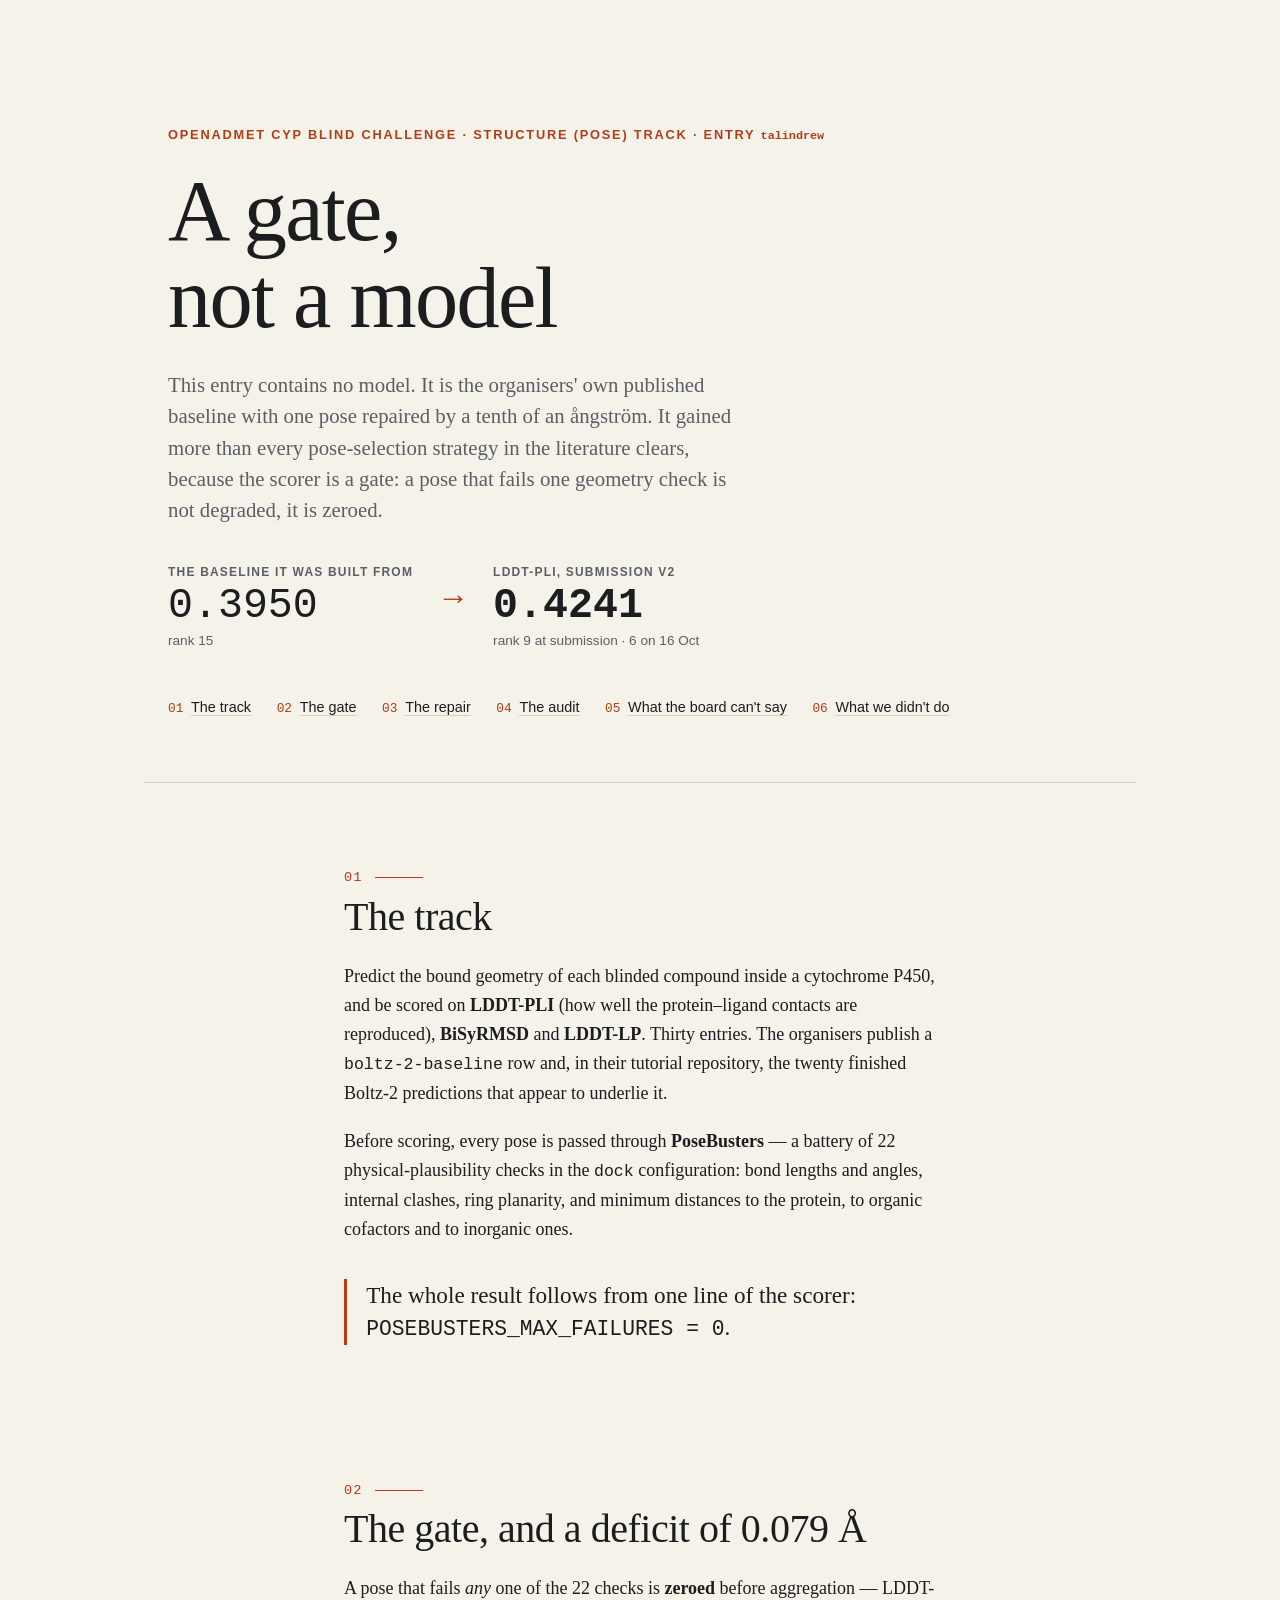
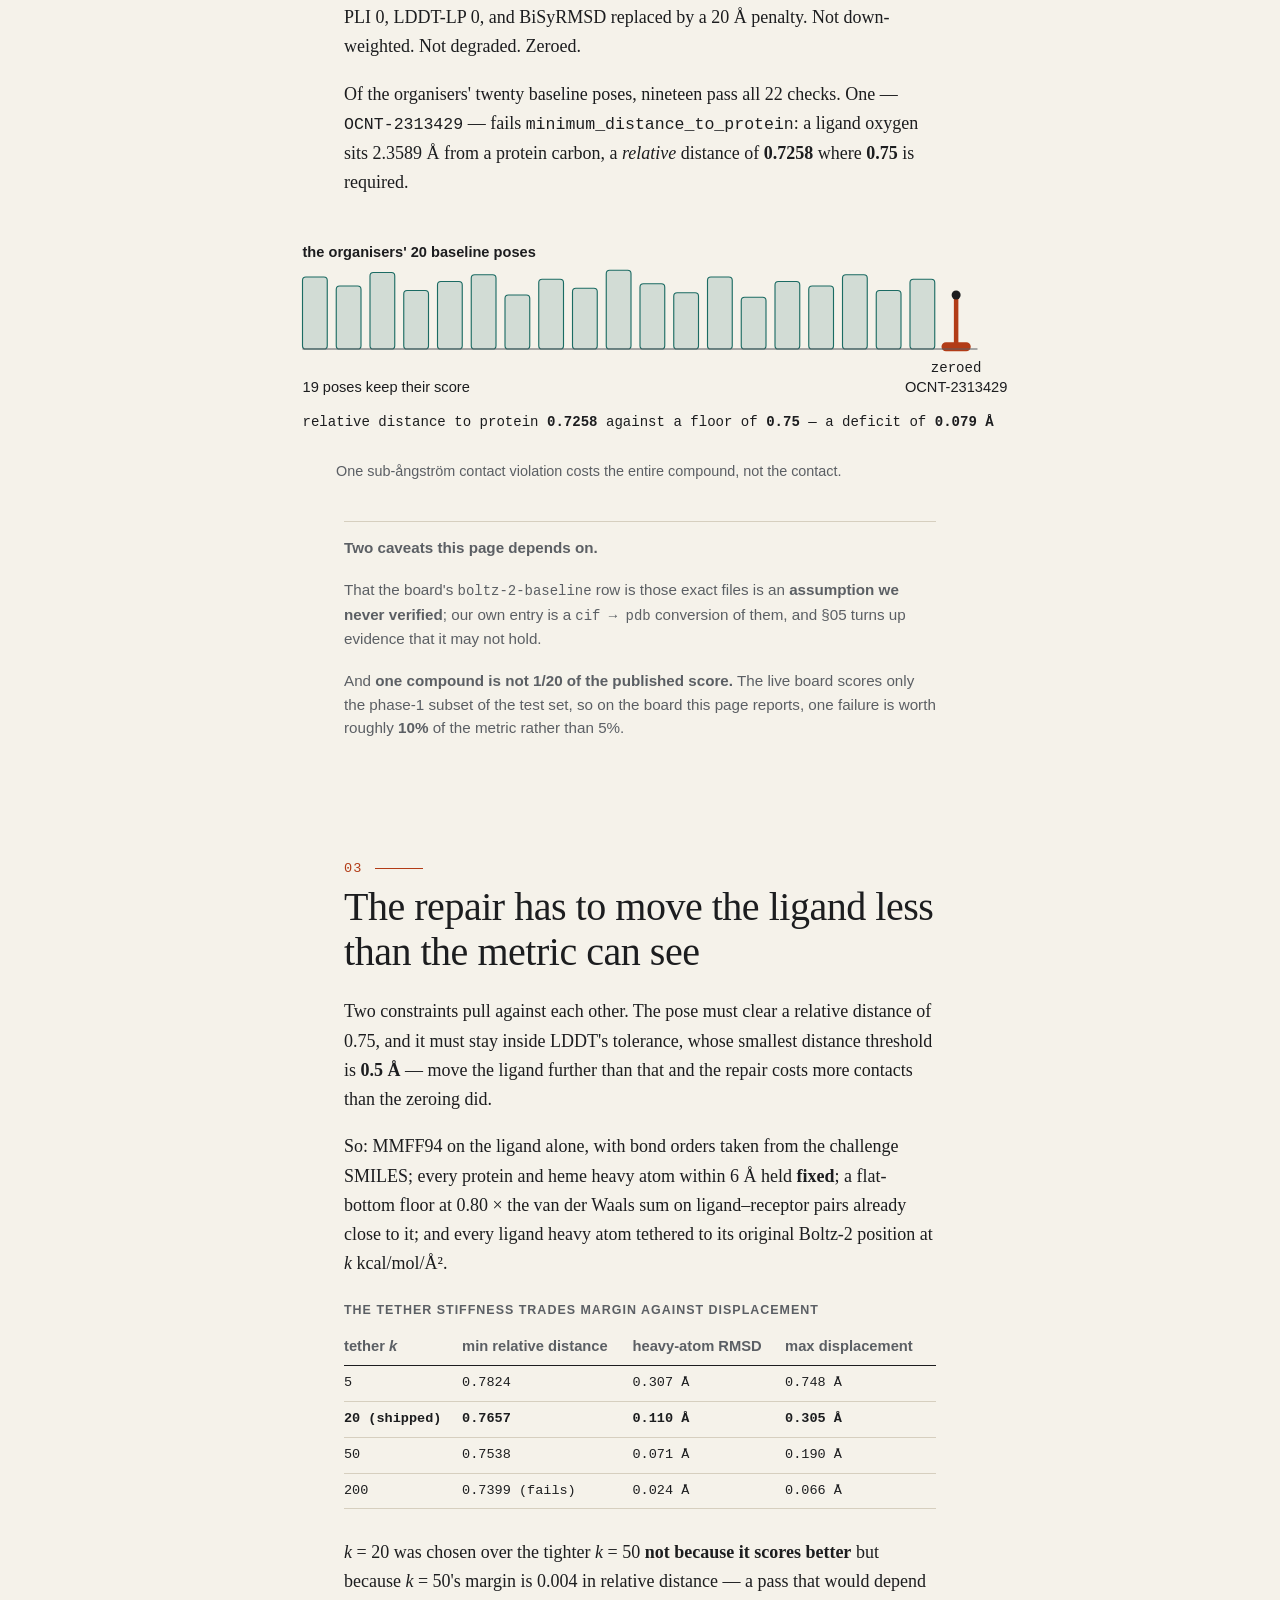
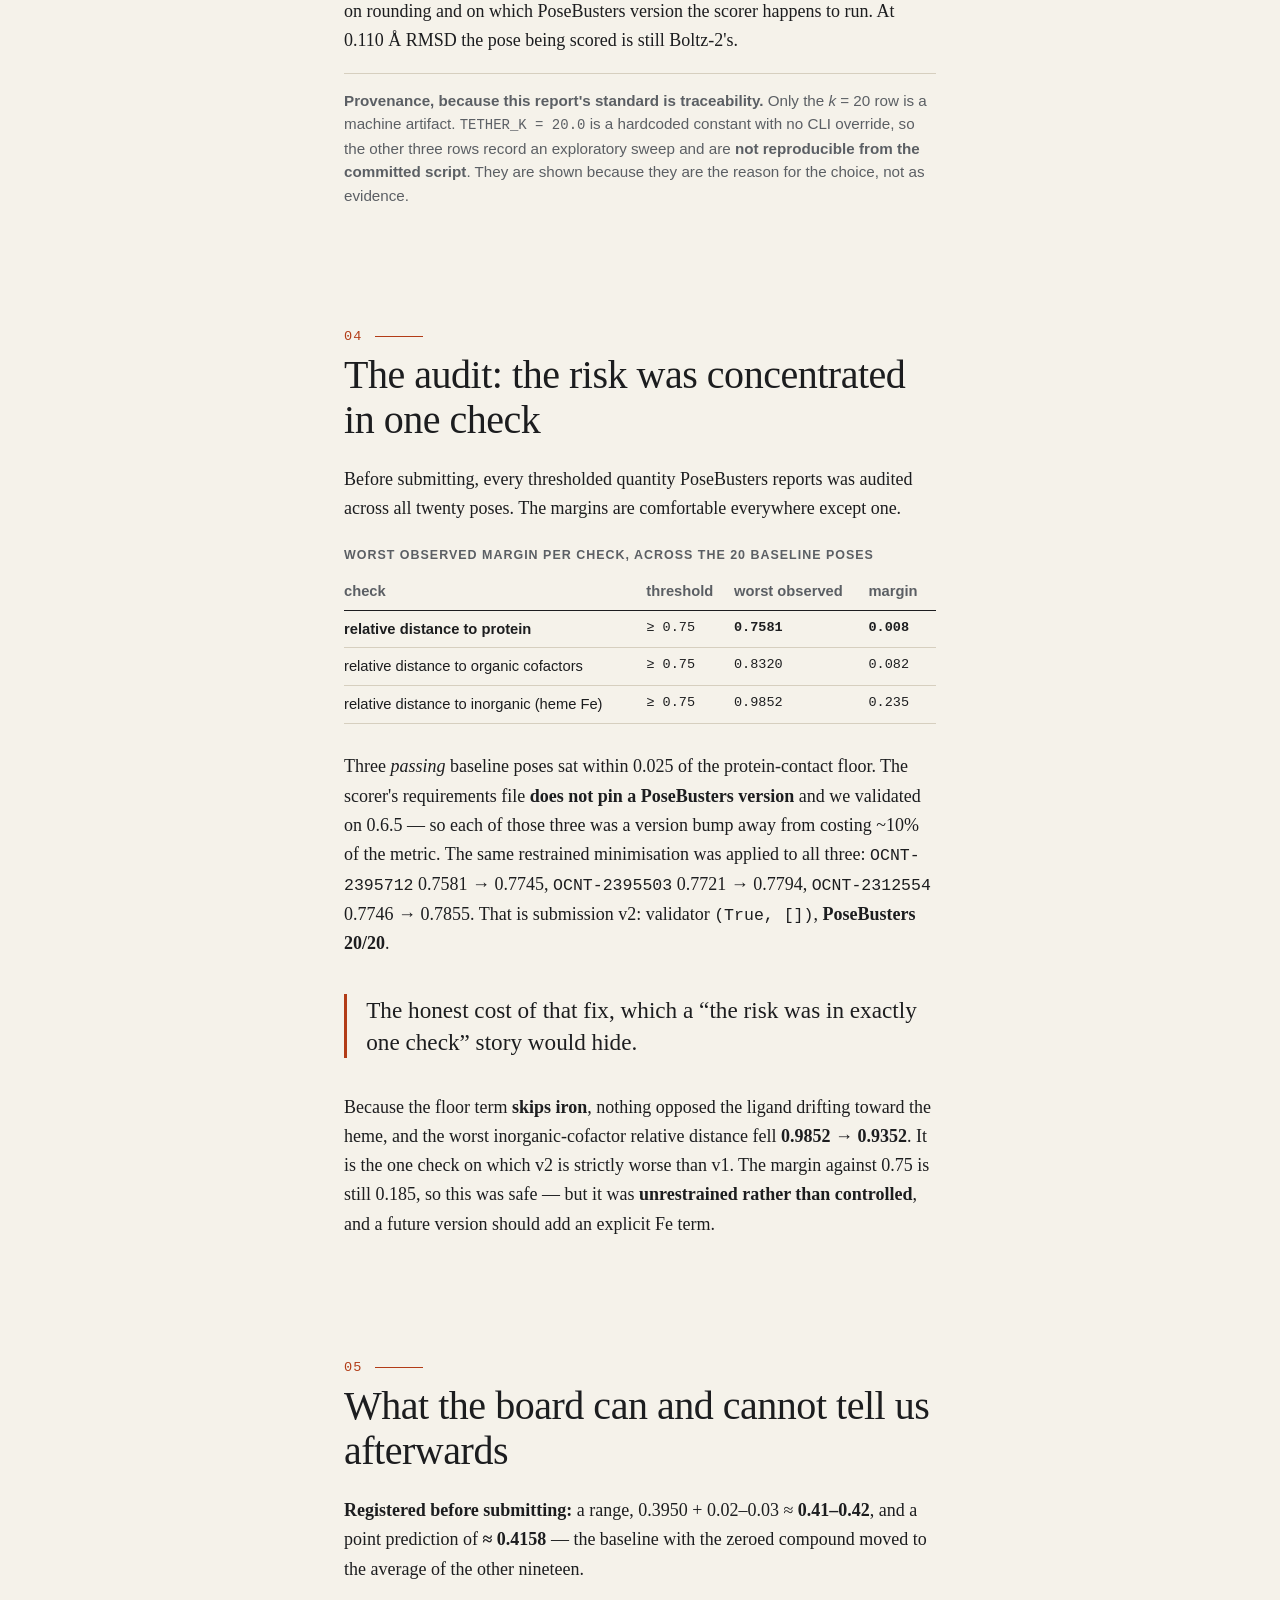
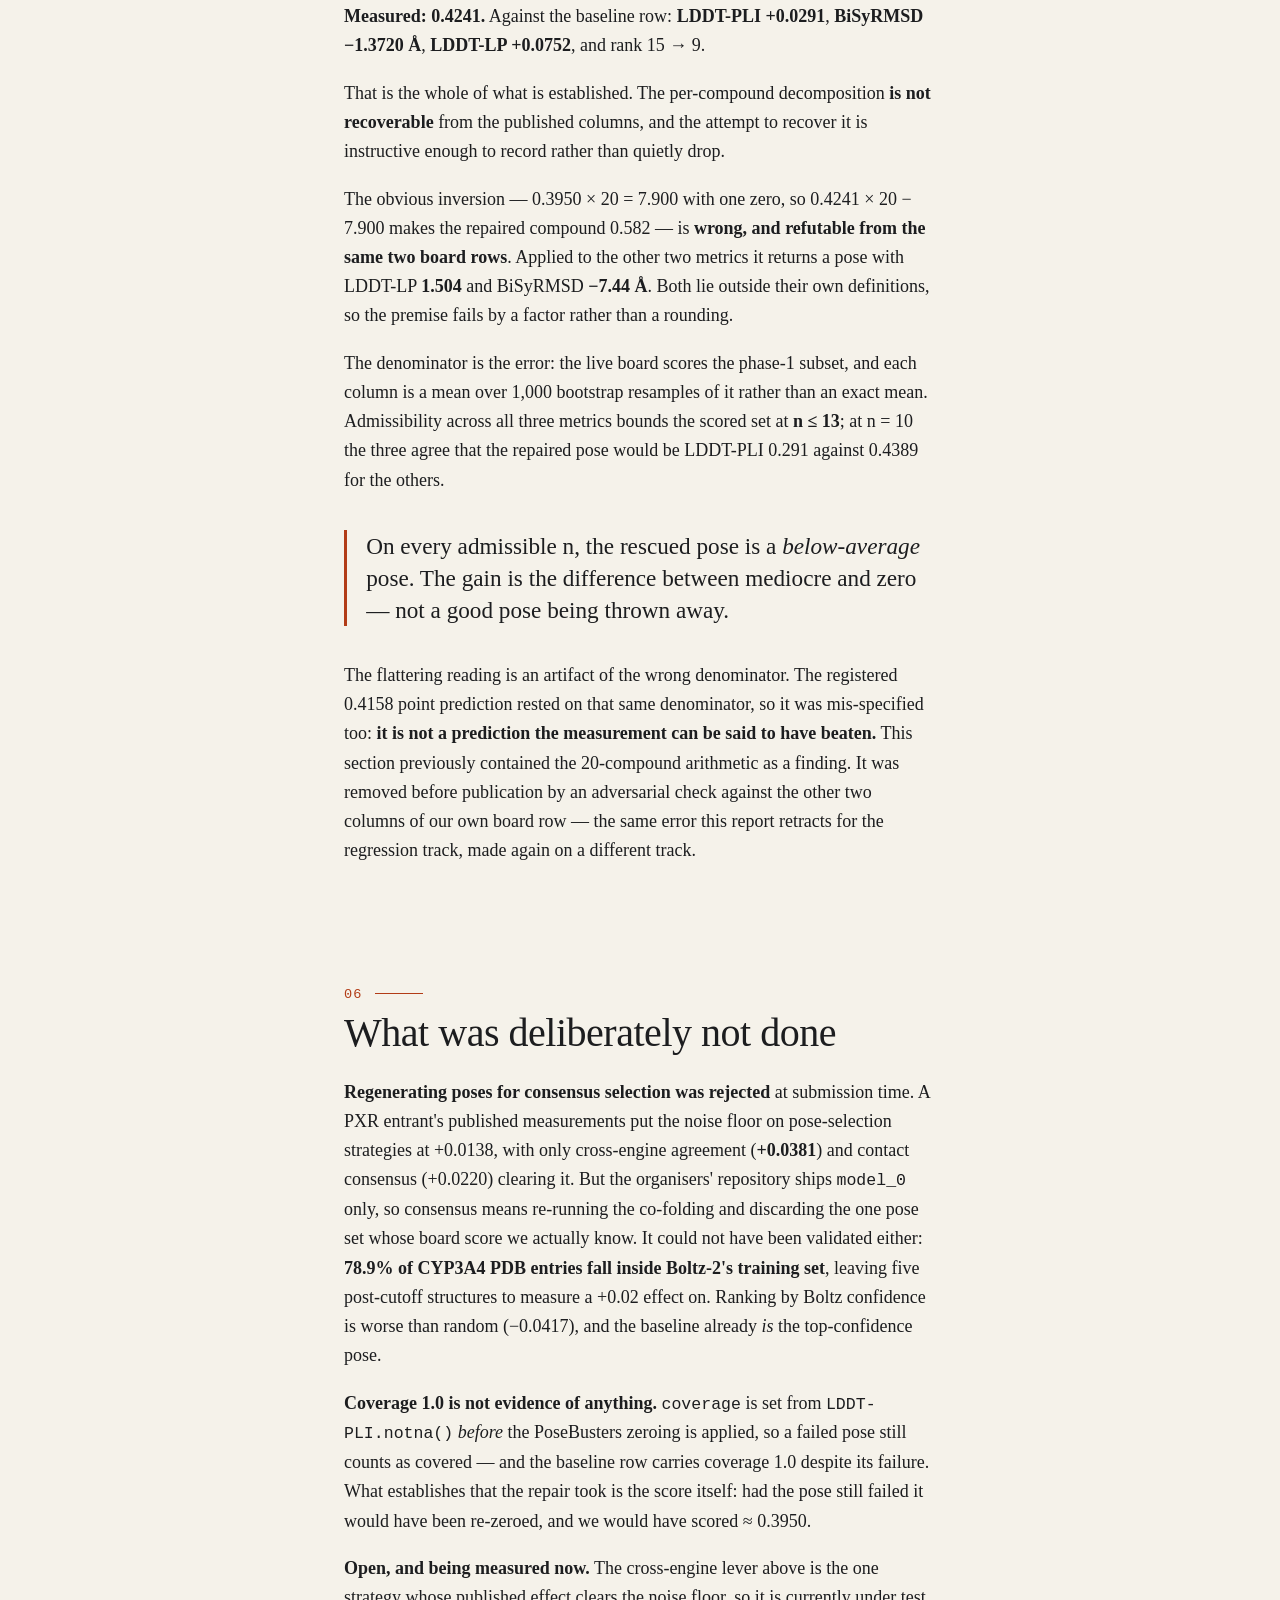
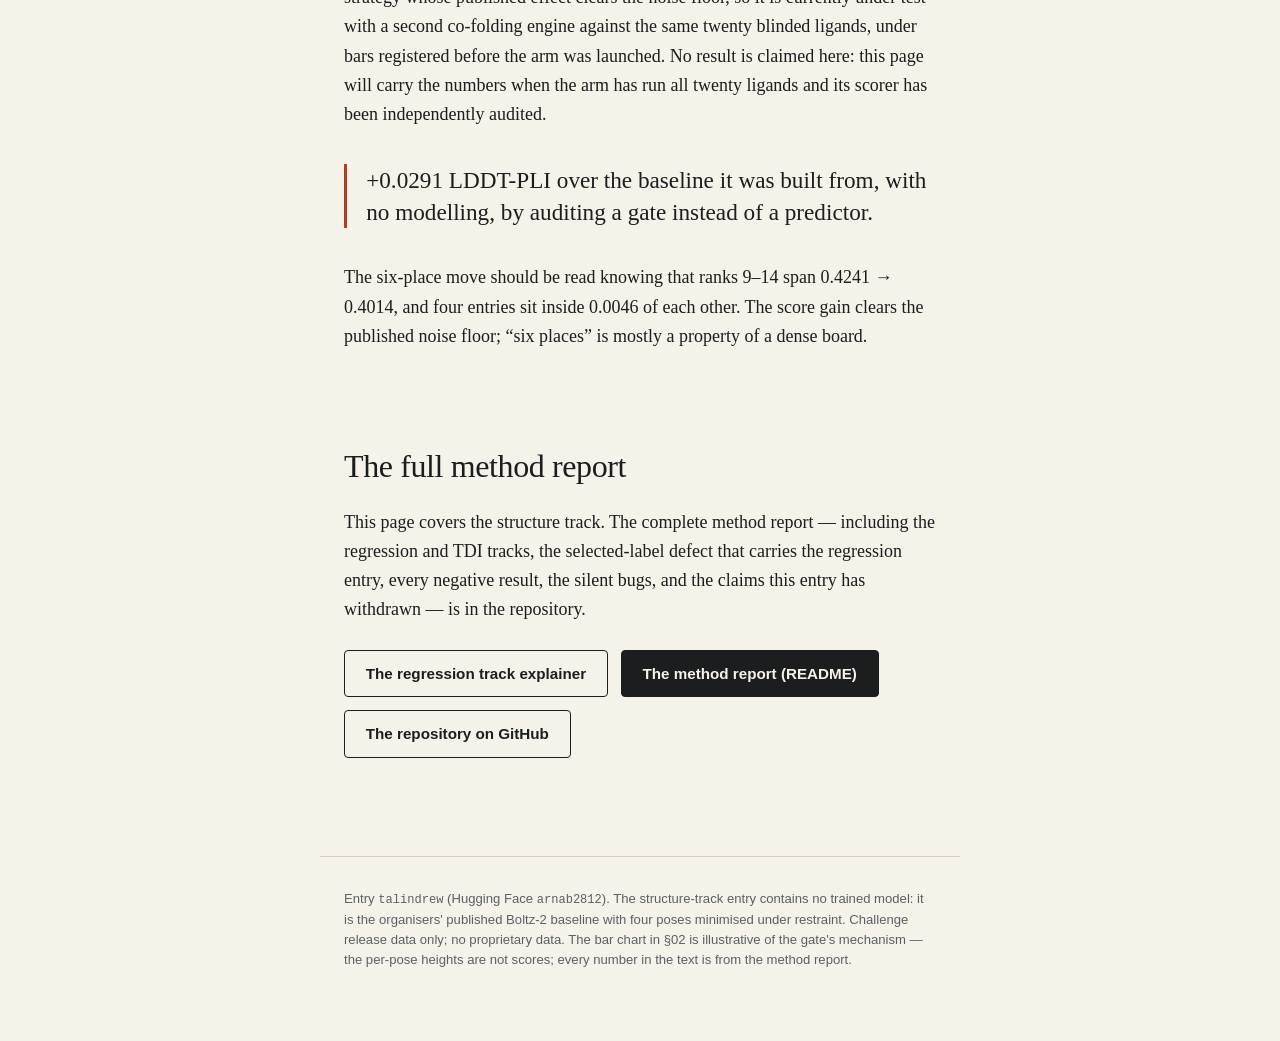
==== site/pose.html @ 6b150249 "Add the structure-track explainer to the site The Pages site covered the regression track only, whil" ====
<!doctype html>
<html lang="en" class="no-js">
<head>
<meta charset="utf-8">
<meta name="viewport" content="width=device-width, initial-scale=1">
<title>A gate, not a model — the structure track of the OpenADMET CYP challenge</title>
<meta name="description" content="The talindrew entry to the OpenADMET CYP structure track is the organisers' own Boltz-2 baseline with one pose repaired. It scored +0.0291 LDDT-PLI with no modelling, because PoseBusters is a gate and a sub-angstrom contact violation was zeroing a whole compound.">
<meta name="color-scheme" content="light dark">
<link rel="icon" href="favicon.svg" type="image/svg+xml">
<link rel="stylesheet" href="style.css">
<script>document.documentElement.classList.replace('no-js','js')</script>
</head>
<body>
<div class="progress" aria-hidden="true"><span></span></div>
<a class="skip" href="#track">Skip to the explainer</a>

<header class="hero">
  <p class="kicker">OpenADMET CYP blind challenge · structure (pose) track · entry <span class="mono">talindrew</span></p>
  <h1>A gate,<br>not a model</h1>
  <p class="dek">This entry contains no model. It is the organisers' own published baseline with one pose repaired by a tenth of an ångström. It gained more than every pose-selection strategy in the literature clears, because the scorer is a gate: a pose that fails one geometry check is not degraded, it is zeroed.</p>
  <dl class="hero-stats">
    <div><dt>the baseline it was built from</dt><dd class="mono">0.3950</dd><dd class="sub">rank 15</dd></div>
    <div class="arrow" aria-hidden="true">→</div>
    <div><dt>LDDT-PLI, submission v2</dt><dd class="mono strong">0.4241</dd><dd class="sub">rank 9 at submission · 6 on 16 Oct</dd></div>
  </dl>
  <nav class="toc" aria-label="Chapters">
    <ol>
      <li><a href="#track">The track</a></li>
      <li><a href="#gate">The gate</a></li>
      <li><a href="#repair">The repair</a></li>
      <li><a href="#audit">The audit</a></li>
      <li><a href="#afterwards">What the board can't say</a></li>
      <li><a href="#open">What we didn't do</a></li>
    </ol>
  </nav>
</header>

<main>

<section id="track" class="chapter">
  <p class="chap-no">01</p>
  <h2>The track</h2>
  <p>Predict the bound geometry of each blinded compound inside a cytochrome P450, and be scored on <b>LDDT-PLI</b> (how well the protein–ligand contacts are reproduced), <b>BiSyRMSD</b> and <b>LDDT-LP</b>. Thirty entries. The organisers publish a <span class="mono">boltz-2-baseline</span> row and, in their tutorial repository, the twenty finished Boltz-2 predictions that appear to underlie it.</p>
  <p>Before scoring, every pose is passed through <b>PoseBusters</b> — a battery of 22 physical-plausibility checks in the <span class="mono">dock</span> configuration: bond lengths and angles, internal clashes, ring planarity, and minimum distances to the protein, to organic cofactors and to inorganic ones.</p>
  <p class="pull">The whole result follows from one line of the scorer: <span class="mono">POSEBUSTERS_MAX_FAILURES = 0</span>.</p>
</section>

<section id="gate" class="chapter">
  <p class="chap-no">02</p>
  <h2>The gate, and a deficit of 0.079 Å</h2>
  <p>A pose that fails <em>any</em> one of the 22 checks is <b>zeroed</b> before aggregation — LDDT-PLI 0, LDDT-LP 0, and BiSyRMSD replaced by a 20 Å penalty. Not down-weighted. Not degraded. Zeroed.</p>
  <p>Of the organisers' twenty baseline poses, nineteen pass all 22 checks. One — <span class="mono">OCNT-2313429</span> — fails <span class="mono">minimum_distance_to_protein</span>: a ligand oxygen sits 2.3589 Å from a protein carbon, a <i>relative</i> distance of <b>0.7258</b> where <b>0.75</b> is required.</p>

  <figure class="fig">
    <svg class="reveal" viewBox="0 0 640 190" role="img" aria-labelledby="fig-gate-t fig-gate-d">
      <title id="fig-gate-t">One failing check zeroes a whole compound</title>
      <desc id="fig-gate-d">Twenty poses shown as bars. Nineteen pass all 22 PoseBusters checks and keep their score. One fails the minimum-distance-to-protein check by 0.079 angstroms and is zeroed entirely, contributing nothing to the aggregate.</desc>
      <text class="lab strong" x="20" y="22">the organisers' 20 baseline poses</text>
      <g>
        <rect class="ci" x="20"  y="40" width="22" height="64" rx="3"/><rect class="ci" x="50"  y="48" width="22" height="56" rx="3"/>
        <rect class="ci" x="80"  y="36" width="22" height="68" rx="3"/><rect class="ci" x="110" y="52" width="22" height="52" rx="3"/>
        <rect class="ci" x="140" y="44" width="22" height="60" rx="3"/><rect class="ci" x="170" y="38" width="22" height="66" rx="3"/>
        <rect class="ci" x="200" y="56" width="22" height="48" rx="3"/><rect class="ci" x="230" y="42" width="22" height="62" rx="3"/>
        <rect class="ci" x="260" y="50" width="22" height="54" rx="3"/><rect class="ci" x="290" y="34" width="22" height="70" rx="3"/>
        <rect class="ci" x="320" y="46" width="22" height="58" rx="3"/><rect class="ci" x="350" y="54" width="22" height="50" rx="3"/>
        <rect class="ci" x="380" y="40" width="22" height="64" rx="3"/><rect class="ci" x="410" y="58" width="22" height="46" rx="3"/>
        <rect class="ci" x="440" y="44" width="22" height="60" rx="3"/><rect class="ci" x="470" y="48" width="22" height="56" rx="3"/>
        <rect class="ci" x="500" y="38" width="22" height="66" rx="3"/><rect class="ci" x="530" y="52" width="22" height="52" rx="3"/>
        <rect class="ci" x="560" y="42" width="22" height="62" rx="3"/>
      </g>
      <g>
        <rect class="m-err" x="590" y="100" width="22" height="4" rx="2"/>
        <line class="m-err" x1="601" x2="601" y1="60" y2="98"/>
        <circle class="m-pred" cx="601" cy="56" r="4"/>
      </g>
      <line class="axis" x1="20" x2="620" y1="104" y2="104"/>
      <text class="lab num" x="601" y="124" text-anchor="middle">zeroed</text>
      <text class="lab" x="601" y="142" text-anchor="middle">OCNT-2313429</text>
      <text class="lab" x="20" y="142">19 poses keep their score</text>
      <text class="lab num readout" x="20" y="172">relative distance to protein <tspan class="strong">0.7258</tspan> against a floor of <tspan class="strong">0.75</tspan> — a deficit of <tspan class="strong">0.079 Å</tspan></text>
    </svg>
    <figcaption>One sub-ångström contact violation costs the entire compound, not the contact.</figcaption>
  </figure>

  <div class="aside">
    <p><b>Two caveats this page depends on.</b></p>
    <p>That the board's <span class="mono">boltz-2-baseline</span> row is those exact files is an <b>assumption we never verified</b>; our own entry is a <span class="mono">cif → pdb</span> conversion of them, and §05 turns up evidence that it may not hold.</p>
    <p>And <b>one compound is not 1/20 of the published score.</b> The live board scores only the phase-1 subset of the test set, so on the board this page reports, one failure is worth roughly <b>10%</b> of the metric rather than 5%.</p>
  </div>
</section>

<section id="repair" class="chapter">
  <p class="chap-no">03</p>
  <h2>The repair has to move the ligand less than the metric can see</h2>
  <p>Two constraints pull against each other. The pose must clear a relative distance of 0.75, and it must stay inside LDDT's tolerance, whose smallest distance threshold is <b>0.5 Å</b> — move the ligand further than that and the repair costs more contacts than the zeroing did.</p>
  <p>So: MMFF94 on the ligand alone, with bond orders taken from the challenge SMILES; every protein and heme heavy atom within 6 Å held <b>fixed</b>; a flat-bottom floor at 0.80 × the van der Waals sum on ligand–receptor pairs already close to it; and every ligand heavy atom tethered to its original Boltz-2 position at <i>k</i> kcal/mol/Å².</p>

  <div class="table-wrap">
  <table>
    <caption>The tether stiffness trades margin against displacement</caption>
    <thead><tr><th>tether <i>k</i></th><th>min relative distance</th><th>heavy-atom RMSD</th><th>max displacement</th></tr></thead>
    <tbody>
      <tr><td class="mono">5</td><td class="mono">0.7824</td><td class="mono">0.307 Å</td><td class="mono">0.748 Å</td></tr>
      <tr><td class="mono strong">20 (shipped)</td><td class="mono strong">0.7657</td><td class="mono strong">0.110 Å</td><td class="mono strong">0.305 Å</td></tr>
      <tr><td class="mono">50</td><td class="mono">0.7538</td><td class="mono">0.071 Å</td><td class="mono">0.190 Å</td></tr>
      <tr><td class="mono">200</td><td class="mono">0.7399 (fails)</td><td class="mono">0.024 Å</td><td class="mono">0.066 Å</td></tr>
    </tbody>
  </table>
  </div>

  <p><i>k</i> = 20 was chosen over the tighter <i>k</i> = 50 <b>not because it scores better</b> but because <i>k</i> = 50's margin is 0.004 in relative distance — a pass that would depend on rounding and on which PoseBusters version the scorer happens to run. At 0.110 Å RMSD the pose being scored is still Boltz-2's.</p>

  <div class="aside">
    <p><b>Provenance, because this report's standard is traceability.</b> Only the <i>k</i> = 20 row is a machine artifact. <span class="mono">TETHER_K = 20.0</span> is a hardcoded constant with no CLI override, so the other three rows record an exploratory sweep and are <b>not reproducible from the committed script</b>. They are shown because they are the reason for the choice, not as evidence.</p>
  </div>
</section>

<section id="audit" class="chapter">
  <p class="chap-no">04</p>
  <h2>The audit: the risk was concentrated in one check</h2>
  <p>Before submitting, every thresholded quantity PoseBusters reports was audited across all twenty poses. The margins are comfortable everywhere except one.</p>

  <div class="table-wrap">
  <table>
    <caption>Worst observed margin per check, across the 20 baseline poses</caption>
    <thead><tr><th>check</th><th>threshold</th><th>worst observed</th><th>margin</th></tr></thead>
    <tbody>
      <tr><td><b>relative distance to protein</b></td><td class="mono">≥ 0.75</td><td class="mono strong">0.7581</td><td class="mono strong">0.008</td></tr>
      <tr><td>relative distance to organic cofactors</td><td class="mono">≥ 0.75</td><td class="mono">0.8320</td><td class="mono">0.082</td></tr>
      <tr><td>relative distance to inorganic (heme Fe)</td><td class="mono">≥ 0.75</td><td class="mono">0.9852</td><td class="mono">0.235</td></tr>
    </tbody>
  </table>
  </div>

  <p>Three <em>passing</em> baseline poses sat within 0.025 of the protein-contact floor. The scorer's requirements file <b>does not pin a PoseBusters version</b> and we validated on 0.6.5 — so each of those three was a version bump away from costing ~10% of the metric. The same restrained minimisation was applied to all three: <span class="mono">OCNT-2395712</span> 0.7581 → 0.7745, <span class="mono">OCNT-2395503</span> 0.7721 → 0.7794, <span class="mono">OCNT-2312554</span> 0.7746 → 0.7855. That is submission v2: validator <span class="mono">(True, [])</span>, <b>PoseBusters 20/20</b>.</p>

  <p class="pull">The honest cost of that fix, which a “the risk was in exactly one check” story would hide.</p>
  <p>Because the floor term <b>skips iron</b>, nothing opposed the ligand drifting toward the heme, and the worst inorganic-cofactor relative distance fell <b>0.9852 → 0.9352</b>. It is the one check on which v2 is strictly worse than v1. The margin against 0.75 is still 0.185, so this was safe — but it was <b>unrestrained rather than controlled</b>, and a future version should add an explicit Fe term.</p>
</section>

<section id="afterwards" class="chapter">
  <p class="chap-no">05</p>
  <h2>What the board can and cannot tell us afterwards</h2>
  <p><b>Registered before submitting:</b> a range, 0.3950 + 0.02–0.03 ≈ <b>0.41–0.42</b>, and a point prediction of <b>≈ 0.4158</b> — the baseline with the zeroed compound moved to the average of the other nineteen.</p>
  <p><b>Measured: 0.4241.</b> Against the baseline row: <b>LDDT-PLI +0.0291</b>, <b>BiSyRMSD −1.3720 Å</b>, <b>LDDT-LP +0.0752</b>, and rank 15 → 9.</p>
  <p>That is the whole of what is established. The per-compound decomposition <b>is not recoverable</b> from the published columns, and the attempt to recover it is instructive enough to record rather than quietly drop.</p>
  <p>The obvious inversion — 0.3950 × 20 = 7.900 with one zero, so 0.4241 × 20 − 7.900 makes the repaired compound 0.582 — is <b>wrong, and refutable from the same two board rows</b>. Applied to the other two metrics it returns a pose with LDDT-LP <b>1.504</b> and BiSyRMSD <b>−7.44 Å</b>. Both lie outside their own definitions, so the premise fails by a factor rather than a rounding.</p>
  <p>The denominator is the error: the live board scores the phase-1 subset, and each column is a mean over 1,000 bootstrap resamples of it rather than an exact mean. Admissibility across all three metrics bounds the scored set at <b>n ≤ 13</b>; at n = 10 the three agree that the repaired pose would be LDDT-PLI 0.291 against 0.4389 for the others.</p>
  <p class="pull">On every admissible n, the rescued pose is a <em>below-average</em> pose. The gain is the difference between mediocre and zero — not a good pose being thrown away.</p>
  <p>The flattering reading is an artifact of the wrong denominator. The registered 0.4158 point prediction rested on that same denominator, so it was mis-specified too: <b>it is not a prediction the measurement can be said to have beaten.</b> This section previously contained the 20-compound arithmetic as a finding. It was removed before publication by an adversarial check against the other two columns of our own board row — the same error this report retracts for the regression track, made again on a different track.</p>
</section>

<section id="open" class="chapter">
  <p class="chap-no">06</p>
  <h2>What was deliberately not done</h2>
  <p><b>Regenerating poses for consensus selection was rejected</b> at submission time. A PXR entrant's published measurements put the noise floor on pose-selection strategies at +0.0138, with only cross-engine agreement (<b>+0.0381</b>) and contact consensus (+0.0220) clearing it. But the organisers' repository ships <span class="mono">model_0</span> only, so consensus means re-running the co-folding and discarding the one pose set whose board score we actually know. It could not have been validated either: <b>78.9% of CYP3A4 PDB entries fall inside Boltz-2's training set</b>, leaving five post-cutoff structures to measure a +0.02 effect on. Ranking by Boltz confidence is worse than random (−0.0417), and the baseline already <em>is</em> the top-confidence pose.</p>
  <p><b>Coverage 1.0 is not evidence of anything.</b> <span class="mono">coverage</span> is set from <span class="mono">LDDT-PLI.notna()</span> <em>before</em> the PoseBusters zeroing is applied, so a failed pose still counts as covered — and the baseline row carries coverage 1.0 despite its failure. What establishes that the repair took is the score itself: had the pose still failed it would have been re-zeroed, and we would have scored ≈ 0.3950.</p>
  <p><b>Open, and being measured now.</b> The cross-engine lever above is the one strategy whose published effect clears the noise floor, so it is currently under test with a second co-folding engine against the same twenty blinded ligands, under bars registered before the arm was launched. No result is claimed here: this page will carry the numbers when the arm has run all twenty ligands and its scorer has been independently audited.</p>
  <p class="pull">+0.0291 LDDT-PLI over the baseline it was built from, with no modelling, by auditing a gate instead of a predictor.</p>
  <p>The six-place move should be read knowing that ranks 9–14 span 0.4241 → 0.4014, and four entries sit inside 0.0046 of each other. The score gain clears the published noise floor; “six places” is mostly a property of a dense board.</p>
</section>

<section id="read" class="chapter coda">
  <h2>The full method report</h2>
  <p>This page covers the structure track. The complete method report — including the regression and TDI tracks, the selected-label defect that carries the regression entry, every negative result, the silent bugs, and the claims this entry has withdrawn — is in the repository.</p>
  <p class="links">
    <a class="btn ghost" href="index.html">The regression track explainer</a>
    <a class="btn" href="https://github.com/Arnab28122000/openadmet-cyp-challenge#readme">The method report (README)</a>
    <a class="btn ghost" href="https://github.com/Arnab28122000/openadmet-cyp-challenge">The repository on GitHub</a>
  </p>
</section>

</main>
<footer>
  <p>Entry <span class="mono">talindrew</span> (Hugging Face <span class="mono">arnab2812</span>). The structure-track entry contains no trained model: it is the organisers' published Boltz-2 baseline with four poses minimised under restraint. Challenge release data only; no proprietary data. The bar chart in §02 is illustrative of the gate's mechanism — the per-pose heights are not scores; every number in the text is from the method report.</p>
</footer>
<script src="main.js" defer></script>
</body>
</html>
---- site/style.css ----
/* Selected labels, placed predictions -- editorial explainer. No build step. */
:root {
  --paper: #f5f2ea;
  --paper-2: #ece7db;
  --ink: #1c1d1f;
  --muted: #5b5f64;
  --rule: #d6cfbf;
  --faint: #e3ddcf;
  --accent: #b23c17;   /* selection, the defect */
  --fix: #1b6b63;      /* the fix, intervals */
  --test: #34558f;     /* the blinded population */
  --band: rgba(27, 107, 99, .16);
  --void: rgba(178, 60, 23, .09);
  --serif: "Iowan Old Style", "Charter", "Source Serif Pro", "Sitka Text", Cambria, Georgia, serif;
  --sans: ui-sans-serif, -apple-system, BlinkMacSystemFont, "Segoe UI", Roboto, "Helvetica Neue", Arial, sans-serif;
  --mono: ui-monospace, "SF Mono", SFMono-Regular, Menlo, Consolas, monospace;
  --measure: 40rem;
  --wide: 62rem;
  color-scheme: light dark;
}
@media (prefers-color-scheme: dark) {
  :root {
    --paper: #131518;
    --paper-2: #1b1e22;
    --ink: #e8e4da;
    --muted: #9fa4aa;
    --rule: #33373d;
    --faint: #262a2f;
    --accent: #f0805c;
    --fix: #5cc2b5;
    --test: #8fabea;
    --band: rgba(92, 194, 181, .2);
    --void: rgba(240, 128, 92, .12);
  }
}

* { box-sizing: border-box; }
html { -webkit-text-size-adjust: 100%; scroll-behavior: smooth; }
body {
  margin: 0; background: var(--paper); color: var(--ink);
  font: 400 1.125rem/1.62 var(--serif);
  font-kerning: normal; text-rendering: optimizeLegibility;
}
a { color: var(--fix); text-underline-offset: .18em; }
a:focus-visible, .btn:focus-visible { outline: 2px solid var(--accent); outline-offset: 3px; }
b, strong, .strong { font-weight: 650; }
.mono, .num-table td { font-family: var(--mono); font-variant-numeric: tabular-nums; font-size: .92em; }
sup { line-height: 0; }

.skip { position: absolute; left: -999px; top: 0; background: var(--ink); color: var(--paper); padding: .5rem 1rem; z-index: 10; }
.skip:focus { left: 1rem; top: 1rem; }

.progress { position: fixed; inset: 0 0 auto 0; height: 3px; z-index: 5; background: transparent; }
.progress span { display: block; height: 100%; width: 100%; background: var(--accent); transform-origin: 0 50%; transform: scaleX(var(--p, 0)); }
.no-js .progress { display: none; }

/* ---------- hero */
.hero {
  max-width: var(--wide); margin: 0 auto; padding: 14vh 1.5rem 4rem;
  border-bottom: 1px solid var(--rule);
}
.kicker { font: 600 .8rem/1.4 var(--sans); letter-spacing: .14em; text-transform: uppercase; color: var(--accent); margin: 0 0 1.5rem; }
.kicker .mono { text-transform: none; letter-spacing: 0; }
h1 {
  font: 500 clamp(2.6rem, 7.5vw, 5.4rem)/1.0 var(--serif); letter-spacing: -.02em; margin: 0 0 1.75rem;
}
.dek { max-width: 36rem; font-size: 1.3rem; line-height: 1.5; color: var(--muted); margin: 0 0 2.5rem; }
.hero-stats { display: flex; align-items: flex-end; gap: 1.5rem; margin: 0 0 3rem; flex-wrap: wrap; }
.hero-stats div { margin: 0; }
.hero-stats dt { font: 600 .75rem/1.2 var(--sans); letter-spacing: .1em; text-transform: uppercase; color: var(--muted); }
.hero-stats dd { margin: .2rem 0 0; font-size: 2.6rem; line-height: 1.1; }
.hero-stats dd.sub { font: .85rem/1.3 var(--sans); color: var(--muted); }
.hero-stats .arrow { font-size: 2rem; color: var(--accent); padding-bottom: 1.6rem; }
.toc ol { list-style: none; padding: 0; margin: 0; display: flex; flex-wrap: wrap; gap: .4rem 1.6rem; counter-reset: c; font: 500 .9rem/1.4 var(--sans); }
.toc li { counter-increment: c; }
.toc li::before { content: "0" counter(c) " "; font-family: var(--mono); color: var(--accent); font-size: .8rem; }
.toc a { color: var(--ink); text-decoration: none; border-bottom: 1px solid var(--rule); }
.toc a:hover { border-color: var(--accent); }

/* ---------- chapters */
main { padding-bottom: 4rem; }
.chapter { max-width: var(--measure); margin: 0 auto; padding: 5.5rem 1.5rem 1rem; position: relative; }
.chap-no { font: 500 .85rem/1 var(--mono); color: var(--accent); margin: 0 0 .6rem; letter-spacing: .08em; }
.chap-no::after { content: ""; display: inline-block; width: 3rem; height: 1px; background: var(--accent); vertical-align: middle; margin-left: .75rem; }
h2 { font: 500 clamp(1.8rem, 4vw, 2.5rem)/1.12 var(--serif); letter-spacing: -.012em; margin: 0 0 1.4rem; }
h3 { font: 600 1.25rem/1.3 var(--serif); margin: 2.6rem 0 .6rem; }
p { margin: 0 0 1.15rem; }
.pull {
  font-size: 1.45rem; line-height: 1.38; margin: 2.2rem 0; padding-left: 1.2rem;
  border-left: 3px solid var(--accent);
}
.aside { font: .95rem/1.55 var(--sans); color: var(--muted); border-top: 1px solid var(--rule); padding-top: .9rem; }

/* ---------- figures */
.fig { margin: 2.2rem -1rem 2.4rem; }
@media (min-width: 64rem) {
  .fig { margin-left: -4rem; margin-right: -4rem; }
  .fig-wide { margin-left: -8rem; margin-right: -8rem; }
}
.fig svg { display: block; width: 100%; height: auto; overflow: visible; }
.scroll-x { overflow-x: auto; -webkit-overflow-scrolling: touch; }
.scroll-x svg { min-width: 560px; }
figcaption { font: .9rem/1.5 var(--sans); color: var(--muted); max-width: var(--measure); margin: .9rem auto 0; padding: 0 1rem; }
figcaption b { color: var(--ink); }

svg .lab { font: 13px/1 var(--sans); fill: var(--ink); }
svg .lab.small { font-size: 11.5px; }
svg .num { font-family: var(--mono); font-variant-numeric: tabular-nums; font-size: 12.5px; }
svg .muted { fill: var(--muted); }
svg .strong { font-weight: 650; }
svg .accent-t { fill: var(--accent); }
svg .fix-t { fill: var(--fix); font-weight: 600; }
svg .test-t { fill: var(--test); }
svg .axis { stroke: var(--muted); stroke-width: 1; }
svg .axis-faint { stroke: var(--faint); stroke-width: 1; }
svg .tick { stroke: var(--muted); }
svg .grid { stroke: var(--faint); stroke-width: 1; }
svg .sep { stroke: var(--rule); stroke-dasharray: 2 4; }
svg .mean-line { stroke: var(--muted); stroke-dasharray: 4 4; }
svg .zero { stroke: var(--muted); }
svg .barline { stroke: var(--accent); stroke-dasharray: 5 3; stroke-width: 1.5; }

/* metric */
svg .ci { fill: var(--band); stroke: var(--fix); stroke-width: 1; }
svg .m-pred { fill: var(--ink); }
svg .m-err { stroke: var(--accent); stroke-width: 4; stroke-linecap: round; }

/* bars */
svg .bar { fill: var(--muted); opacity: .55; }
svg .bar-ink { fill: var(--ink); opacity: .9; }
svg .bar-test { fill: var(--test); opacity: .9; }
svg .bar-val { fill: var(--accent); opacity: .85; }

/* screen */
svg .lane { stroke: var(--faint); }
svg .thresh { stroke: var(--accent); stroke-width: 1.5; stroke-dasharray: 3 3; }
svg .void { fill: var(--void); }
svg .dot { stroke-width: 1.3; }
svg .dot.pro { fill: var(--accent); stroke: var(--accent); }
svg .dot.scr { fill: var(--paper); stroke: var(--muted); }
svg .dot.tst { fill: var(--test); stroke: var(--test); opacity: .85; }

/* hinge */
svg .window { fill: var(--band); }
svg .hinge { fill: none; stroke: var(--fix); stroke-width: 3; stroke-linejoin: round; }
svg .vghost { fill: none; stroke: var(--muted); stroke-width: 1.5; stroke-dasharray: 5 4; }
svg .medline { stroke: var(--muted); stroke-dasharray: 2 3; }
svg .h-pred { fill: var(--ink); }
svg .h-loss { stroke: var(--accent); stroke-width: 4; stroke-linecap: round; }

/* validation */
svg .pt-board { fill: var(--muted); }
svg .pt-v2 { fill: var(--fix); }
svg .link { stroke: var(--muted); stroke-width: 2; }

/* affine */
svg .dens-target { fill: none; stroke: var(--test); stroke-width: 2; stroke-dasharray: 6 4; }
svg .dens-ghost { fill: none; stroke: var(--muted); stroke-width: 1.2; stroke-dasharray: 2 3; }
svg .dens-pred { fill: var(--void); stroke: var(--accent); stroke-width: 2.5; }

/* bracket */
svg .hidden-curve { fill: none; stroke: var(--muted); stroke-width: 1.5; stroke-dasharray: 2 4; opacity: .8; }
svg .secant { stroke-width: 2; }
svg .secant.neg { stroke: var(--accent); }
svg .secant.pos { stroke: var(--fix); }
svg .bracket { fill: var(--band); }
svg .parab { fill: none; stroke: var(--test); stroke-width: 2; }
svg .chord { stroke: var(--ink); stroke-width: 1.5; stroke-dasharray: 6 3; }
svg .vtx { stroke: var(--test); stroke-dasharray: 2 3; }
svg .pt-meas { fill: var(--ink); }
svg .pt-over { fill: var(--accent); }
svg .pt-hit { fill: var(--fix); stroke: var(--paper); stroke-width: 1.5; }
svg .band { fill: var(--band); stroke: var(--fix); stroke-width: 1; }
svg .fc { fill: none; stroke: var(--test); stroke-width: 1.6; }
svg .ub { stroke: var(--ink); stroke-width: 2; }
svg .span-band { fill: var(--paper-2); }
svg .hist-line { fill: none; stroke: var(--ink); stroke-width: 2; }

/* ---------- scrollytelling */
.scrolly { position: relative; margin: 1.5rem -1rem 0; }
.scrolly-fig { margin: 0; position: sticky; top: 0; padding: .75rem 0 .5rem; background: var(--paper); z-index: 1; }
.scrolly-fig svg { max-height: 58vh; }
.steps { list-style: none; padding: 0 1rem; margin: 0; }
.step {
  font: 1rem/1.55 var(--sans); padding: 1.1rem 1.2rem; margin: 0 0 1rem; border-left: 3px solid var(--rule);
  background: var(--paper-2); border-radius: 0 6px 6px 0;
}
.step-no { font: 600 .8rem/1 var(--mono); color: var(--accent); margin-right: .4rem; }
.js .step { margin-bottom: 45vh; opacity: .45; transition: opacity .3s, border-color .3s; }
.js .step:last-child { margin-bottom: 20vh; }
.js .step.active { opacity: 1; border-color: var(--accent); }
@media (min-width: 64rem) {
  .scrolly { display: grid; grid-template-columns: 1fr 18rem; gap: 2rem; margin-left: -8rem; margin-right: -8rem; }
  .scrolly-fig { top: 12vh; align-self: start; background: transparent; }
  .scrolly-fig svg { max-height: 70vh; }
  .js .step { margin-bottom: 55vh; }
  .js .steps { padding-top: 22vh; }
}


/* ---------- tables */
.table-wrap { overflow-x: auto; margin: 1.5rem 0 1.8rem; }
table { border-collapse: collapse; width: 100%; font: .92rem/1.4 var(--sans); }
caption { text-align: left; font: 600 .78rem/1.3 var(--sans); letter-spacing: .08em; text-transform: uppercase; color: var(--muted); padding-bottom: .6rem; }
th, td { text-align: left; padding: .5rem .7rem .5rem 0; border-bottom: 1px solid var(--rule); vertical-align: top; }
thead th { font-weight: 600; color: var(--muted); border-bottom: 1.5px solid var(--ink); }
tbody th { font-weight: 650; white-space: nowrap; }
td.mono, .num-table td { white-space: nowrap; }
td.neg { color: var(--accent); }
td.pos { color: var(--fix); }

/* ---------- coda */
.coda { padding-top: 4rem; }
.coda h2 { font-size: 2rem; }
.links { display: flex; flex-wrap: wrap; gap: .8rem; margin-top: 1.6rem; }
.btn {
  font: 600 .95rem/1 var(--sans); padding: .95rem 1.3rem; border-radius: 4px; text-decoration: none;
  background: var(--ink); color: var(--paper); border: 1.5px solid var(--ink);
}
.btn.ghost { background: transparent; color: var(--ink); }
.btn:hover { background: var(--accent); border-color: var(--accent); color: var(--paper); }
footer { max-width: var(--measure); margin: 0 auto; padding: 2rem 1.5rem 4rem; border-top: 1px solid var(--rule); font: .82rem/1.55 var(--sans); color: var(--muted); }

/* ================================================================
   Motion. Pre-states apply only with JS on and before a figure has
   entered view, so the no-JS page shows every figure in its final state.
   ================================================================ */
.js .reveal .grow { transform-box: fill-box; transform-origin: 0 50%; transition: transform .9s cubic-bezier(.2,.7,.2,1) var(--d, 0ms); }
.js .reveal:not(.is-in) .grow { transform: scaleX(0); }
.js .reveal .pop { transition: opacity .5s ease var(--d, 0ms); }
.js .reveal:not(.is-in) .pop { opacity: 0; }
.js .reveal .drop { transition: opacity .4s ease var(--d, 0ms), transform .6s cubic-bezier(.3,1.4,.5,1) var(--d, 0ms); }
.js .reveal:not(.is-in) .drop { opacity: 0; transform: translateY(-18px); }
.js .reveal .draw { stroke-dasharray: 1; transition: stroke-dashoffset 1.6s ease; }
.js .reveal:not(.is-in) .draw { stroke-dashoffset: 1; }
.js .reveal.is-in .draw { stroke-dashoffset: 0; }

/* screen: every dot starts on the middle line, then the filter sorts it */
.js #fig-screen .dot { transition: transform .9s cubic-bezier(.5,0,.2,1) calc(var(--d, 0ms) + 250ms), fill .5s ease calc(var(--d, 0ms) + 250ms), stroke .5s ease calc(var(--d, 0ms) + 250ms), opacity .5s ease var(--d, 0ms); }
.js #fig-screen:not(.is-in) .dot.pro:not(.key),
.js #fig-screen:not(.is-in) .dot.scr:not(.key) { transform: translateY(var(--dy)); fill: var(--muted); stroke: var(--muted); }
.js #fig-screen:not(.is-in) .dot.tst { opacity: 0; }
.js #fig-screen .void, .js #fig-screen .accent-t { transition: opacity .6s ease 1.9s; }
.js #fig-screen:not(.is-in) .void, .js #fig-screen:not(.is-in) .accent-t { opacity: 0; }

/* bracket layers */
.js #fig-bracket .layer { transition: opacity .45s ease; }
.js #fig-bracket .layer:not(.on) { opacity: 0; }

@media (prefers-reduced-motion: reduce) {
  html { scroll-behavior: auto; }
  *, *::before, *::after { transition: none !important; animation: none !important; }
}

@media (max-width: 40rem) {
  body { font-size: 1.06rem; }
  .hero { padding-top: 9vh; }
  .dek { font-size: 1.12rem; }
  .hero-stats dd { font-size: 2rem; }
  .chapter { padding-top: 4rem; }
  .pull { font-size: 1.22rem; }
  .fig:not(.scrolly-fig) { overflow-x: auto; -webkit-overflow-scrolling: touch; }
  .fig:not(.scrolly-fig) > svg, .scroll-x svg { min-width: 480px; }
  .fig:not(.scrolly-fig) figcaption::before { content: "Swipe the figure sideways to see all of it. "; font-style: italic; }
  svg .lab { font-size: 14px; }
  svg .num { font-size: 13.5px; }
}

@media print {
  .progress, .skip { display: none; }
  .js .step { margin-bottom: 1rem; opacity: 1; }
}
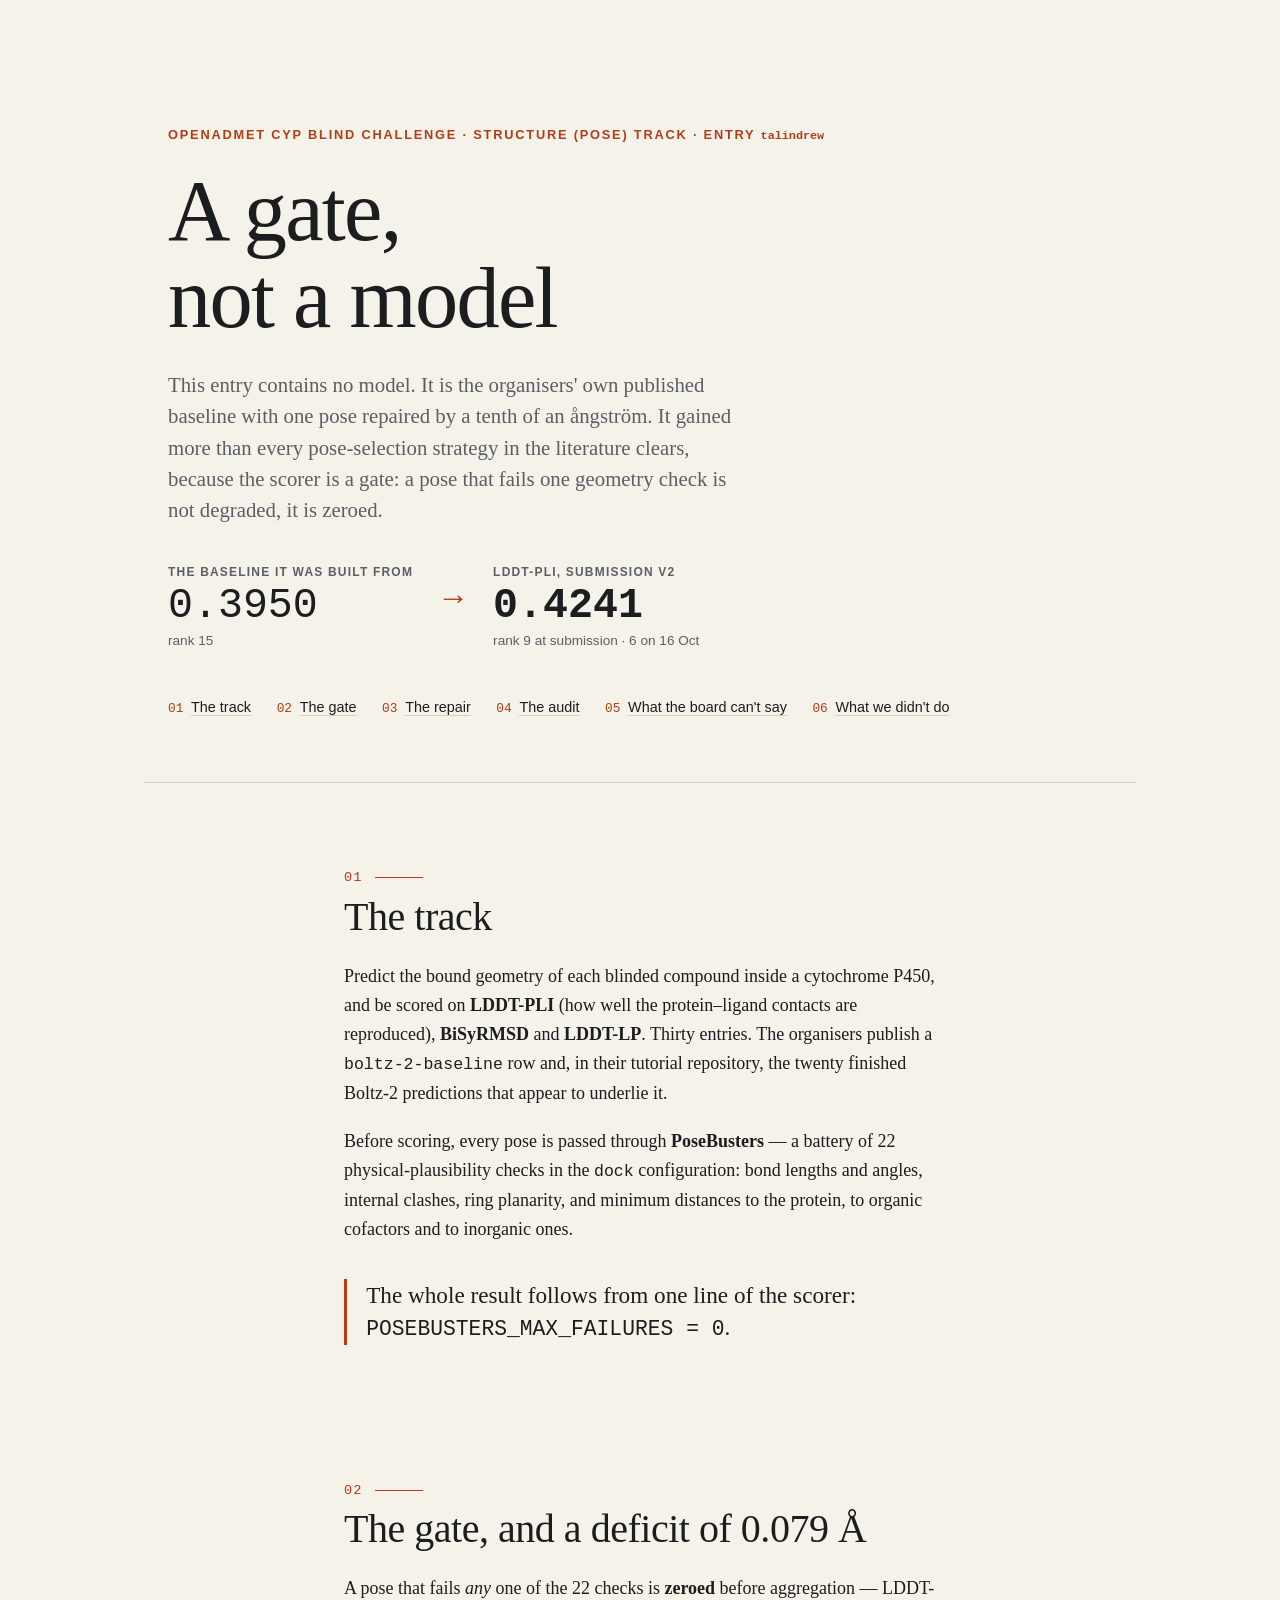
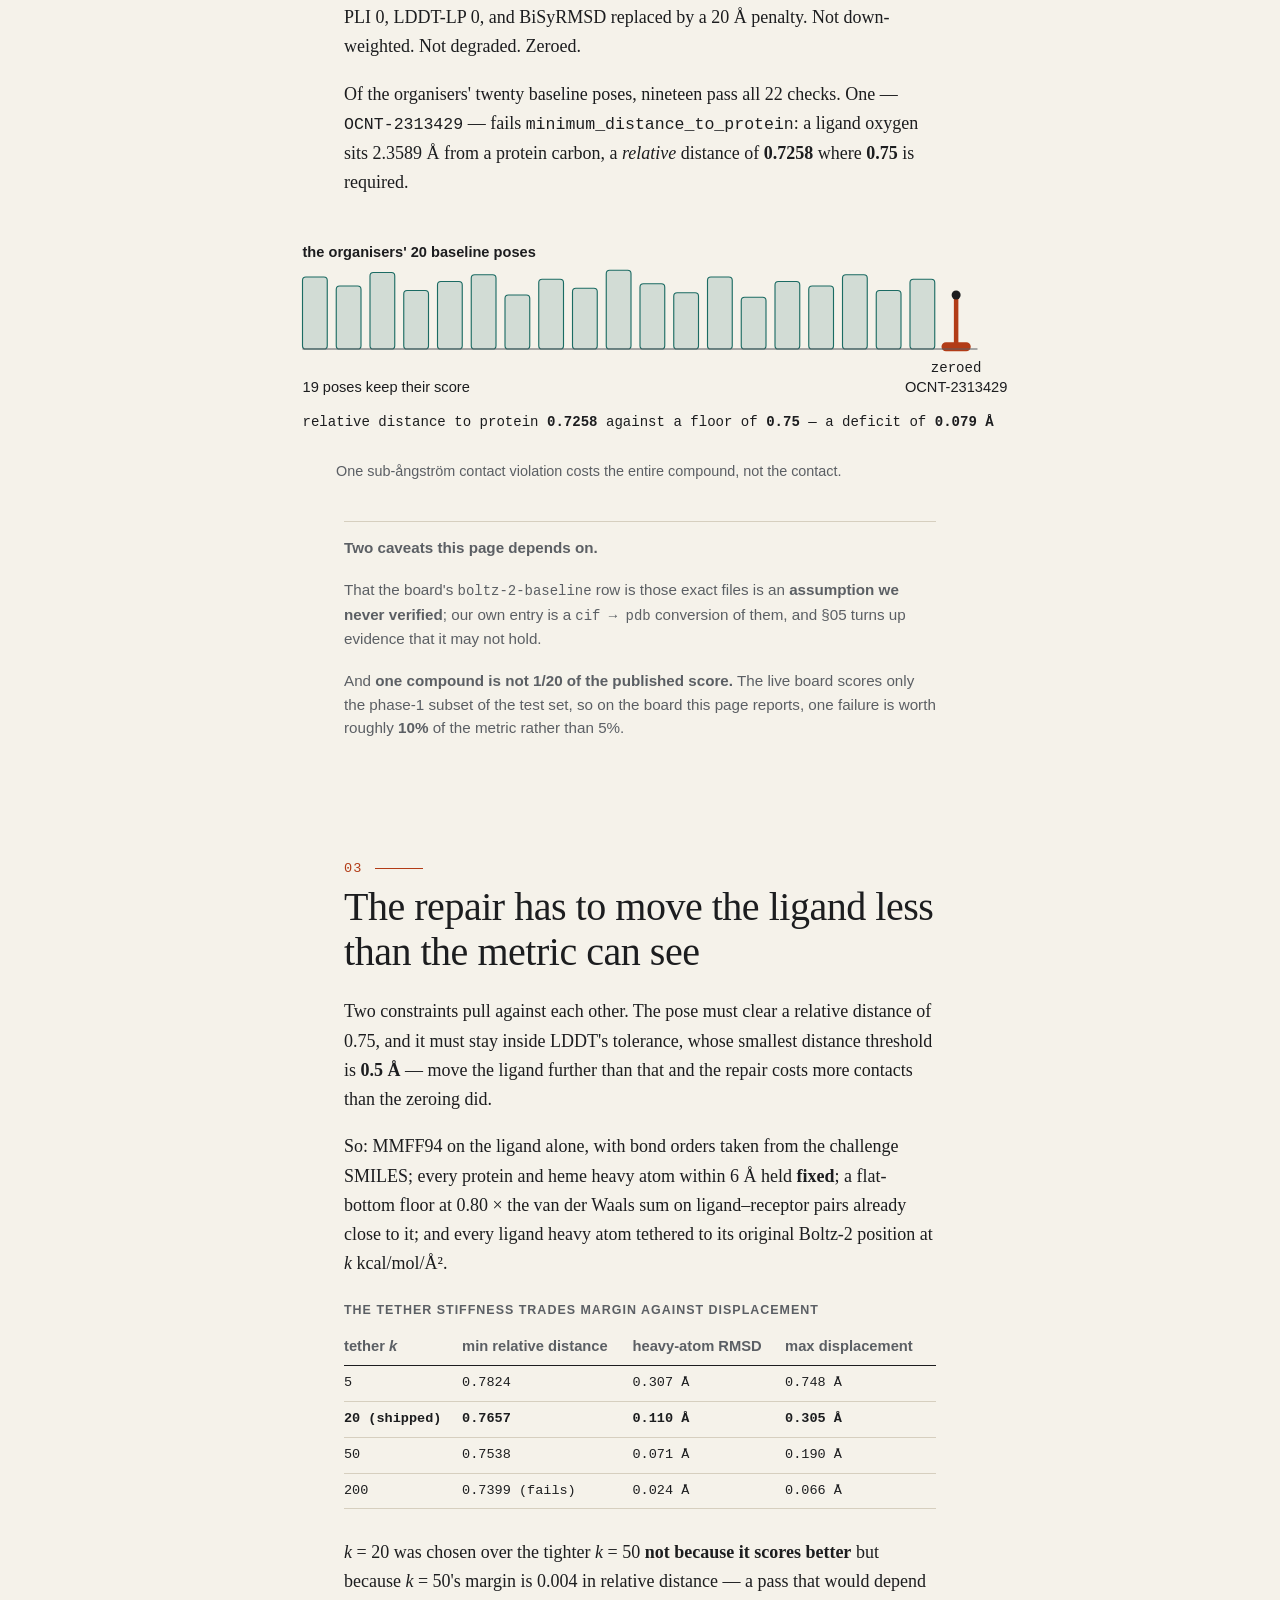
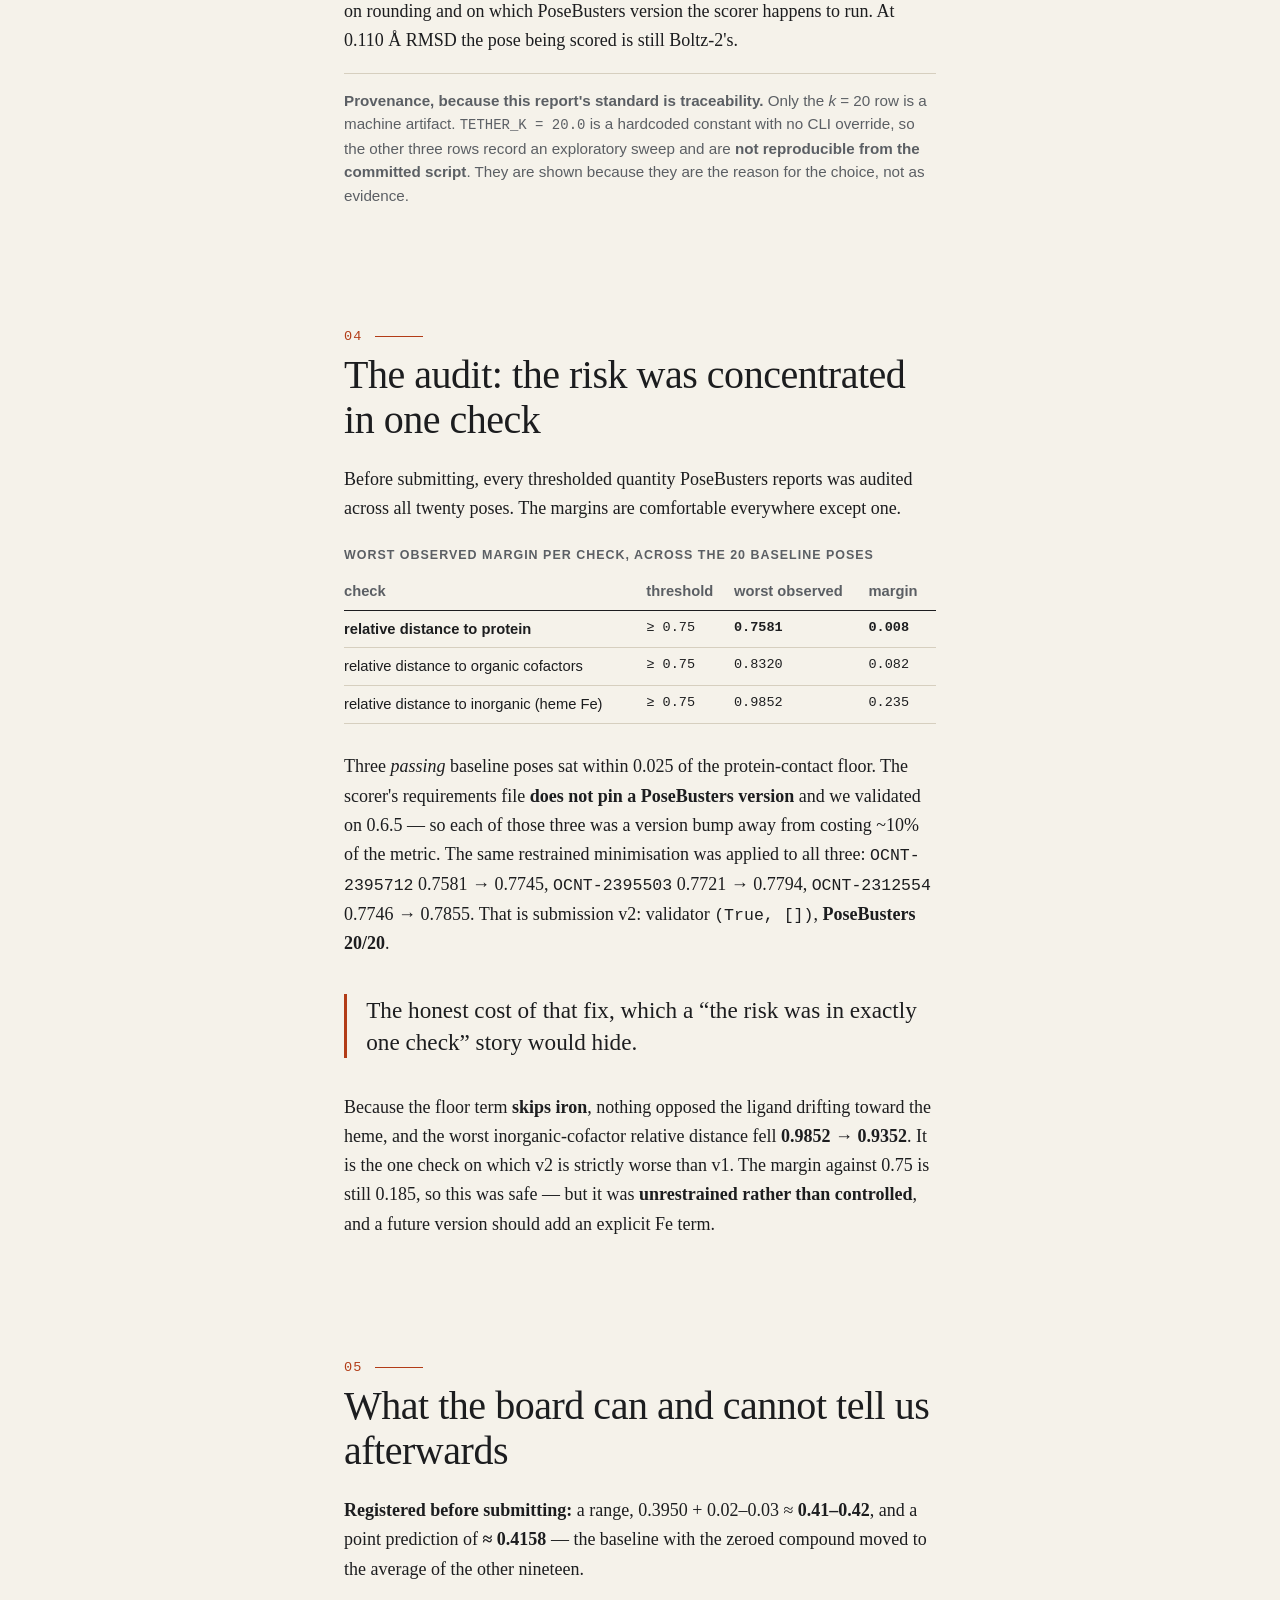
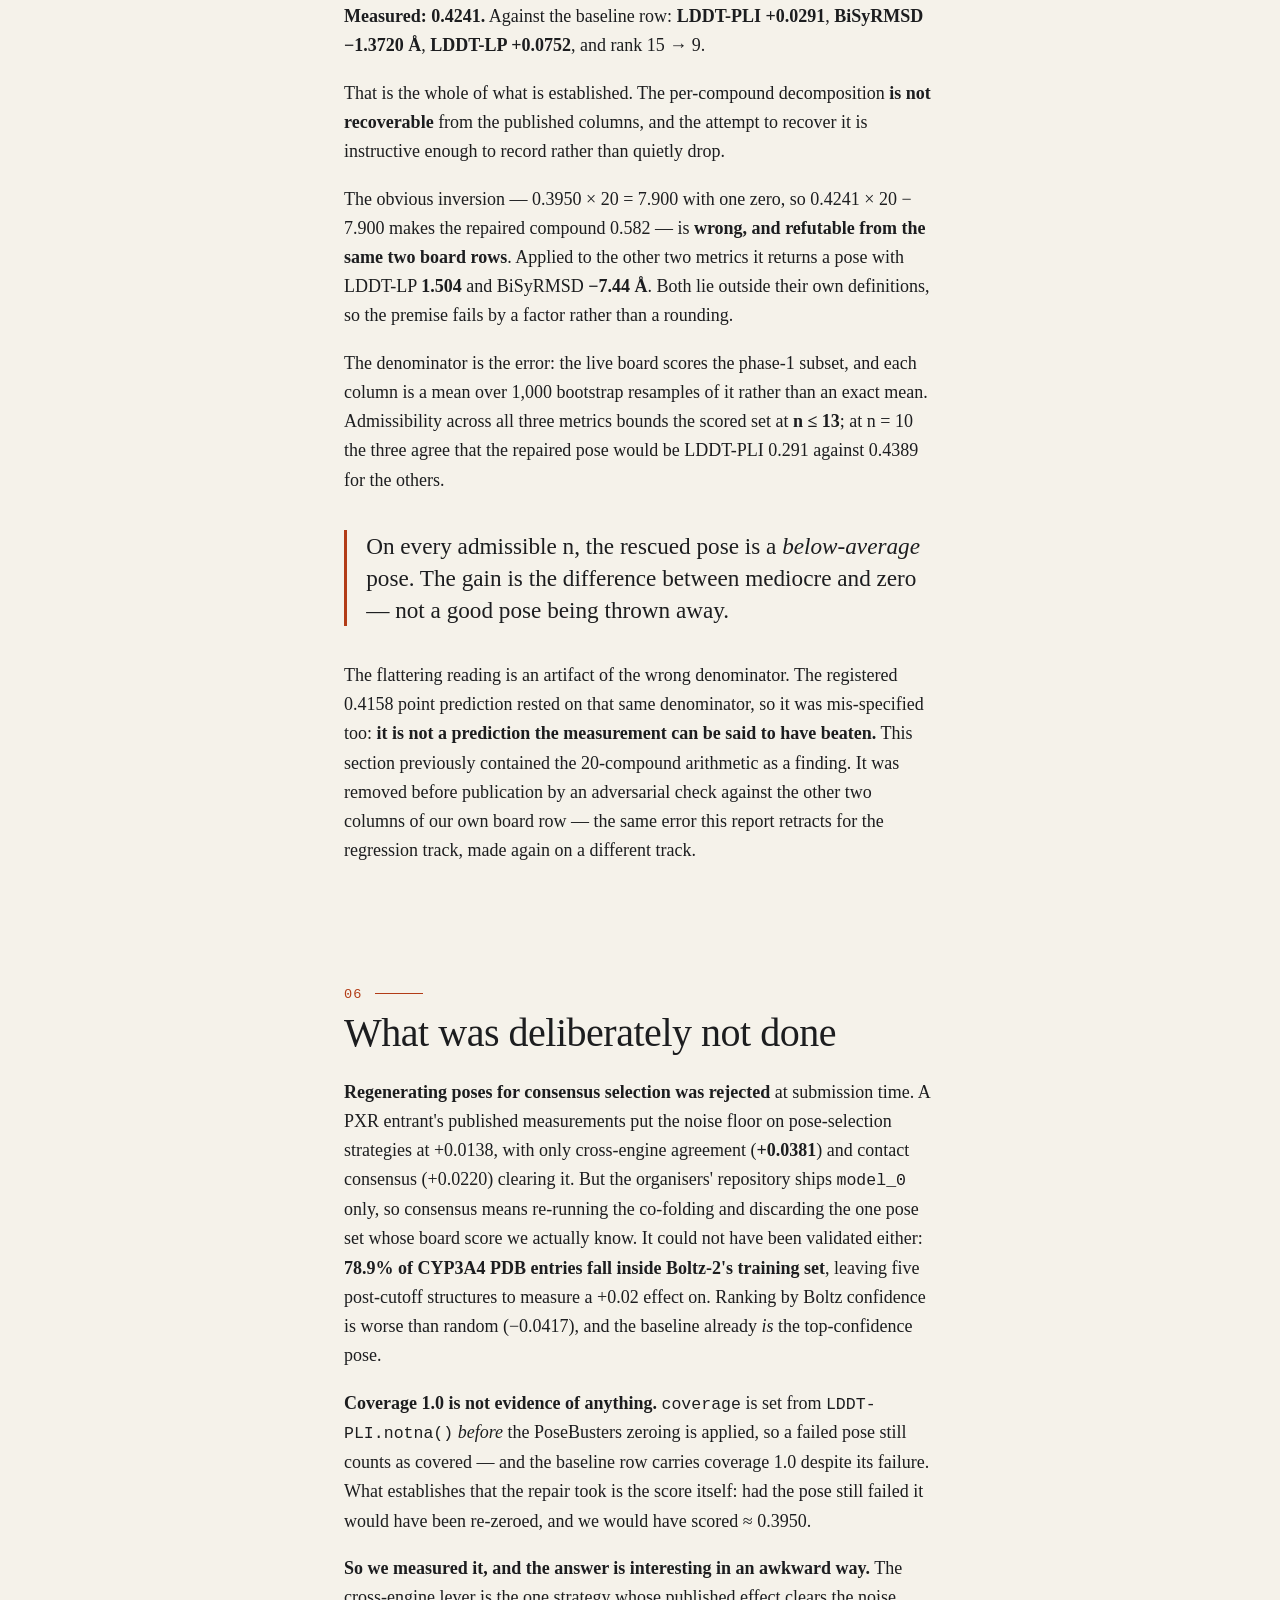
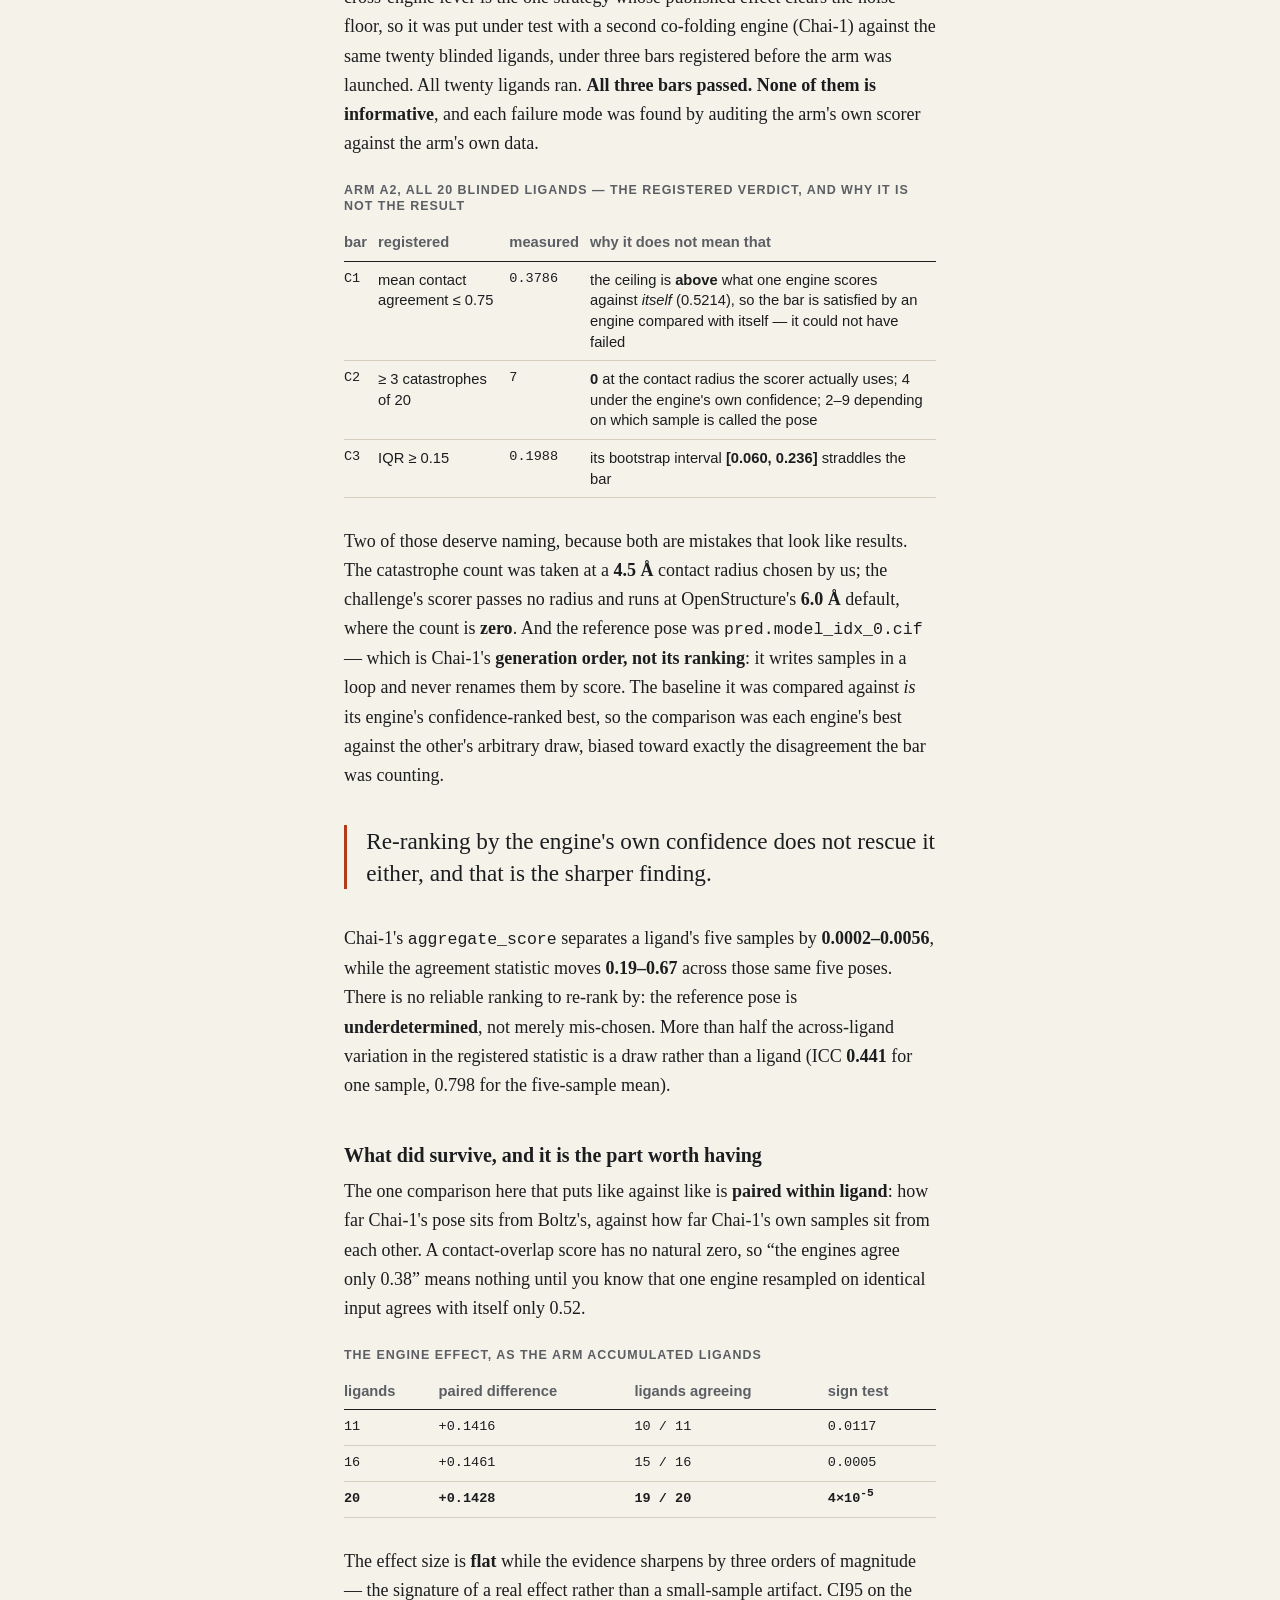
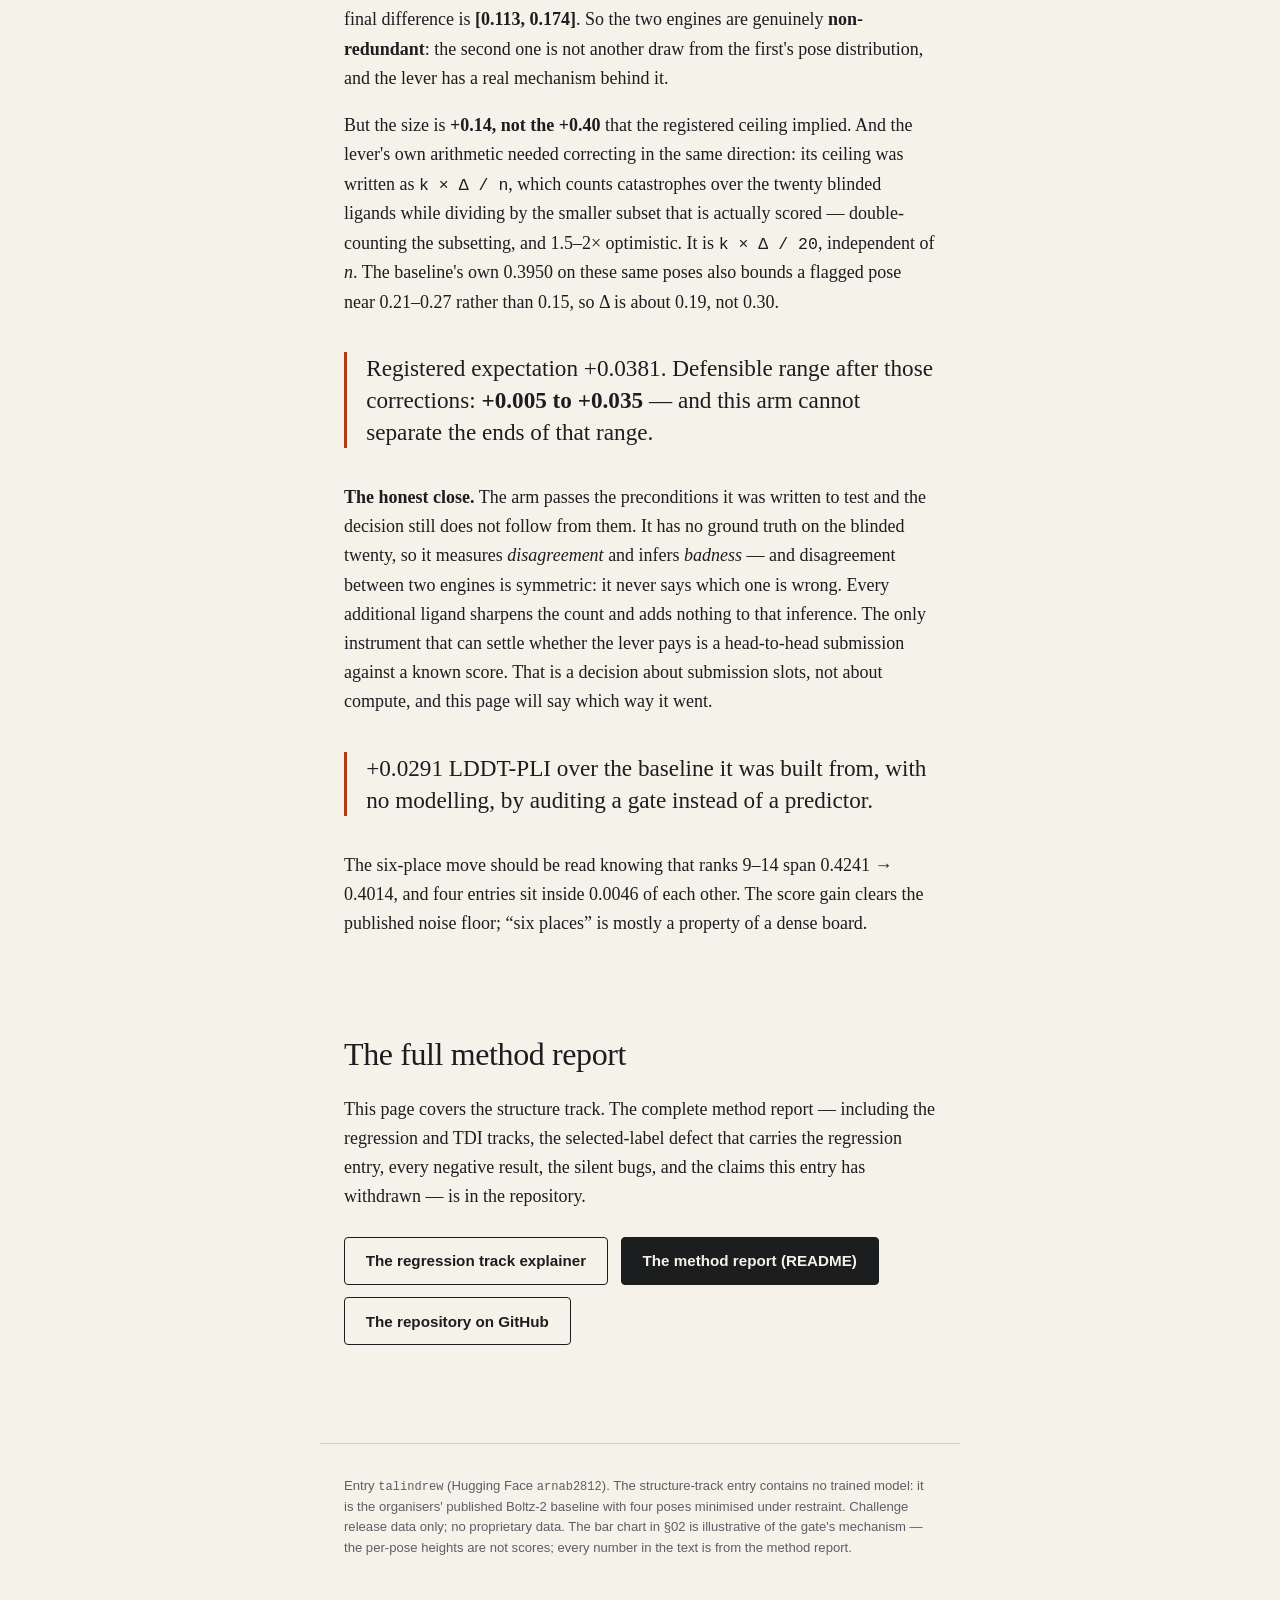
==== commit 89100080: "The cross-engine arm finished: three bars passed, none informative The page previously said the cros" ====
--- a/site/pose.html
+++ b/site/pose.html
@@ -155,7 +155,52 @@
   <h2>What was deliberately not done</h2>
   <p><b>Regenerating poses for consensus selection was rejected</b> at submission time. A PXR entrant's published measurements put the noise floor on pose-selection strategies at +0.0138, with only cross-engine agreement (<b>+0.0381</b>) and contact consensus (+0.0220) clearing it. But the organisers' repository ships <span class="mono">model_0</span> only, so consensus means re-running the co-folding and discarding the one pose set whose board score we actually know. It could not have been validated either: <b>78.9% of CYP3A4 PDB entries fall inside Boltz-2's training set</b>, leaving five post-cutoff structures to measure a +0.02 effect on. Ranking by Boltz confidence is worse than random (−0.0417), and the baseline already <em>is</em> the top-confidence pose.</p>
   <p><b>Coverage 1.0 is not evidence of anything.</b> <span class="mono">coverage</span> is set from <span class="mono">LDDT-PLI.notna()</span> <em>before</em> the PoseBusters zeroing is applied, so a failed pose still counts as covered — and the baseline row carries coverage 1.0 despite its failure. What establishes that the repair took is the score itself: had the pose still failed it would have been re-zeroed, and we would have scored ≈ 0.3950.</p>
-  <p><b>Open, and being measured now.</b> The cross-engine lever above is the one strategy whose published effect clears the noise floor, so it is currently under test with a second co-folding engine against the same twenty blinded ligands, under bars registered before the arm was launched. No result is claimed here: this page will carry the numbers when the arm has run all twenty ligands and its scorer has been independently audited.</p>
+  <p><b>So we measured it, and the answer is interesting in an awkward way.</b> The cross-engine lever is the one strategy whose published effect clears the noise floor, so it was put under test with a second co-folding engine (Chai-1) against the same twenty blinded ligands, under three bars registered before the arm was launched. All twenty ligands ran. <b>All three bars passed. None of them is informative</b>, and each failure mode was found by auditing the arm's own scorer against the arm's own data.</p>
+
+  <div class="table-wrap">
+  <table>
+    <caption>Arm A2, all 20 blinded ligands &mdash; the registered verdict, and why it is not the result</caption>
+    <thead><tr><th>bar</th><th>registered</th><th>measured</th><th>why it does not mean that</th></tr></thead>
+    <tbody>
+      <tr><td class="mono">C1</td><td>mean contact agreement &le; 0.75</td><td class="mono">0.3786</td>
+          <td>the ceiling is <b>above</b> what one engine scores against <em>itself</em> (0.5214), so the bar is satisfied by an engine compared with itself &mdash; it could not have failed</td></tr>
+      <tr><td class="mono">C2</td><td>&ge; 3 catastrophes of 20</td><td class="mono">7</td>
+          <td><b>0</b> at the contact radius the scorer actually uses; 4 under the engine's own confidence; 2&ndash;9 depending on which sample is called the pose</td></tr>
+      <tr><td class="mono">C3</td><td>IQR &ge; 0.15</td><td class="mono">0.1988</td>
+          <td>its bootstrap interval <b>[0.060, 0.236]</b> straddles the bar</td></tr>
+    </tbody>
+  </table>
+  </div>
+
+  <p>Two of those deserve naming, because both are mistakes that look like results. The catastrophe count was taken at a <b>4.5 Å</b> contact radius chosen by us; the challenge's scorer passes no radius and runs at OpenStructure's <b>6.0 Å</b> default, where the count is <b>zero</b>. And the reference pose was <span class="mono">pred.model_idx_0.cif</span> &mdash; which is Chai-1's <b>generation order, not its ranking</b>: it writes samples in a loop and never renames them by score. The baseline it was compared against <em>is</em> its engine's confidence-ranked best, so the comparison was each engine's best against the other's arbitrary draw, biased toward exactly the disagreement the bar was counting.</p>
+
+  <p class="pull">Re-ranking by the engine's own confidence does not rescue it either, and that is the sharper finding.</p>
+
+  <p>Chai-1's <span class="mono">aggregate_score</span> separates a ligand's five samples by <b>0.0002&ndash;0.0056</b>, while the agreement statistic moves <b>0.19&ndash;0.67</b> across those same five poses. There is no reliable ranking to re-rank by: the reference pose is <b>underdetermined</b>, not merely mis-chosen. More than half the across-ligand variation in the registered statistic is a draw rather than a ligand (ICC <b>0.441</b> for one sample, 0.798 for the five-sample mean).</p>
+
+  <h3>What did survive, and it is the part worth having</h3>
+
+  <p>The one comparison here that puts like against like is <b>paired within ligand</b>: how far Chai-1's pose sits from Boltz's, against how far Chai-1's own samples sit from each other. A contact-overlap score has no natural zero, so &ldquo;the engines agree only 0.38&rdquo; means nothing until you know that one engine resampled on identical input agrees with itself only 0.52.</p>
+
+  <div class="table-wrap">
+  <table>
+    <caption>The engine effect, as the arm accumulated ligands</caption>
+    <thead><tr><th>ligands</th><th>paired difference</th><th>ligands agreeing</th><th>sign test</th></tr></thead>
+    <tbody>
+      <tr><td class="mono">11</td><td class="mono">+0.1416</td><td class="mono">10 / 11</td><td class="mono">0.0117</td></tr>
+      <tr><td class="mono">16</td><td class="mono">+0.1461</td><td class="mono">15 / 16</td><td class="mono">0.0005</td></tr>
+      <tr><td class="mono strong">20</td><td class="mono strong">+0.1428</td><td class="mono strong">19 / 20</td><td class="mono strong">4&times;10<sup>-5</sup></td></tr>
+    </tbody>
+  </table>
+  </div>
+
+  <p>The effect size is <b>flat</b> while the evidence sharpens by three orders of magnitude &mdash; the signature of a real effect rather than a small-sample artifact. CI95 on the final difference is <b>[0.113, 0.174]</b>. So the two engines are genuinely <b>non-redundant</b>: the second one is not another draw from the first's pose distribution, and the lever has a real mechanism behind it.</p>
+
+  <p>But the size is <b>+0.14, not the +0.40</b> that the registered ceiling implied. And the lever's own arithmetic needed correcting in the same direction: its ceiling was written as <span class="mono">k &times; &Delta; / n</span>, which counts catastrophes over the twenty blinded ligands while dividing by the smaller subset that is actually scored &mdash; double-counting the subsetting, and 1.5&ndash;2&times; optimistic. It is <span class="mono">k &times; &Delta; / 20</span>, independent of <em>n</em>. The baseline's own 0.3950 on these same poses also bounds a flagged pose near 0.21&ndash;0.27 rather than 0.15, so &Delta; is about 0.19, not 0.30.</p>
+
+  <p class="pull">Registered expectation +0.0381. Defensible range after those corrections: <b>+0.005 to +0.035</b> &mdash; and this arm cannot separate the ends of that range.</p>
+
+  <p><b>The honest close.</b> The arm passes the preconditions it was written to test and the decision still does not follow from them. It has no ground truth on the blinded twenty, so it measures <em>disagreement</em> and infers <em>badness</em> &mdash; and disagreement between two engines is symmetric: it never says which one is wrong. Every additional ligand sharpens the count and adds nothing to that inference. The only instrument that can settle whether the lever pays is a head-to-head submission against a known score. That is a decision about submission slots, not about compute, and this page will say which way it went.</p>
   <p class="pull">+0.0291 LDDT-PLI over the baseline it was built from, with no modelling, by auditing a gate instead of a predictor.</p>
   <p>The six-place move should be read knowing that ranks 9–14 span 0.4241 → 0.4014, and four entries sit inside 0.0046 of each other. The score gain clears the published noise floor; “six places” is mostly a property of a dense board.</p>
 </section>
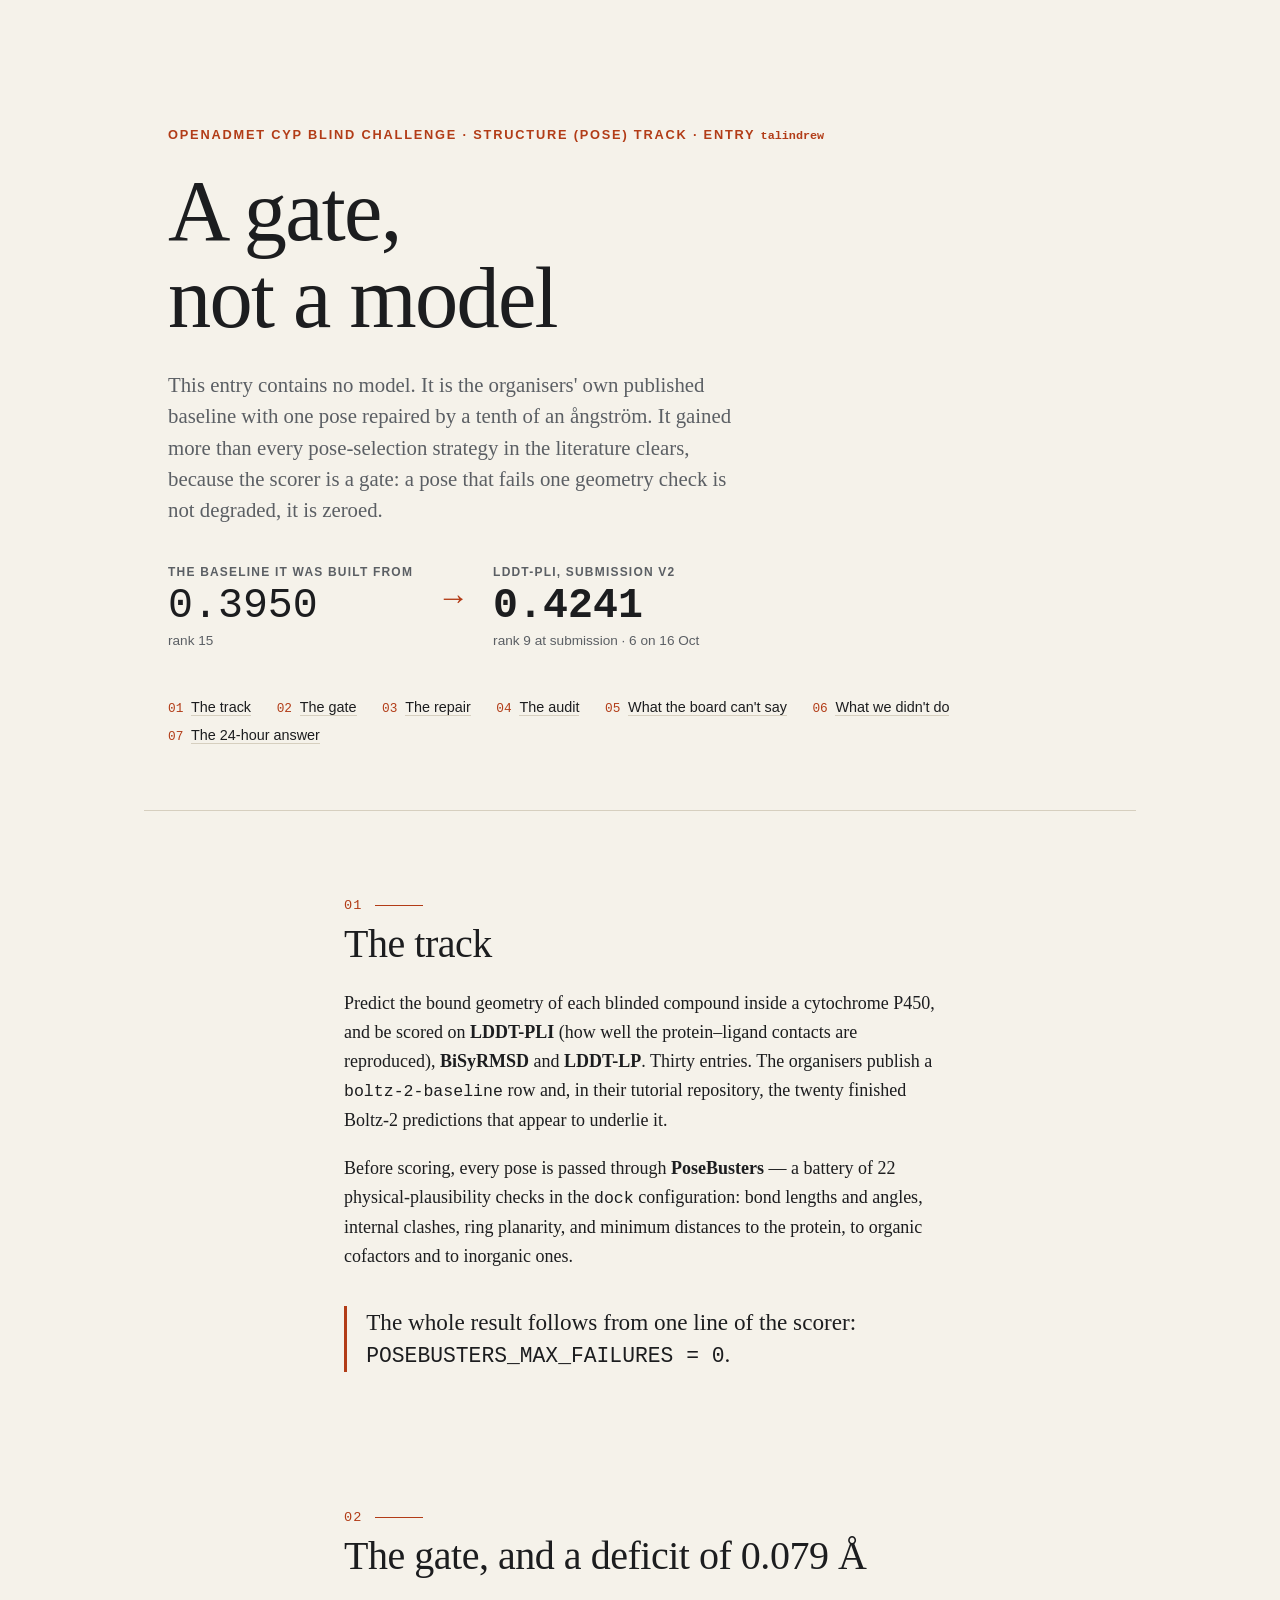
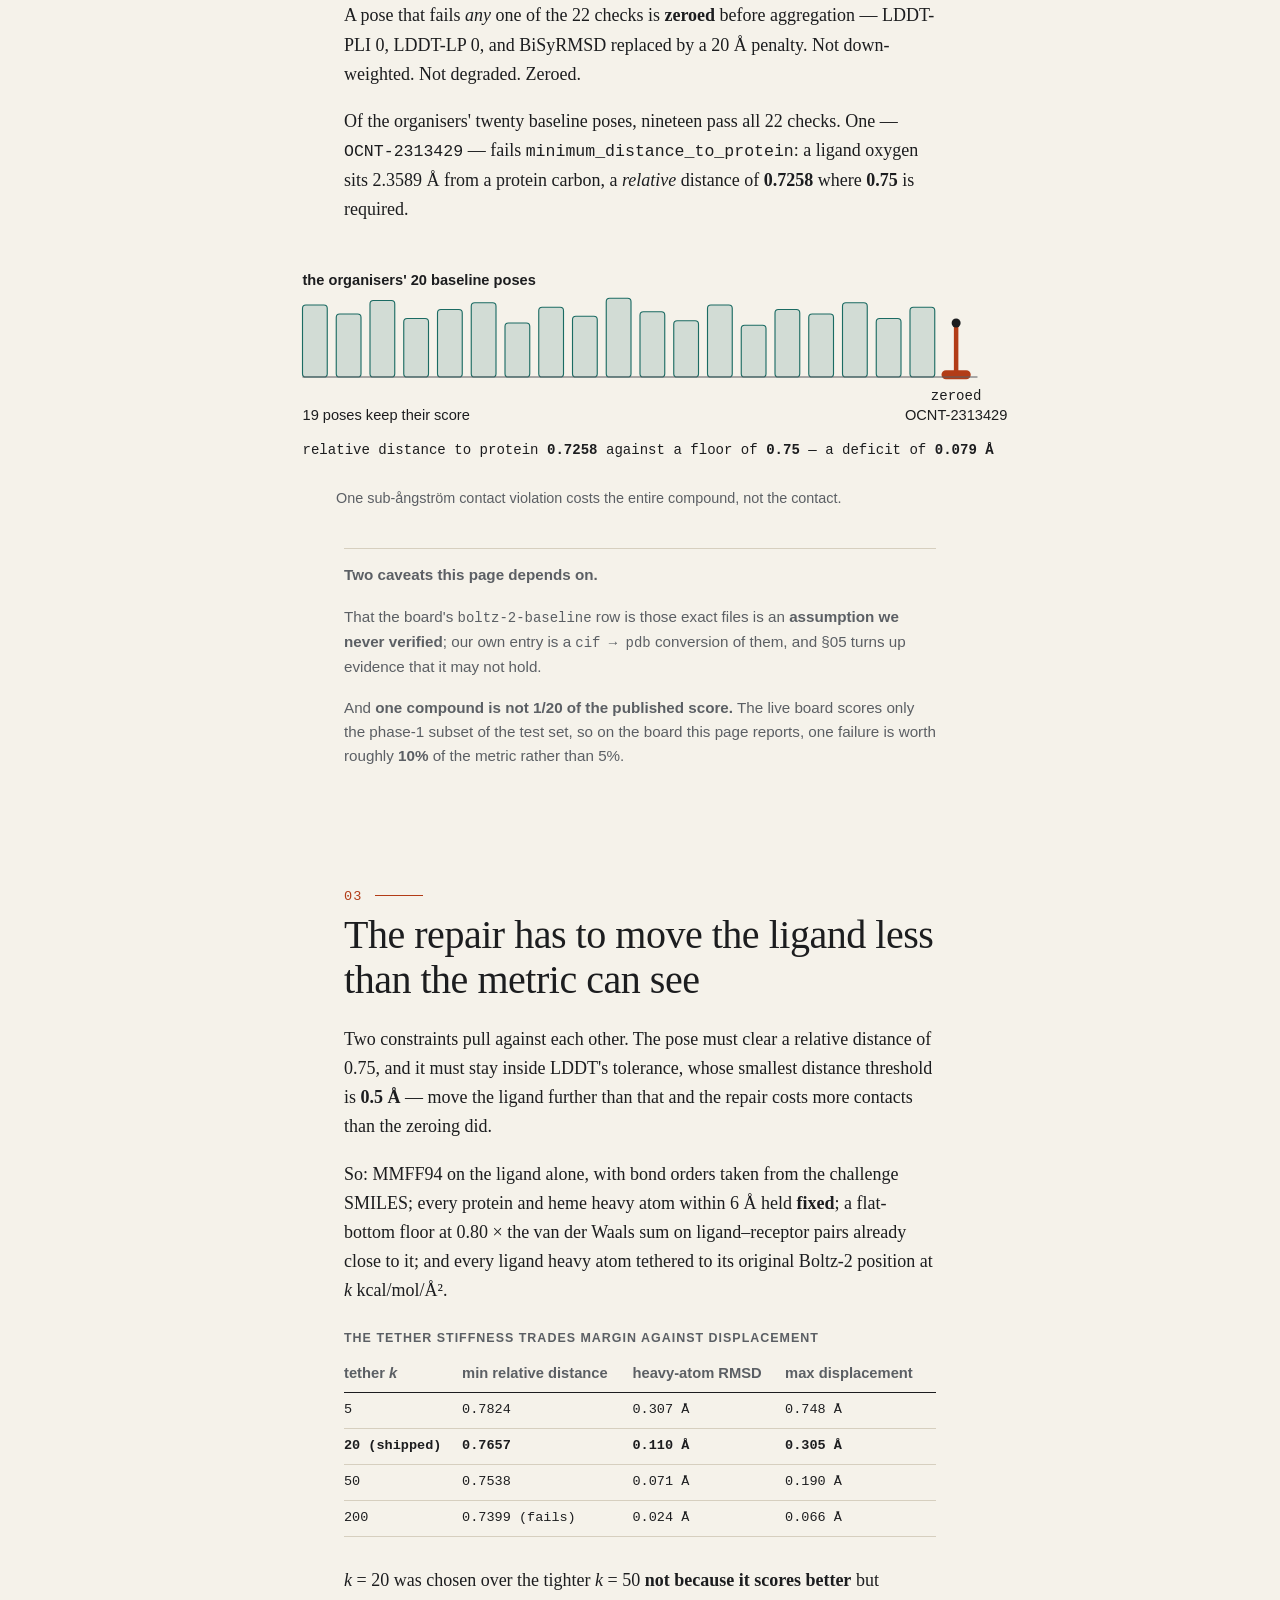
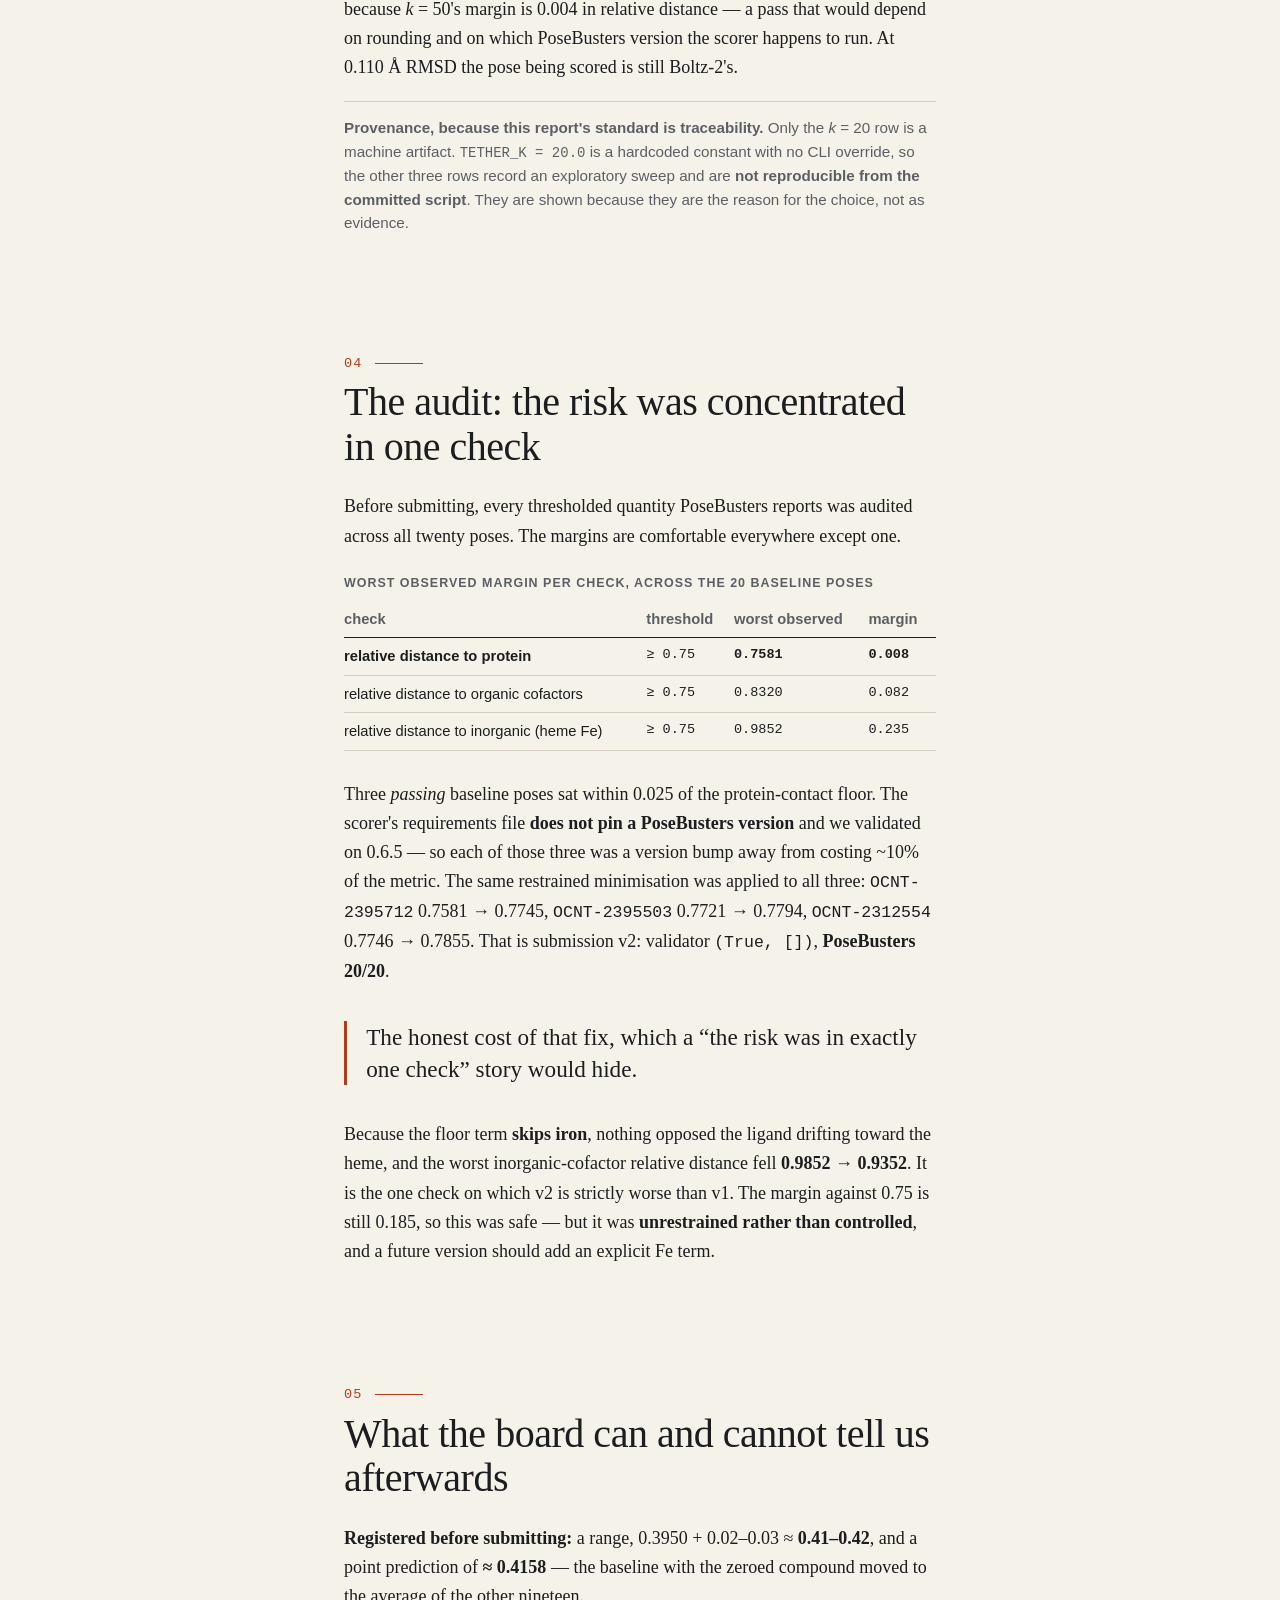
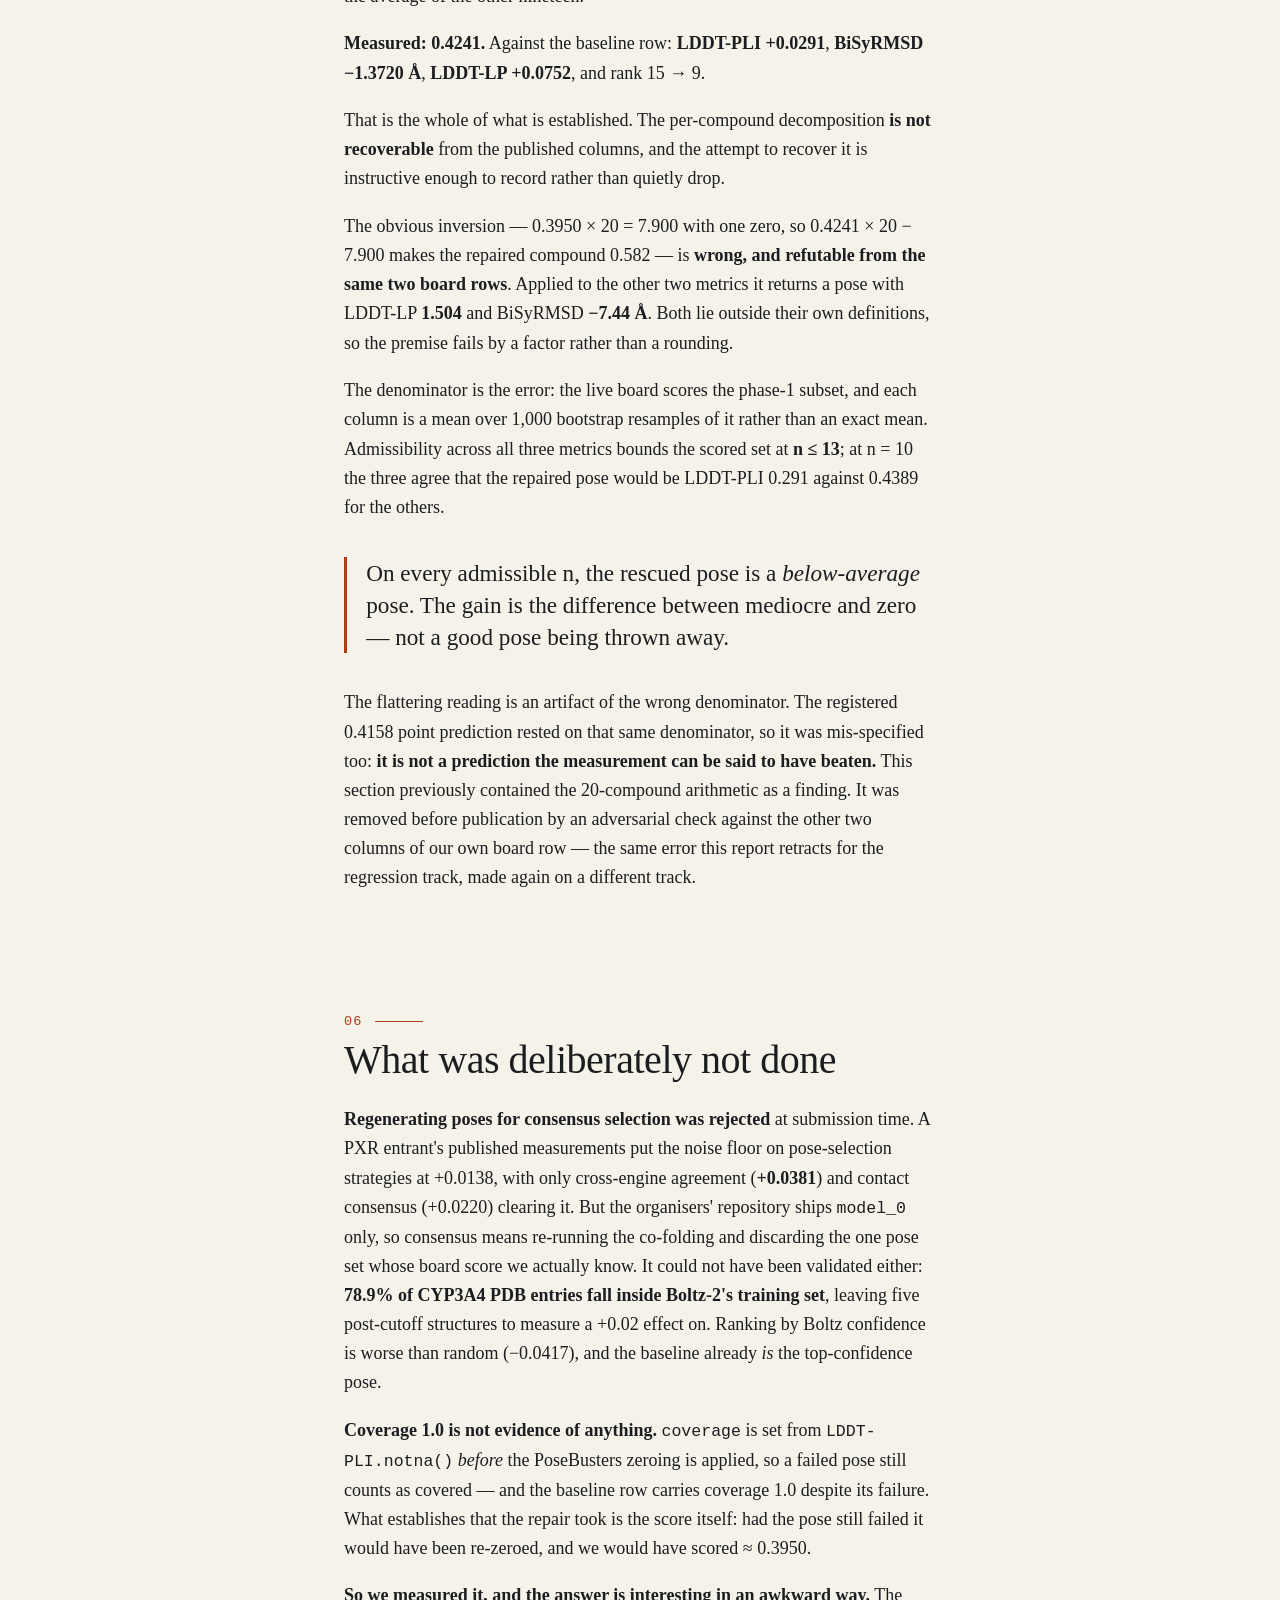
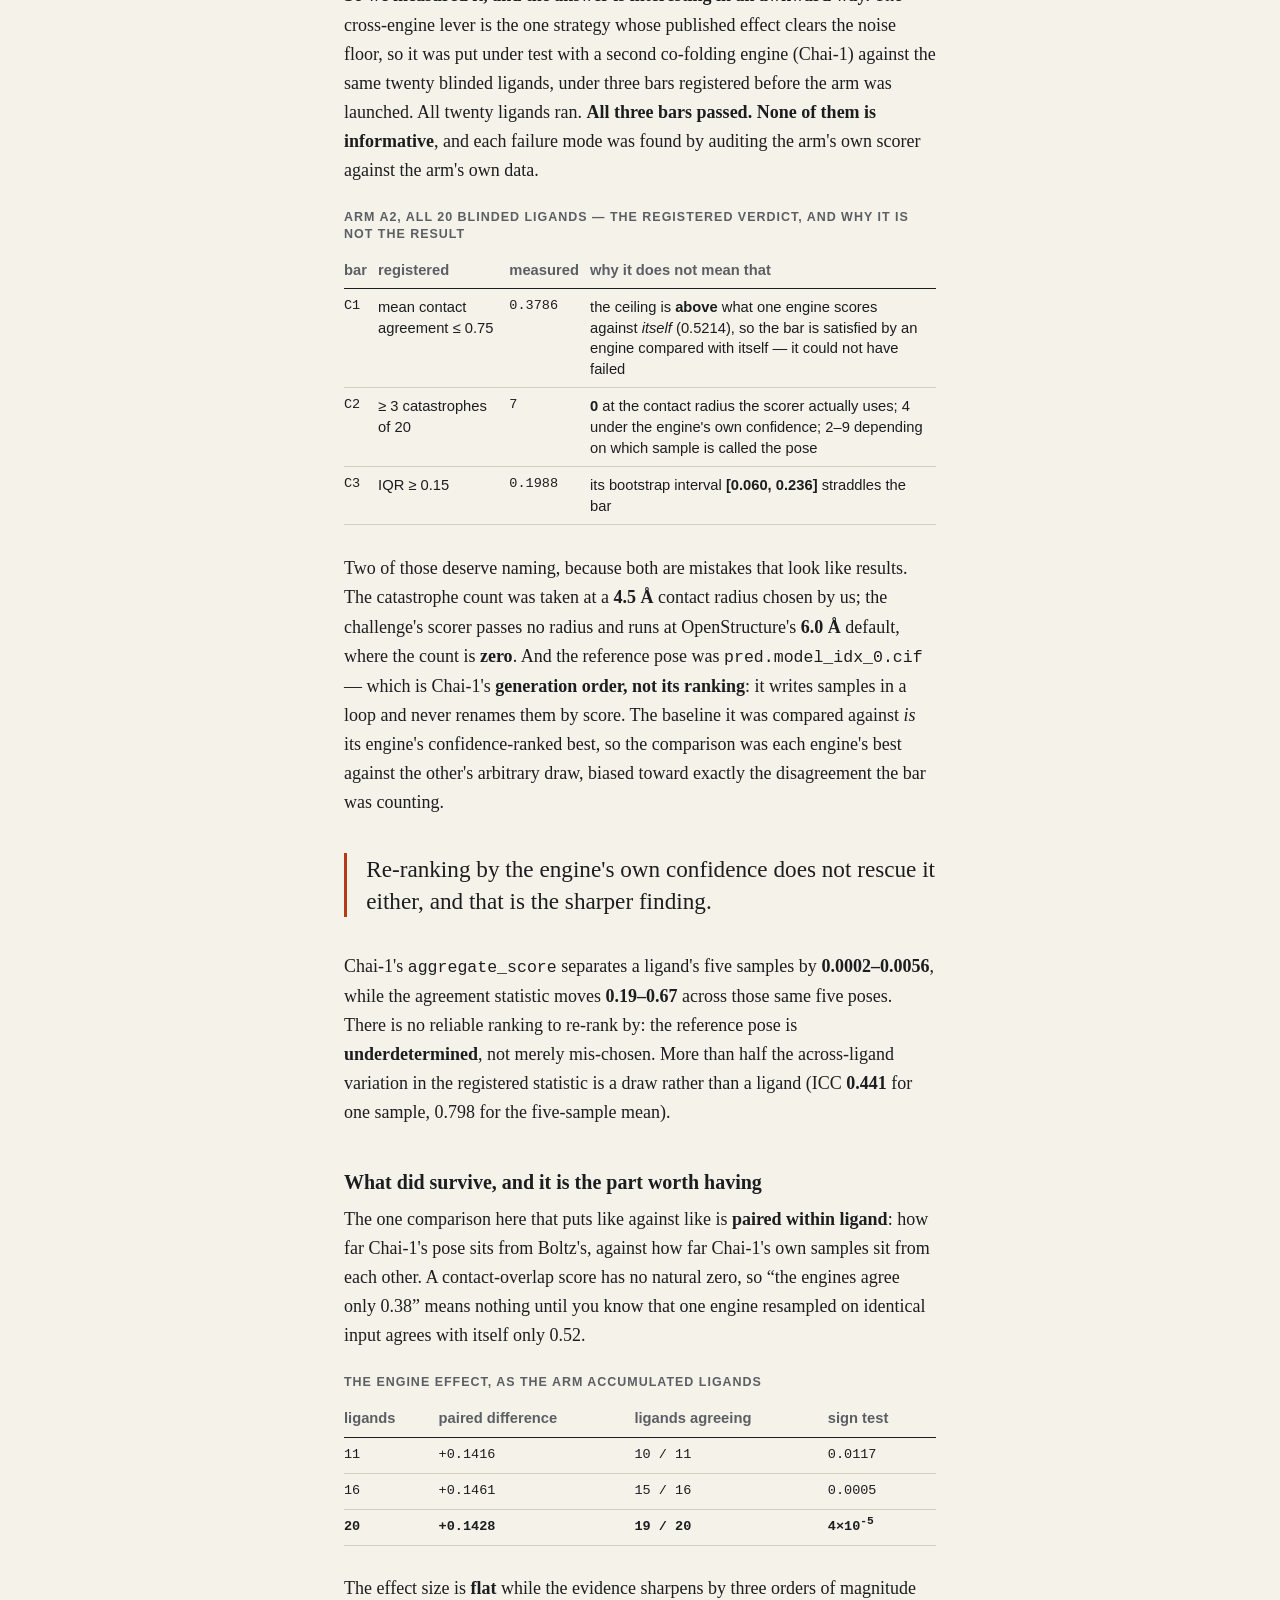
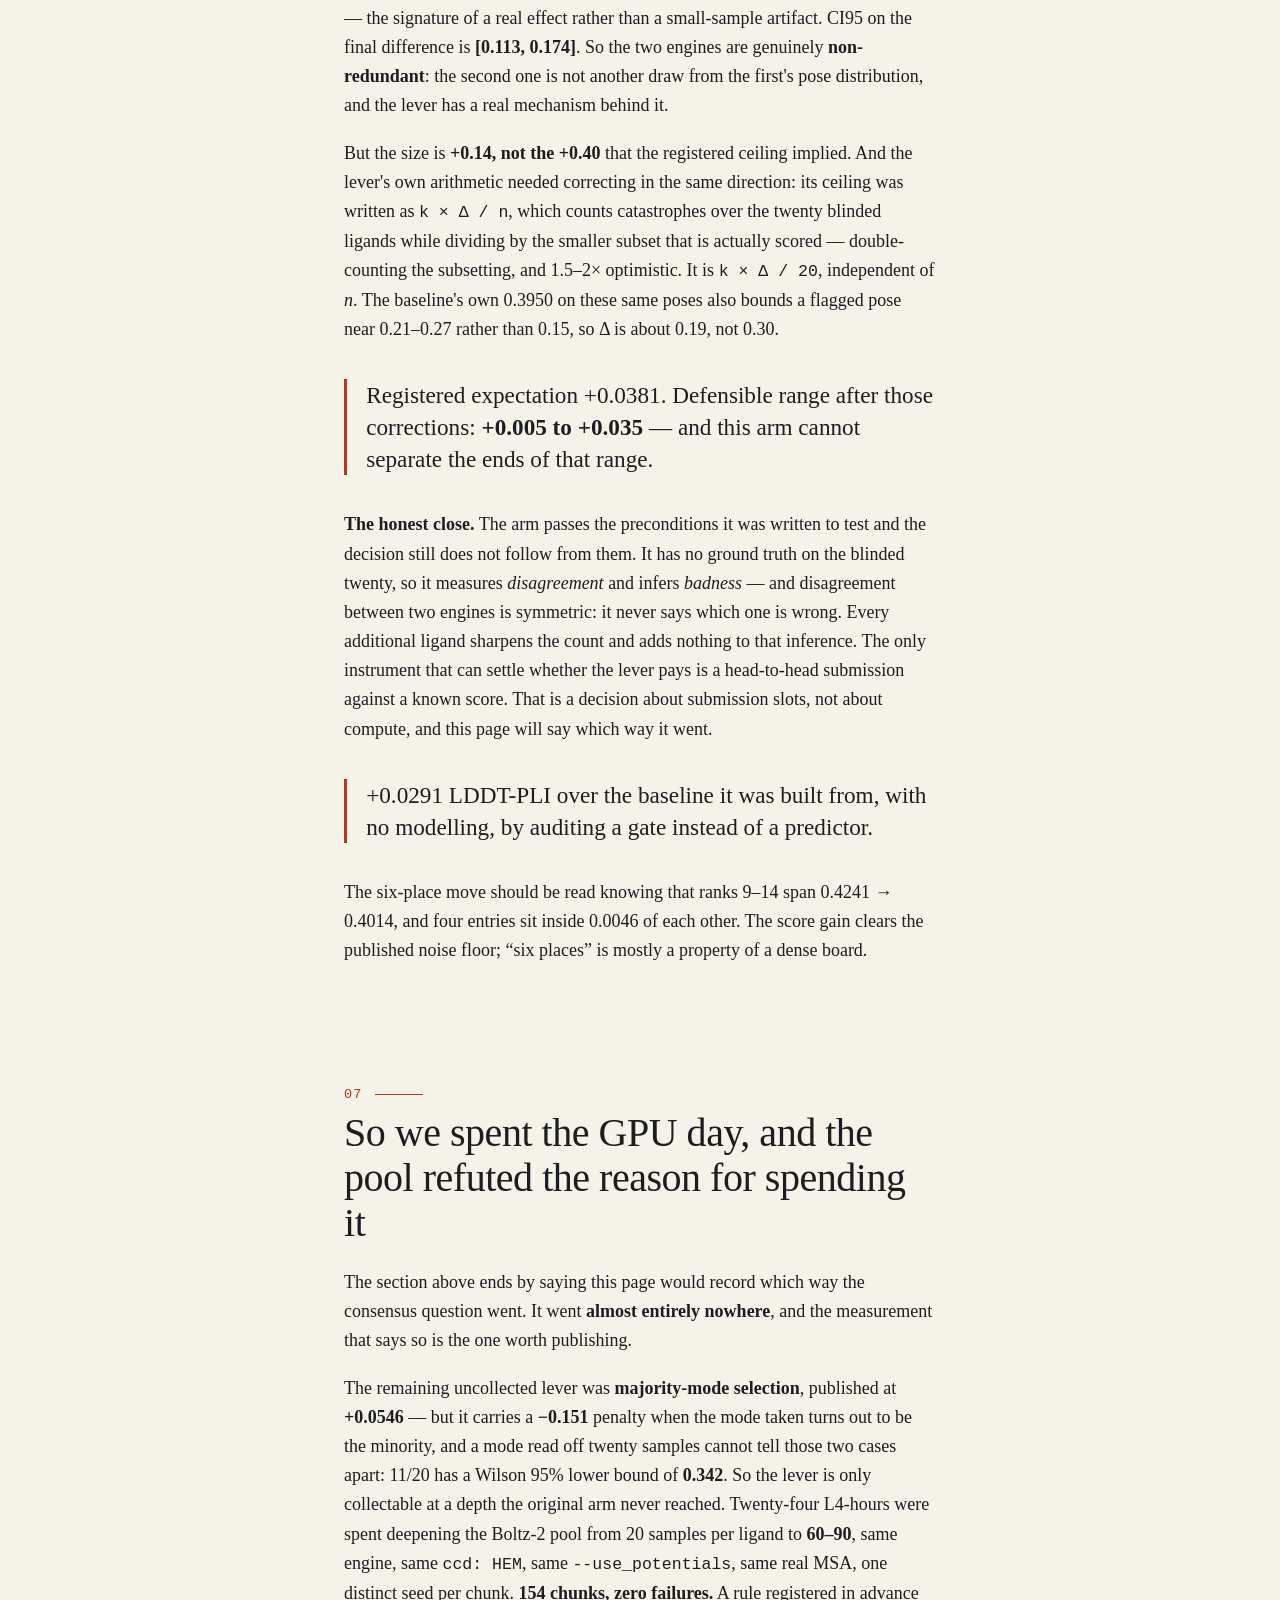
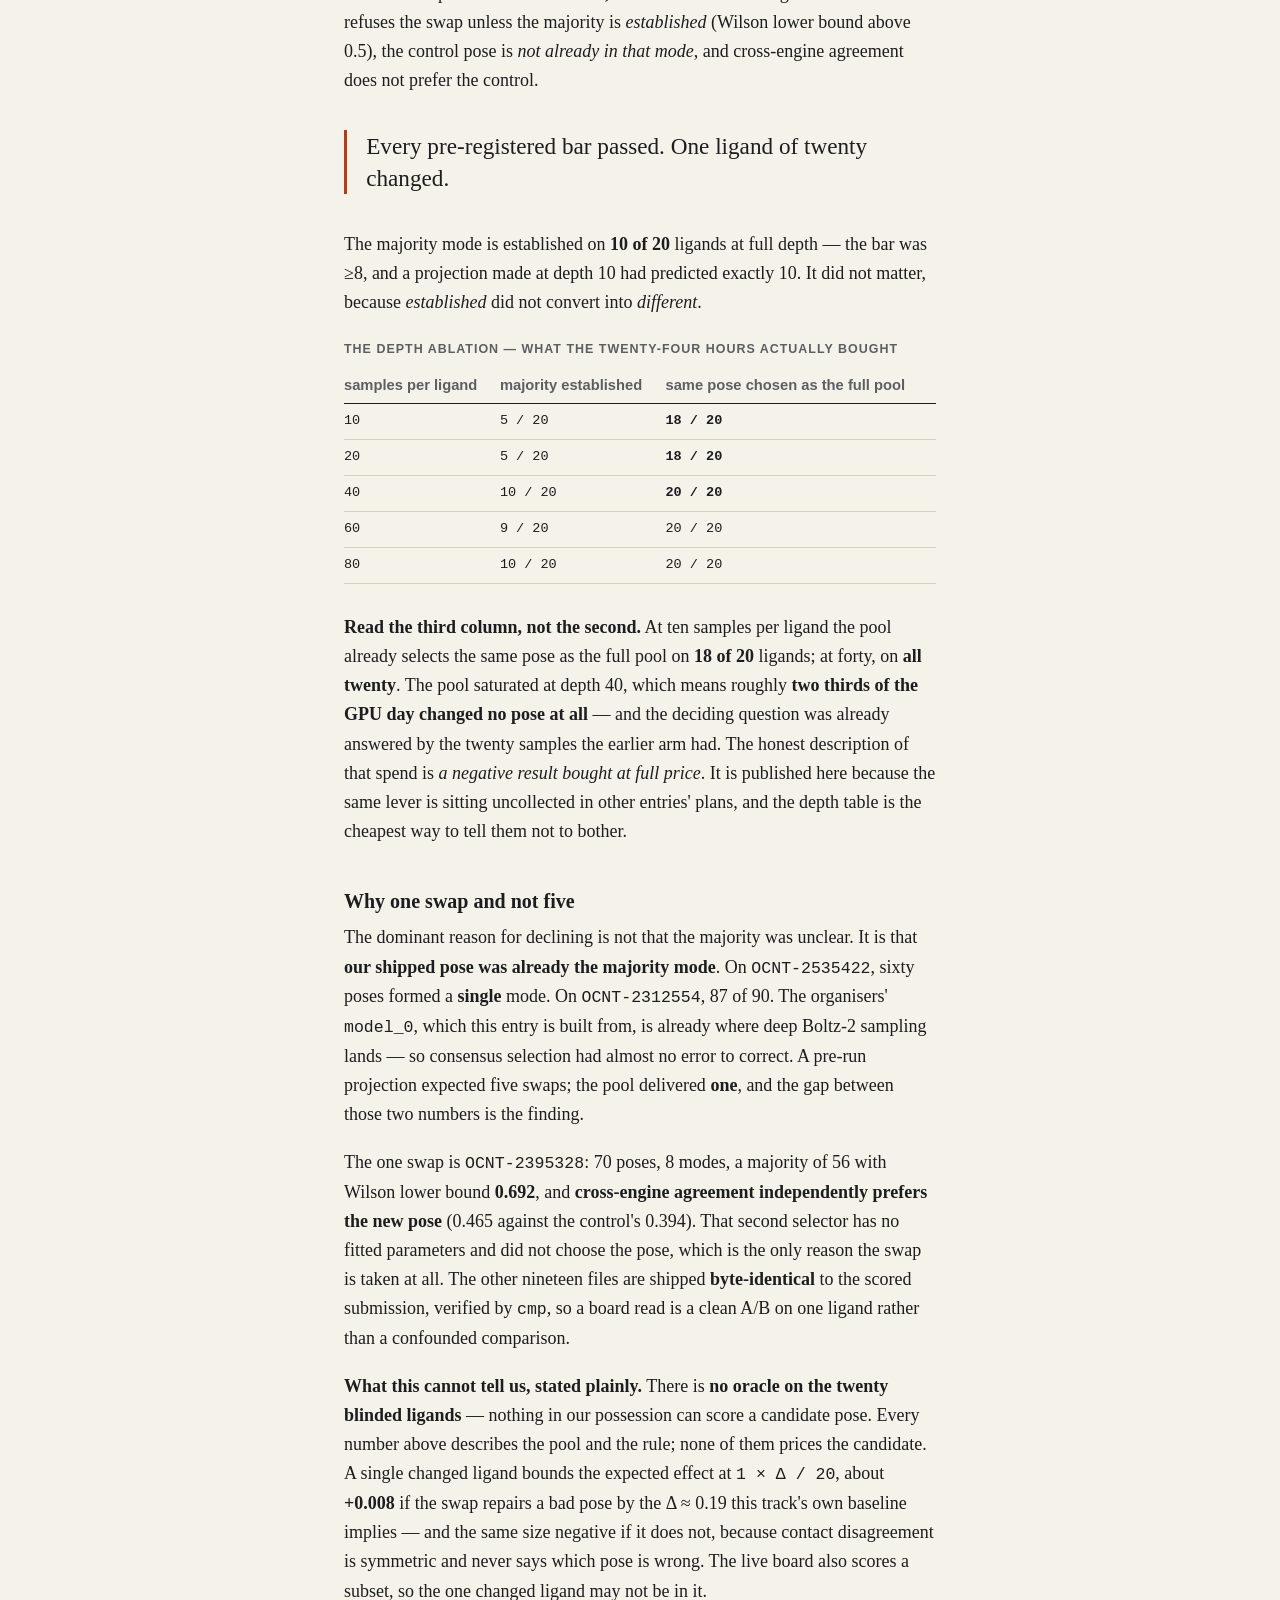
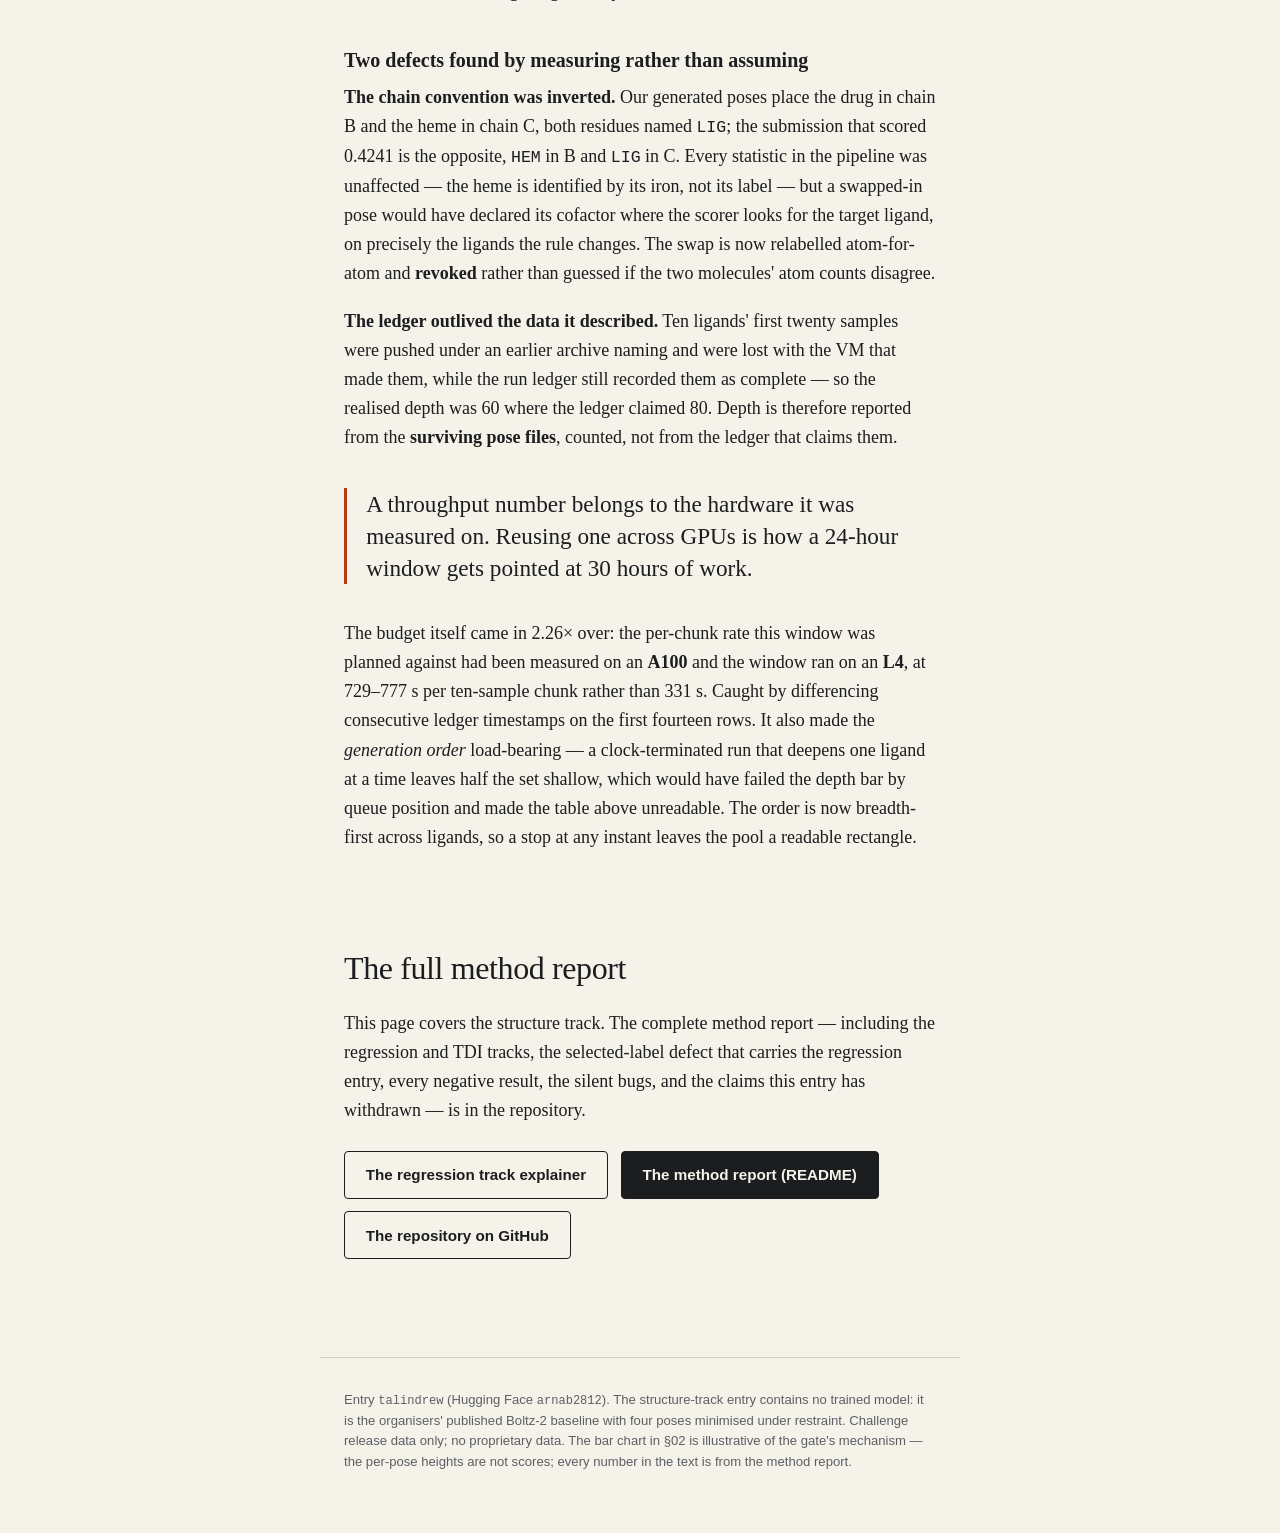
==== commit 5251b41b: "Structure track: the deep pool, and the consensus lever measured and declined 24 L4-hours deepened t" ====
--- a/site/pose.html
+++ b/site/pose.html
@@ -31,6 +31,7 @@
       <li><a href="#audit">The audit</a></li>
       <li><a href="#afterwards">What the board can't say</a></li>
       <li><a href="#open">What we didn't do</a></li>
+      <li><a href="#deep">The 24-hour answer</a></li>
     </ol>
   </nav>
 </header>
@@ -205,6 +206,43 @@
   <p>The six-place move should be read knowing that ranks 9–14 span 0.4241 → 0.4014, and four entries sit inside 0.0046 of each other. The score gain clears the published noise floor; “six places” is mostly a property of a dense board.</p>
 </section>
 
+<section id="deep" class="chapter">
+  <p class="chap-no">07</p>
+  <h2>So we spent the GPU day, and the pool refuted the reason for spending it</h2>
+  <p>The section above ends by saying this page would record which way the consensus question went. It went <b>almost entirely nowhere</b>, and the measurement that says so is the one worth publishing.</p>
+  <p>The remaining uncollected lever was <b>majority-mode selection</b>, published at <b>+0.0546</b> — but it carries a <b>&minus;0.151</b> penalty when the mode taken turns out to be the minority, and a mode read off twenty samples cannot tell those two cases apart: 11/20 has a Wilson 95% lower bound of <b>0.342</b>. So the lever is only collectable at a depth the original arm never reached. Twenty-four L4-hours were spent deepening the Boltz-2 pool from 20 samples per ligand to <b>60&ndash;90</b>, same engine, same <span class="mono">ccd: HEM</span>, same <span class="mono">--use_potentials</span>, same real MSA, one distinct seed per chunk. <b>154 chunks, zero failures.</b> A rule registered in advance refuses the swap unless the majority is <em>established</em> (Wilson lower bound above 0.5), the control pose is <em>not already in that mode</em>, and cross-engine agreement does not prefer the control.</p>
+  <p class="pull">Every pre-registered bar passed. One ligand of twenty changed.</p>
+  <p>The majority mode is established on <b>10 of 20</b> ligands at full depth — the bar was &ge;8, and a projection made at depth 10 had predicted exactly 10. It did not matter, because <em>established</em> did not convert into <em>different</em>.</p>
+
+  <div class="table-wrap">
+  <table>
+    <caption>The depth ablation &mdash; what the twenty-four hours actually bought</caption>
+    <thead><tr><th>samples per ligand</th><th>majority established</th><th>same pose chosen as the full pool</th></tr></thead>
+    <tbody>
+      <tr><td class="mono">10</td><td class="mono">5 / 20</td><td class="mono strong">18 / 20</td></tr>
+      <tr><td class="mono">20</td><td class="mono">5 / 20</td><td class="mono strong">18 / 20</td></tr>
+      <tr><td class="mono">40</td><td class="mono">10 / 20</td><td class="mono strong">20 / 20</td></tr>
+      <tr><td class="mono">60</td><td class="mono">9 / 20</td><td class="mono">20 / 20</td></tr>
+      <tr><td class="mono">80</td><td class="mono">10 / 20</td><td class="mono">20 / 20</td></tr>
+    </tbody>
+  </table>
+  </div>
+
+  <p><b>Read the third column, not the second.</b> At ten samples per ligand the pool already selects the same pose as the full pool on <b>18 of 20</b> ligands; at forty, on <b>all twenty</b>. The pool saturated at depth 40, which means roughly <b>two thirds of the GPU day changed no pose at all</b> — and the deciding question was already answered by the twenty samples the earlier arm had. The honest description of that spend is <em>a negative result bought at full price</em>. It is published here because the same lever is sitting uncollected in other entries' plans, and the depth table is the cheapest way to tell them not to bother.</p>
+
+  <h3>Why one swap and not five</h3>
+  <p>The dominant reason for declining is not that the majority was unclear. It is that <b>our shipped pose was already the majority mode</b>. On <span class="mono">OCNT-2535422</span>, sixty poses formed a <b>single</b> mode. On <span class="mono">OCNT-2312554</span>, 87 of 90. The organisers' <span class="mono">model_0</span>, which this entry is built from, is already where deep Boltz-2 sampling lands — so consensus selection had almost no error to correct. A pre-run projection expected five swaps; the pool delivered <b>one</b>, and the gap between those two numbers is the finding.</p>
+  <p>The one swap is <span class="mono">OCNT-2395328</span>: 70 poses, 8 modes, a majority of 56 with Wilson lower bound <b>0.692</b>, and <b>cross-engine agreement independently prefers the new pose</b> (0.465 against the control's 0.394). That second selector has no fitted parameters and did not choose the pose, which is the only reason the swap is taken at all. The other nineteen files are shipped <b>byte-identical</b> to the scored submission, verified by <span class="mono">cmp</span>, so a board read is a clean A/B on one ligand rather than a confounded comparison.</p>
+
+  <p><b>What this cannot tell us, stated plainly.</b> There is <b>no oracle on the twenty blinded ligands</b> — nothing in our possession can score a candidate pose. Every number above describes the pool and the rule; none of them prices the candidate. A single changed ligand bounds the expected effect at <span class="mono">1 &times; &Delta; / 20</span>, about <b>+0.008</b> if the swap repairs a bad pose by the &Delta; &asymp; 0.19 this track's own baseline implies — and the same size negative if it does not, because contact disagreement is symmetric and never says which pose is wrong. The live board also scores a subset, so the one changed ligand may not be in it.</p>
+
+  <h3>Two defects found by measuring rather than assuming</h3>
+  <p><b>The chain convention was inverted.</b> Our generated poses place the drug in chain B and the heme in chain C, both residues named <span class="mono">LIG</span>; the submission that scored 0.4241 is the opposite, <span class="mono">HEM</span> in B and <span class="mono">LIG</span> in C. Every statistic in the pipeline was unaffected — the heme is identified by its iron, not its label — but a swapped-in pose would have declared its cofactor where the scorer looks for the target ligand, on precisely the ligands the rule changes. The swap is now relabelled atom-for-atom and <b>revoked</b> rather than guessed if the two molecules' atom counts disagree.</p>
+  <p><b>The ledger outlived the data it described.</b> Ten ligands' first twenty samples were pushed under an earlier archive naming and were lost with the VM that made them, while the run ledger still recorded them as complete — so the realised depth was 60 where the ledger claimed 80. Depth is therefore reported from the <b>surviving pose files</b>, counted, not from the ledger that claims them.</p>
+  <p class="pull">A throughput number belongs to the hardware it was measured on. Reusing one across GPUs is how a 24-hour window gets pointed at 30 hours of work.</p>
+  <p>The budget itself came in 2.26&times; over: the per-chunk rate this window was planned against had been measured on an <b>A100</b> and the window ran on an <b>L4</b>, at 729&ndash;777 s per ten-sample chunk rather than 331 s. Caught by differencing consecutive ledger timestamps on the first fourteen rows. It also made the <em>generation order</em> load-bearing — a clock-terminated run that deepens one ligand at a time leaves half the set shallow, which would have failed the depth bar by queue position and made the table above unreadable. The order is now breadth-first across ligands, so a stop at any instant leaves the pool a readable rectangle.</p>
+</section>
+
 <section id="read" class="chapter coda">
   <h2>The full method report</h2>
   <p>This page covers the structure track. The complete method report — including the regression and TDI tracks, the selected-label defect that carries the regression entry, every negative result, the silent bugs, and the claims this entry has withdrawn — is in the repository.</p>
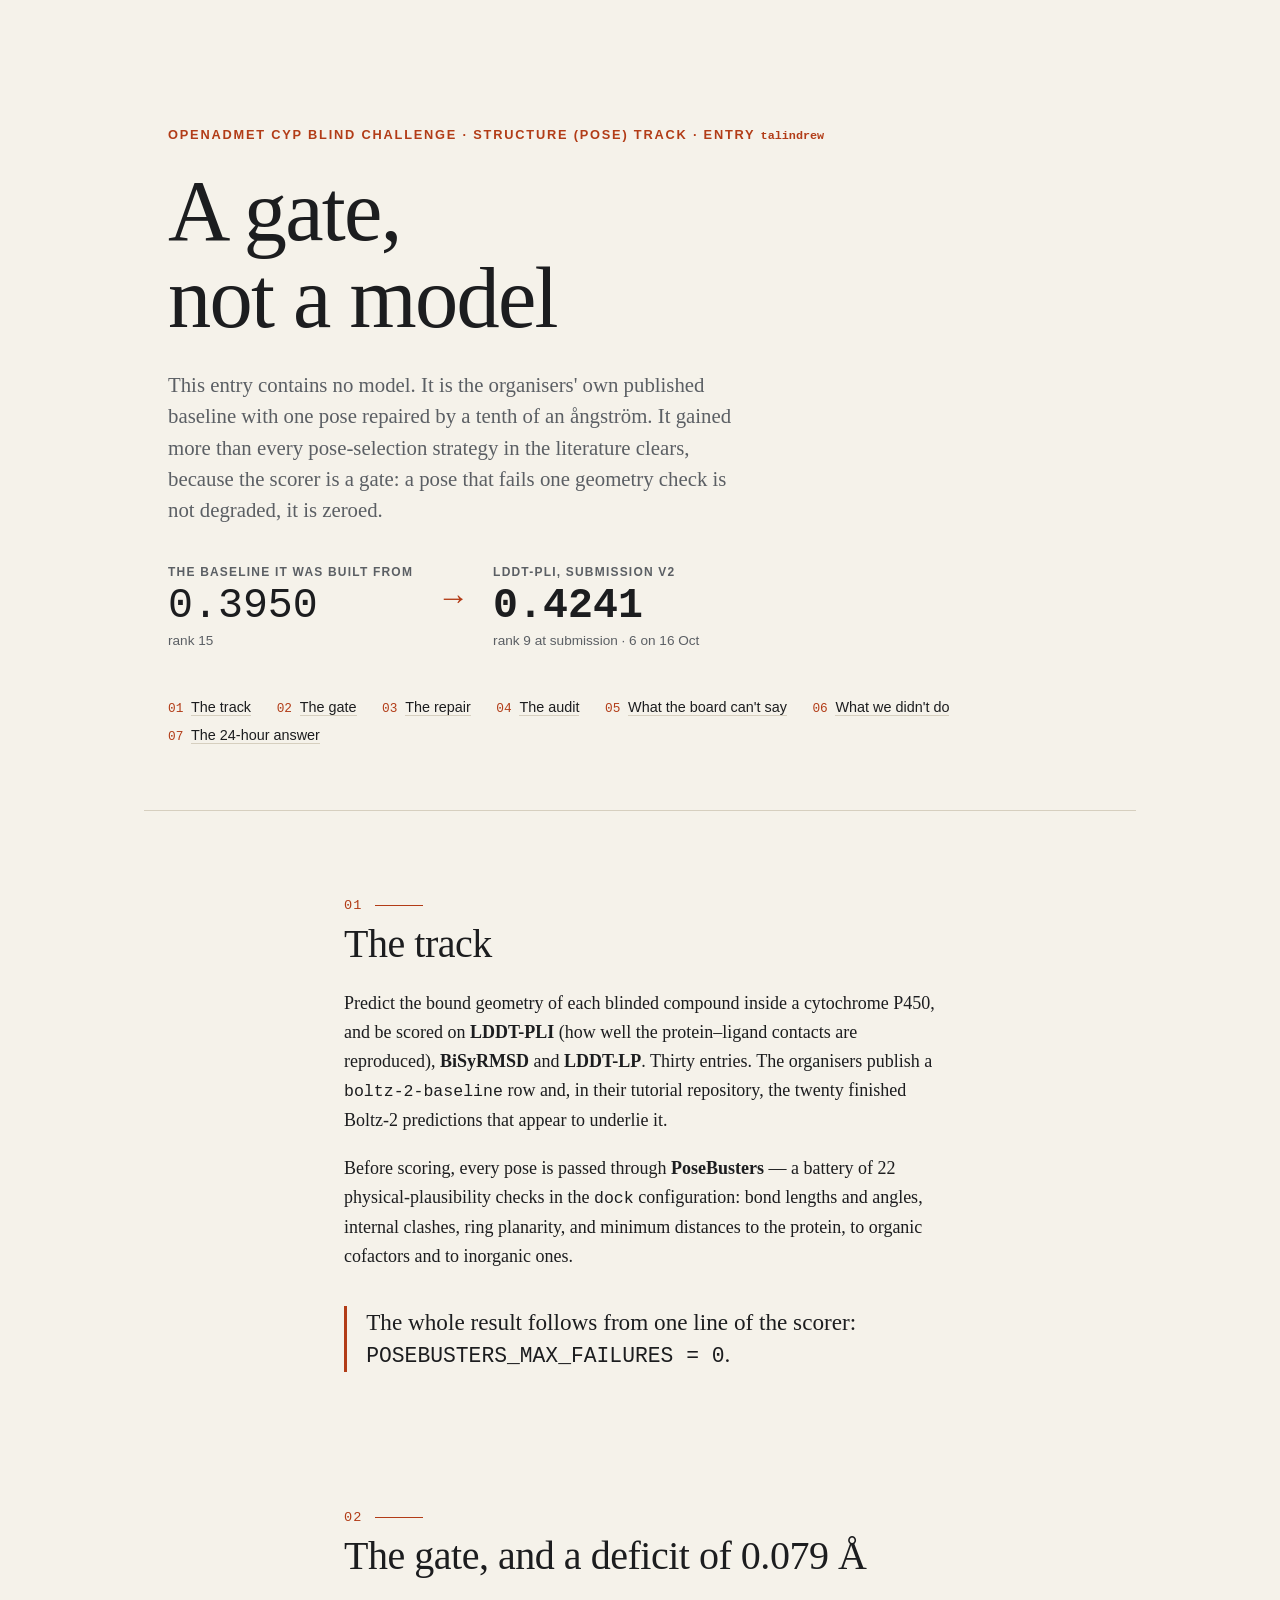
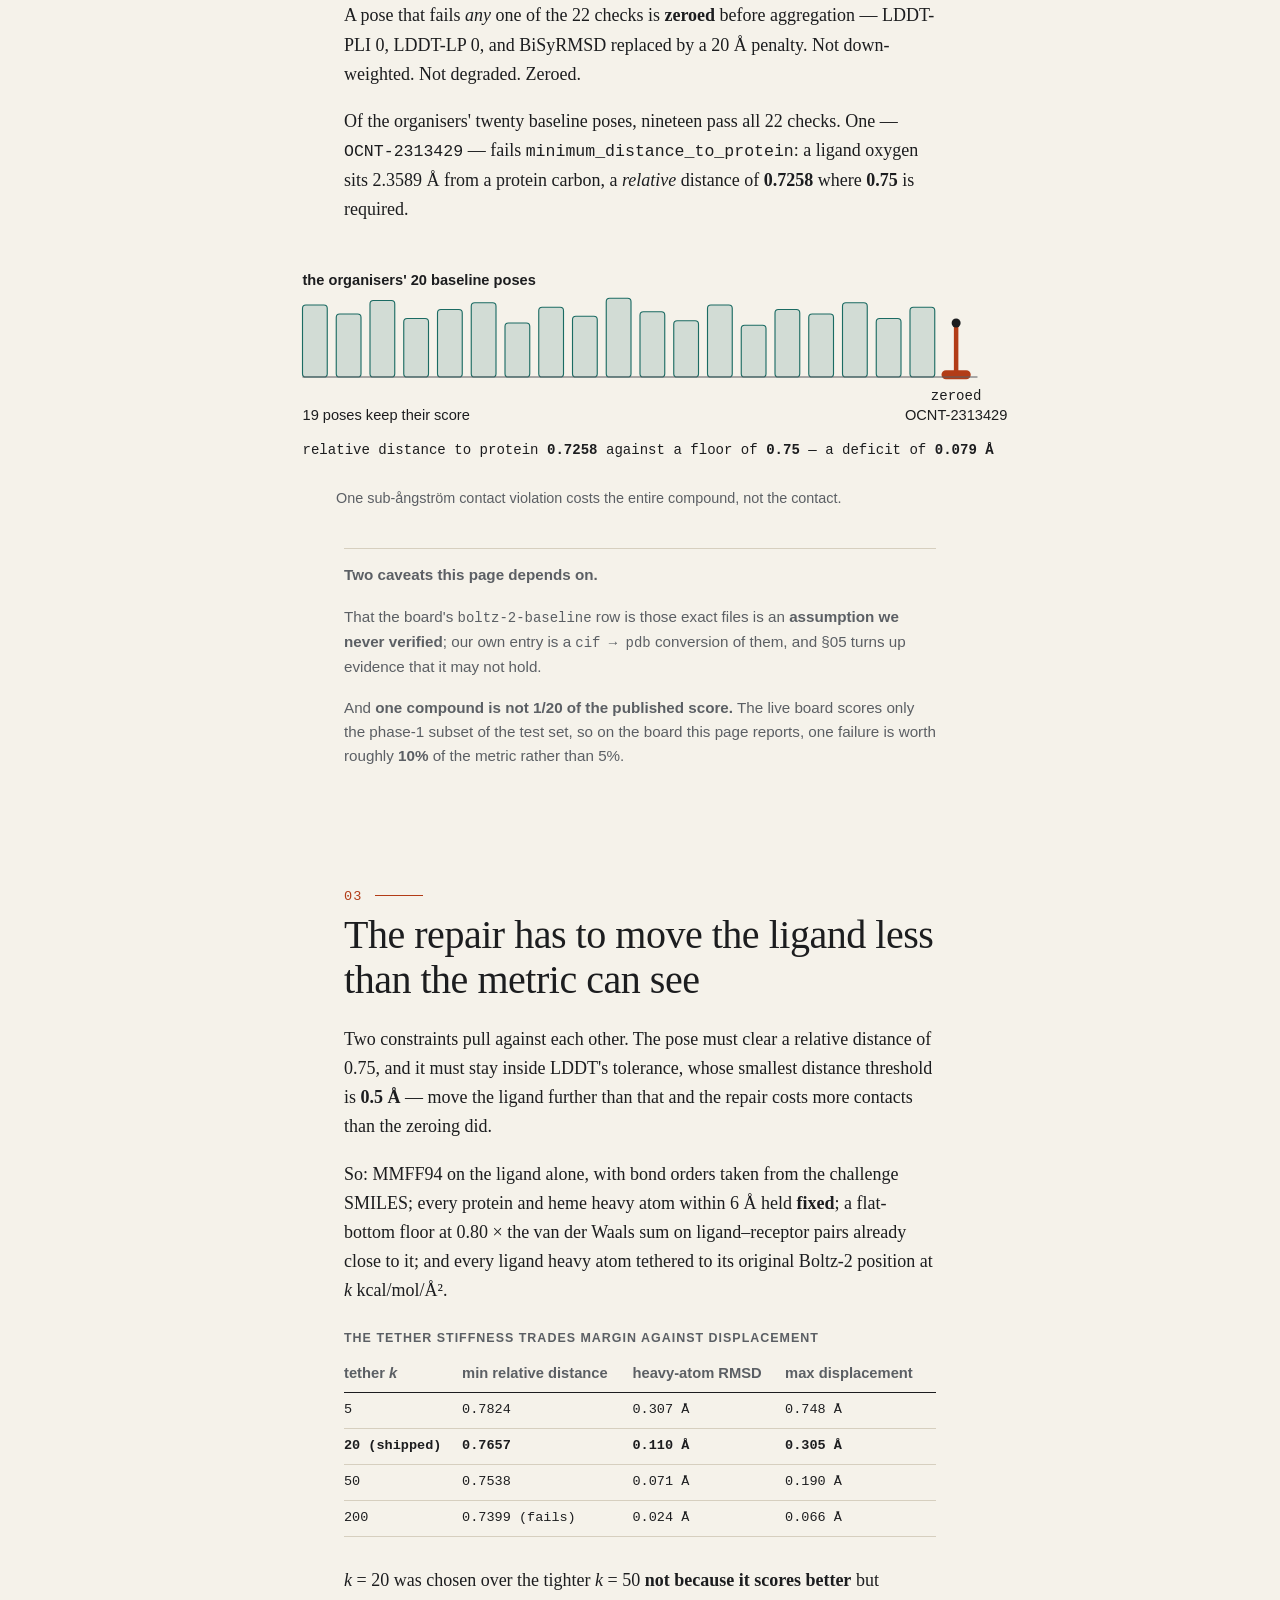
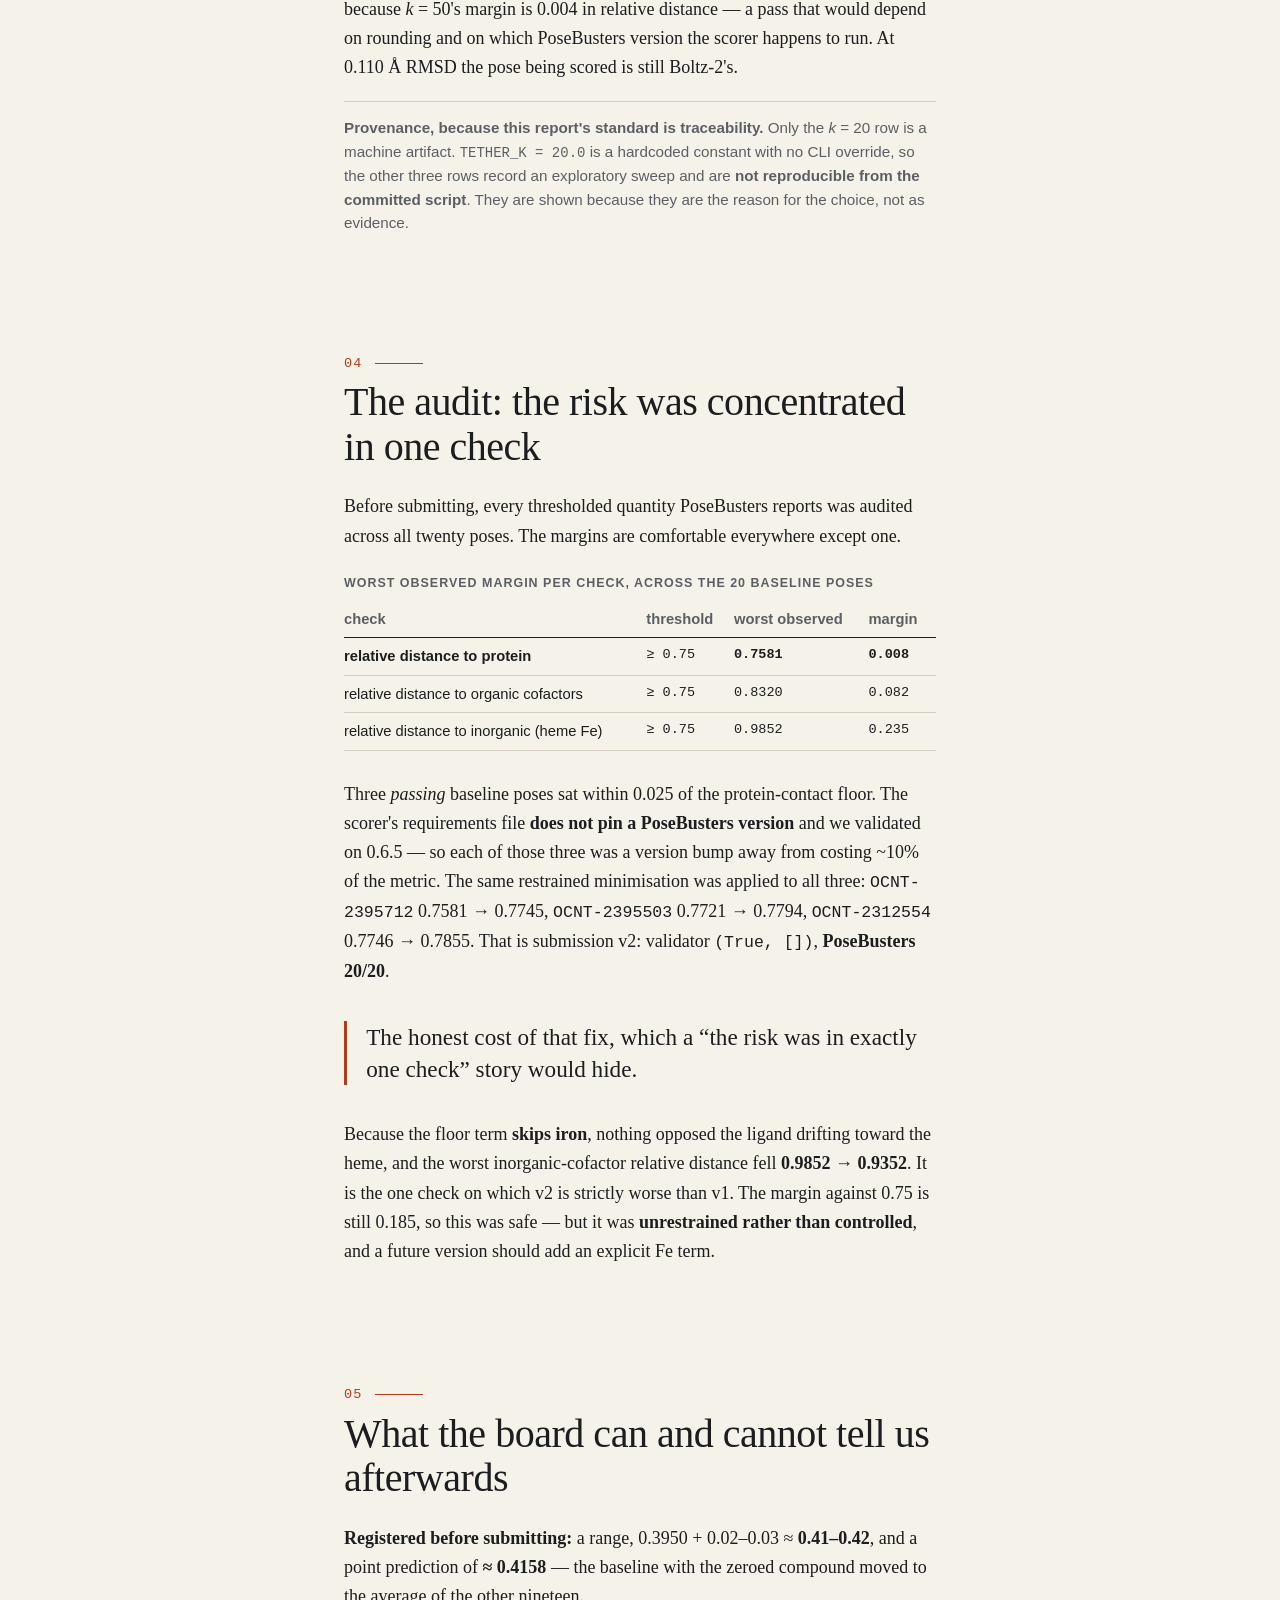
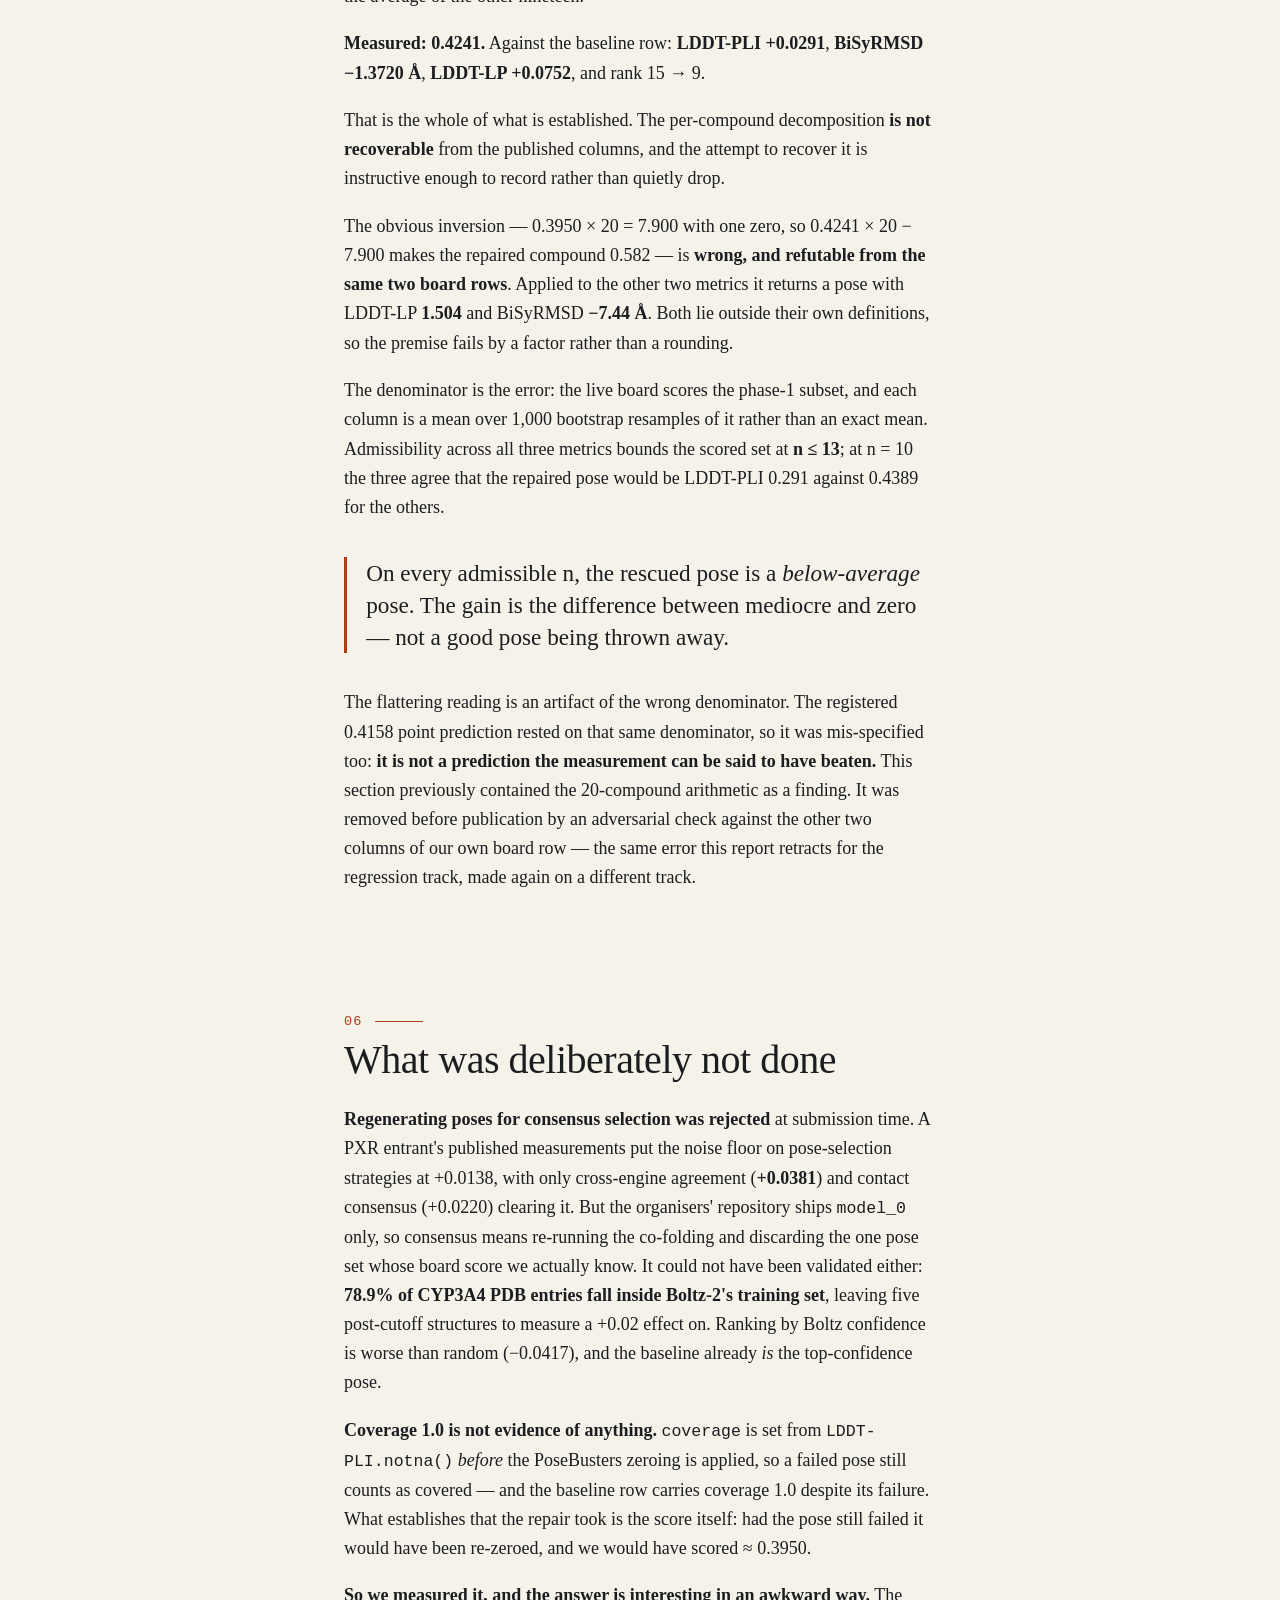
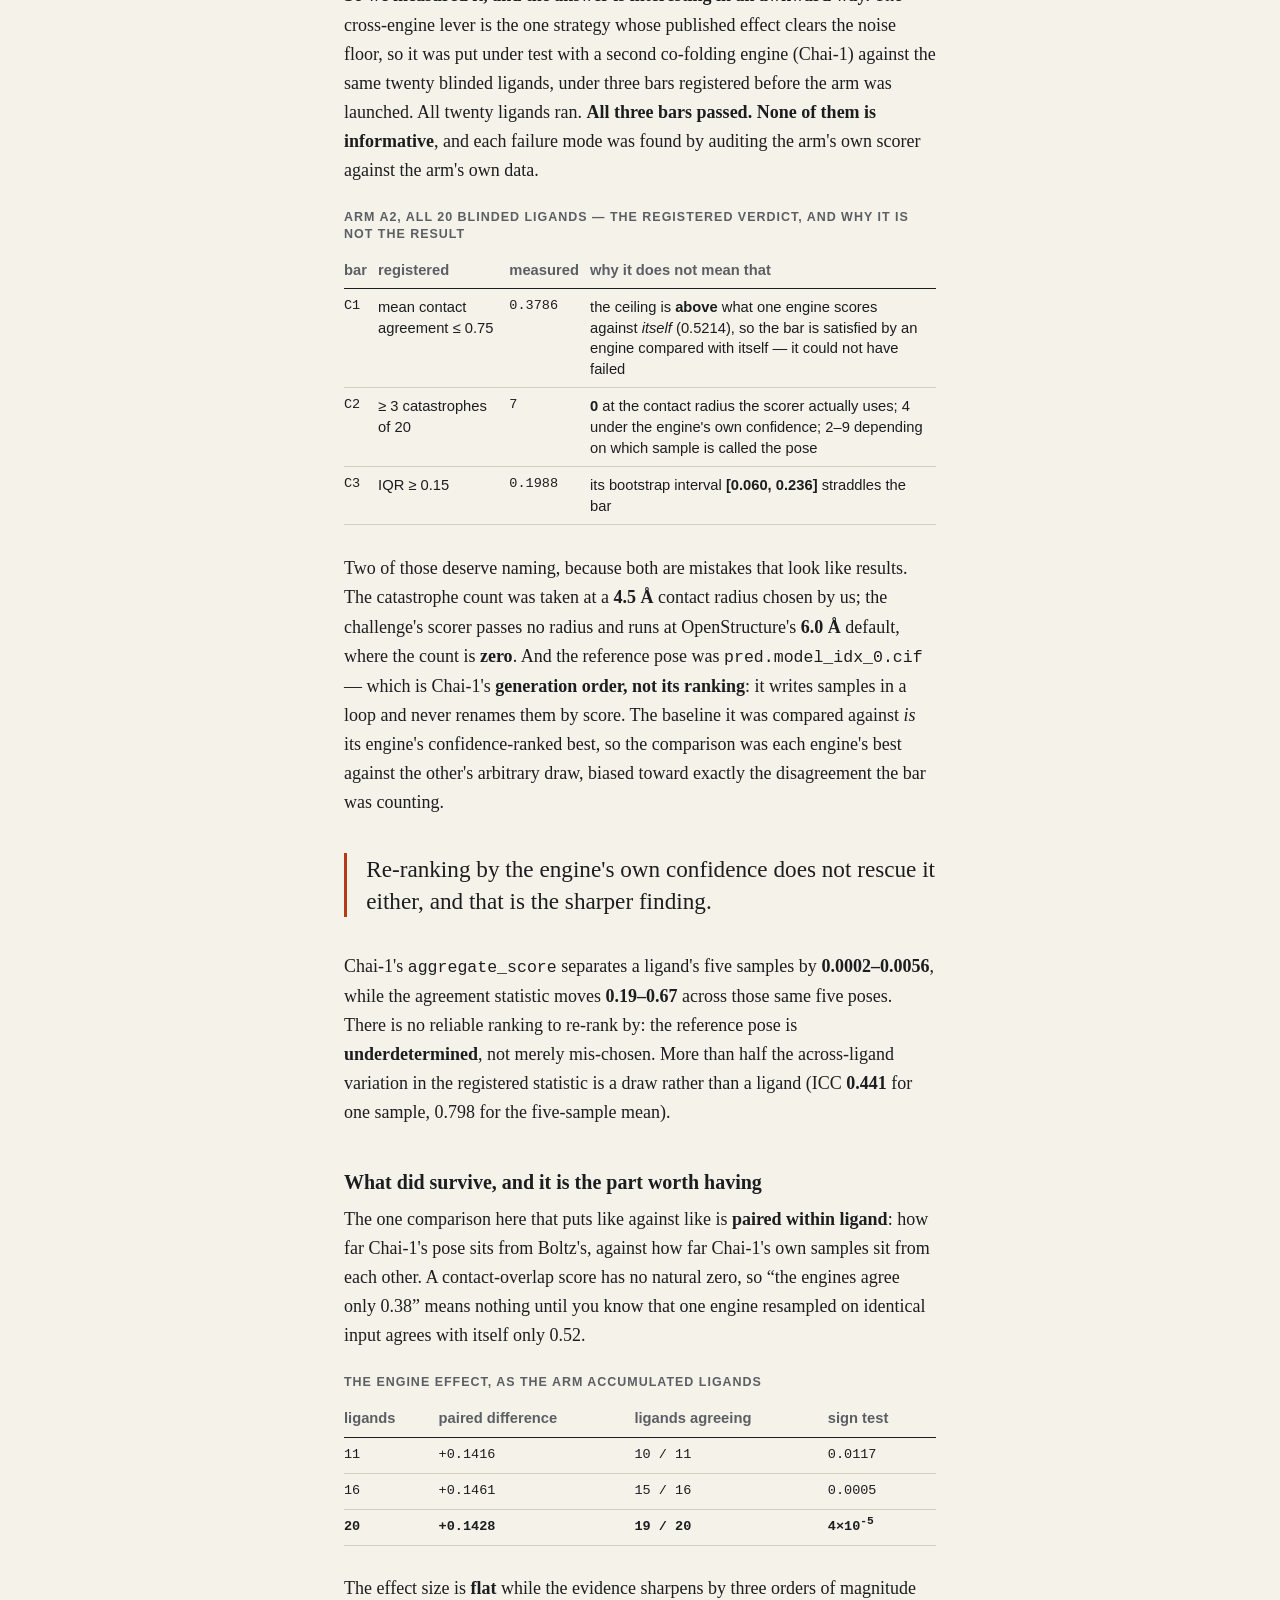
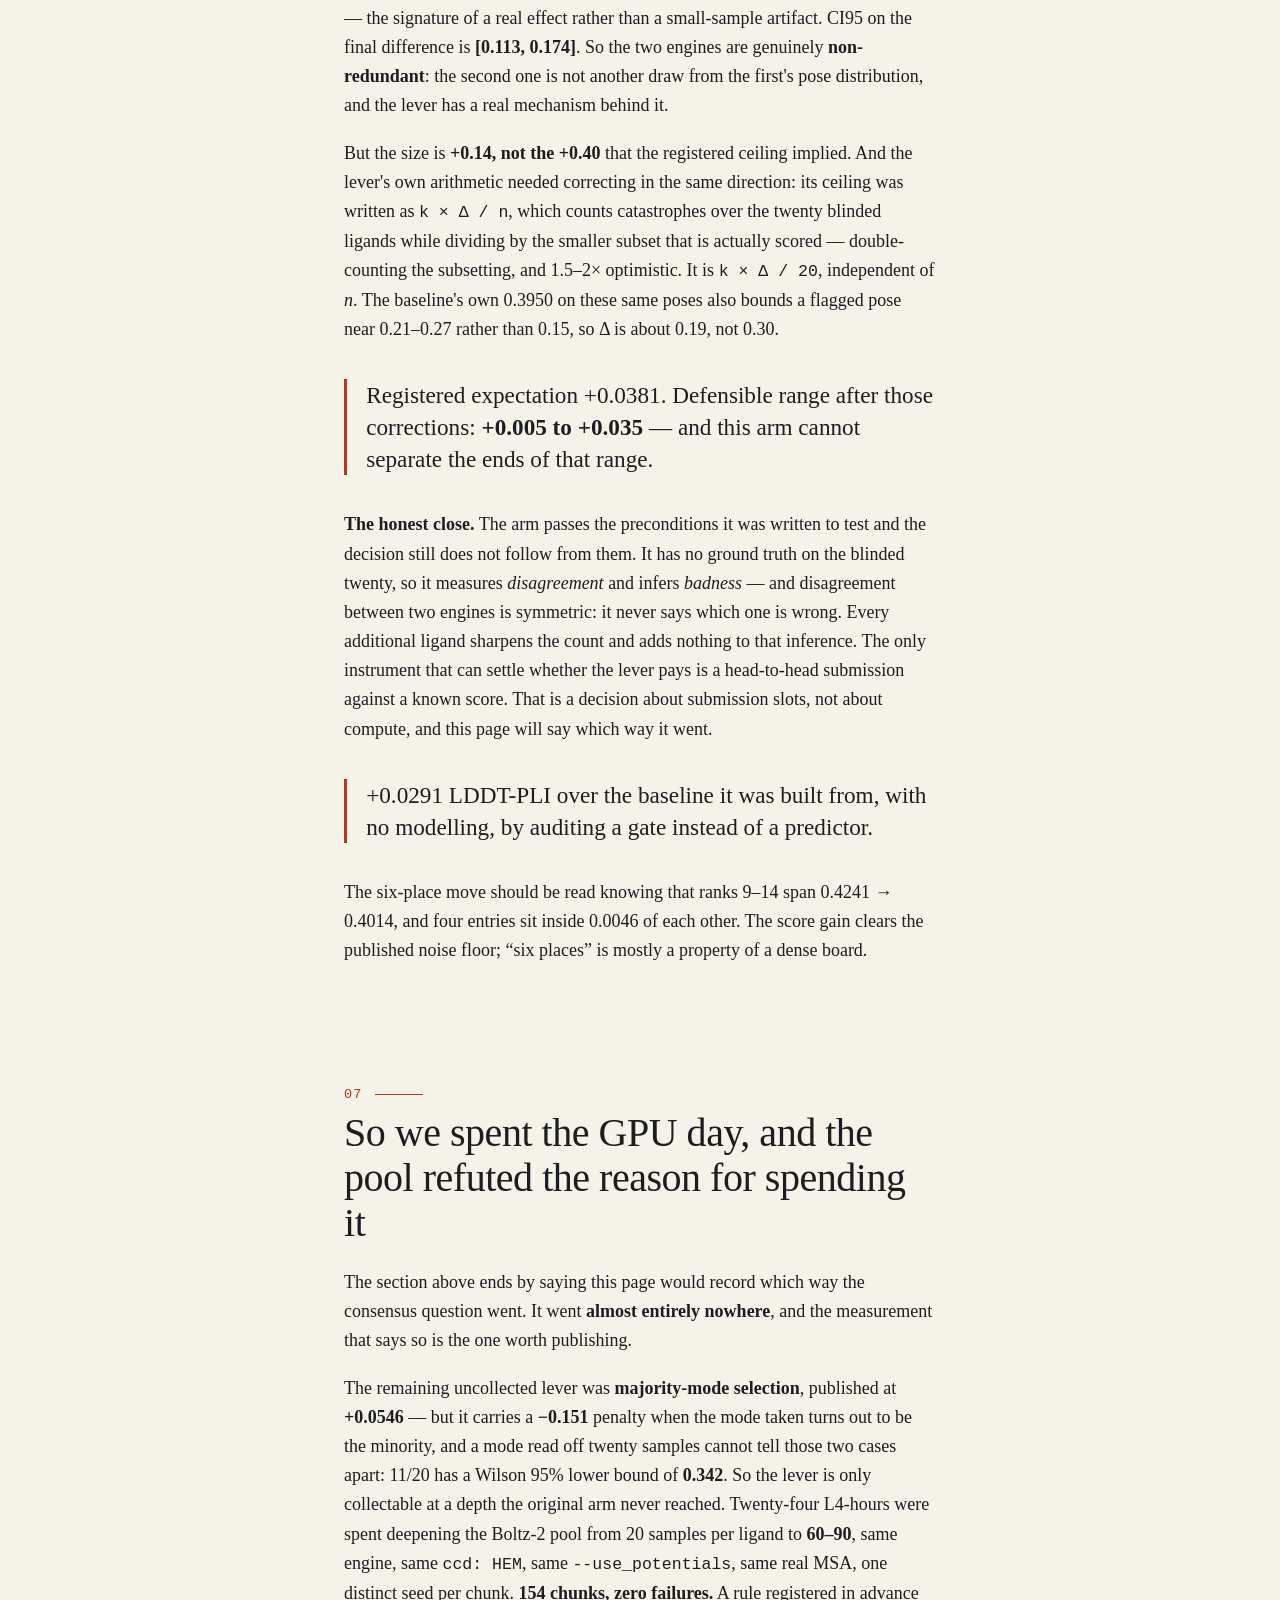
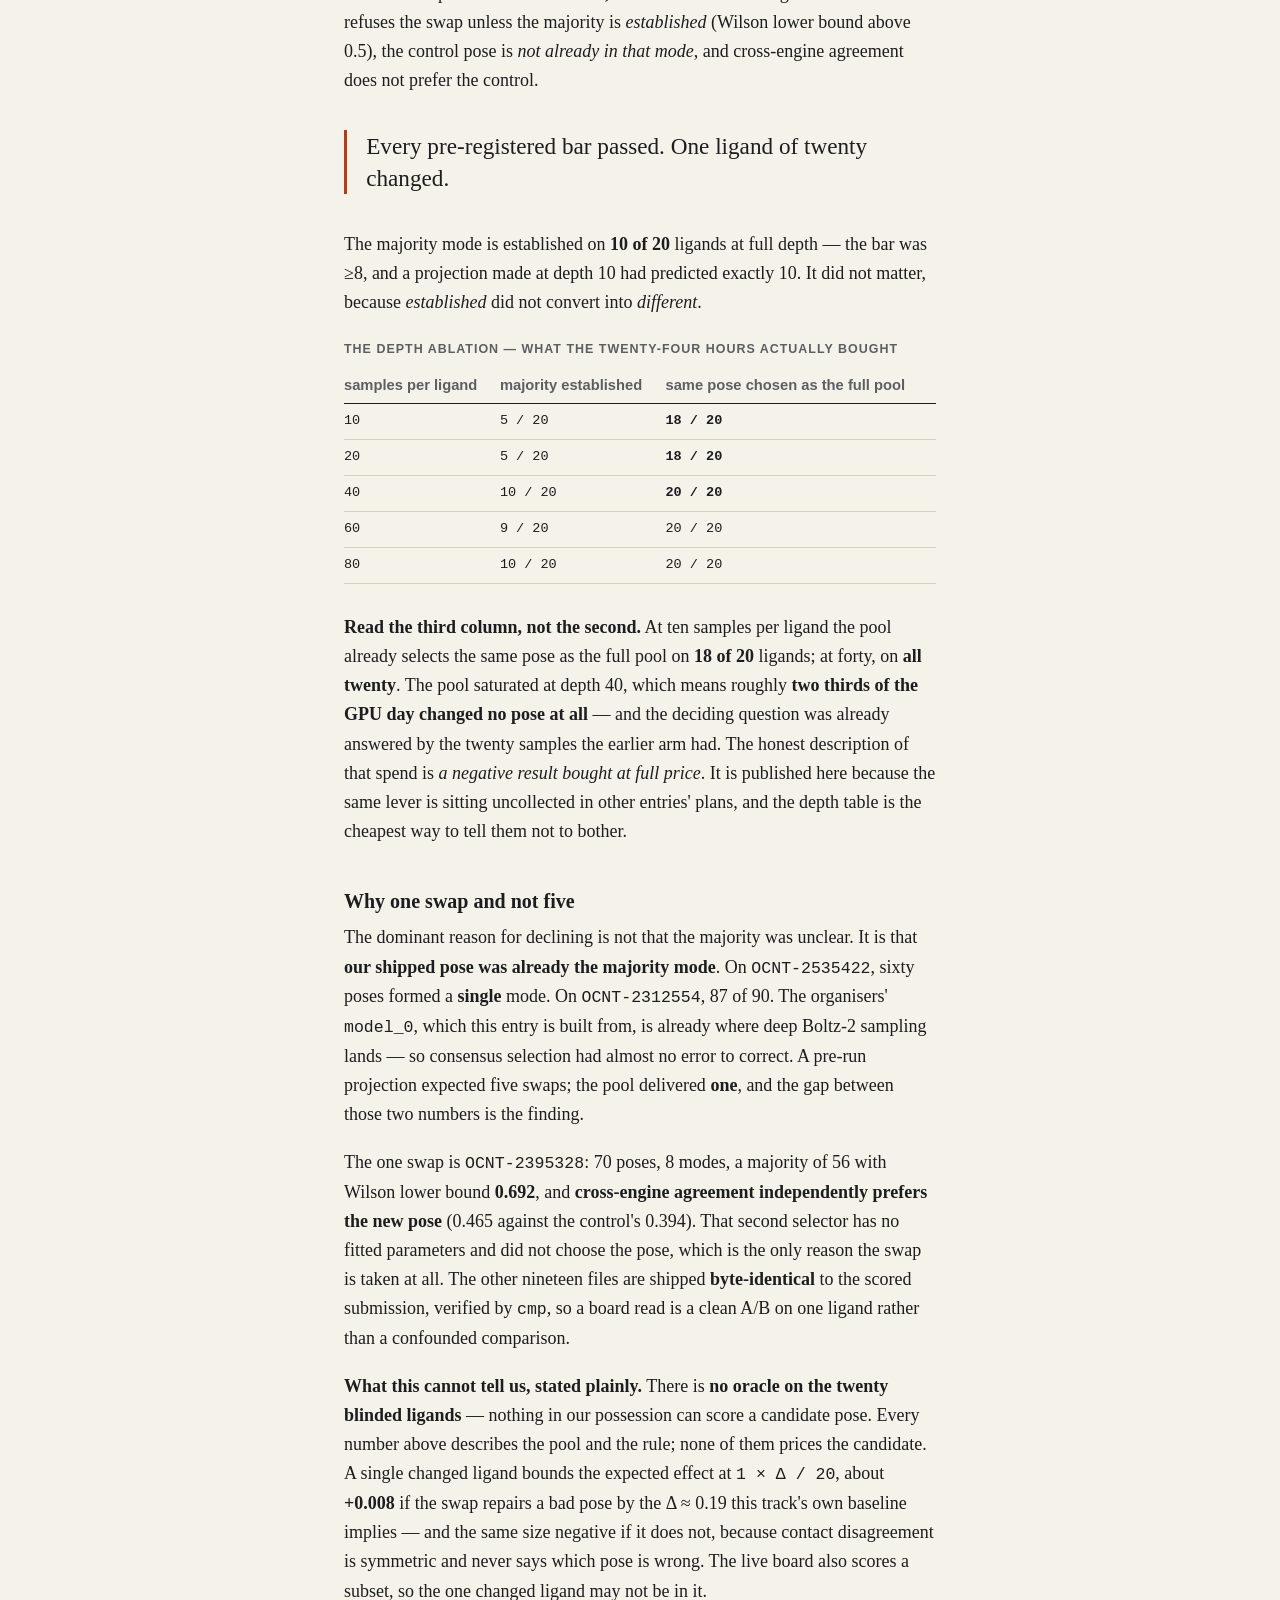
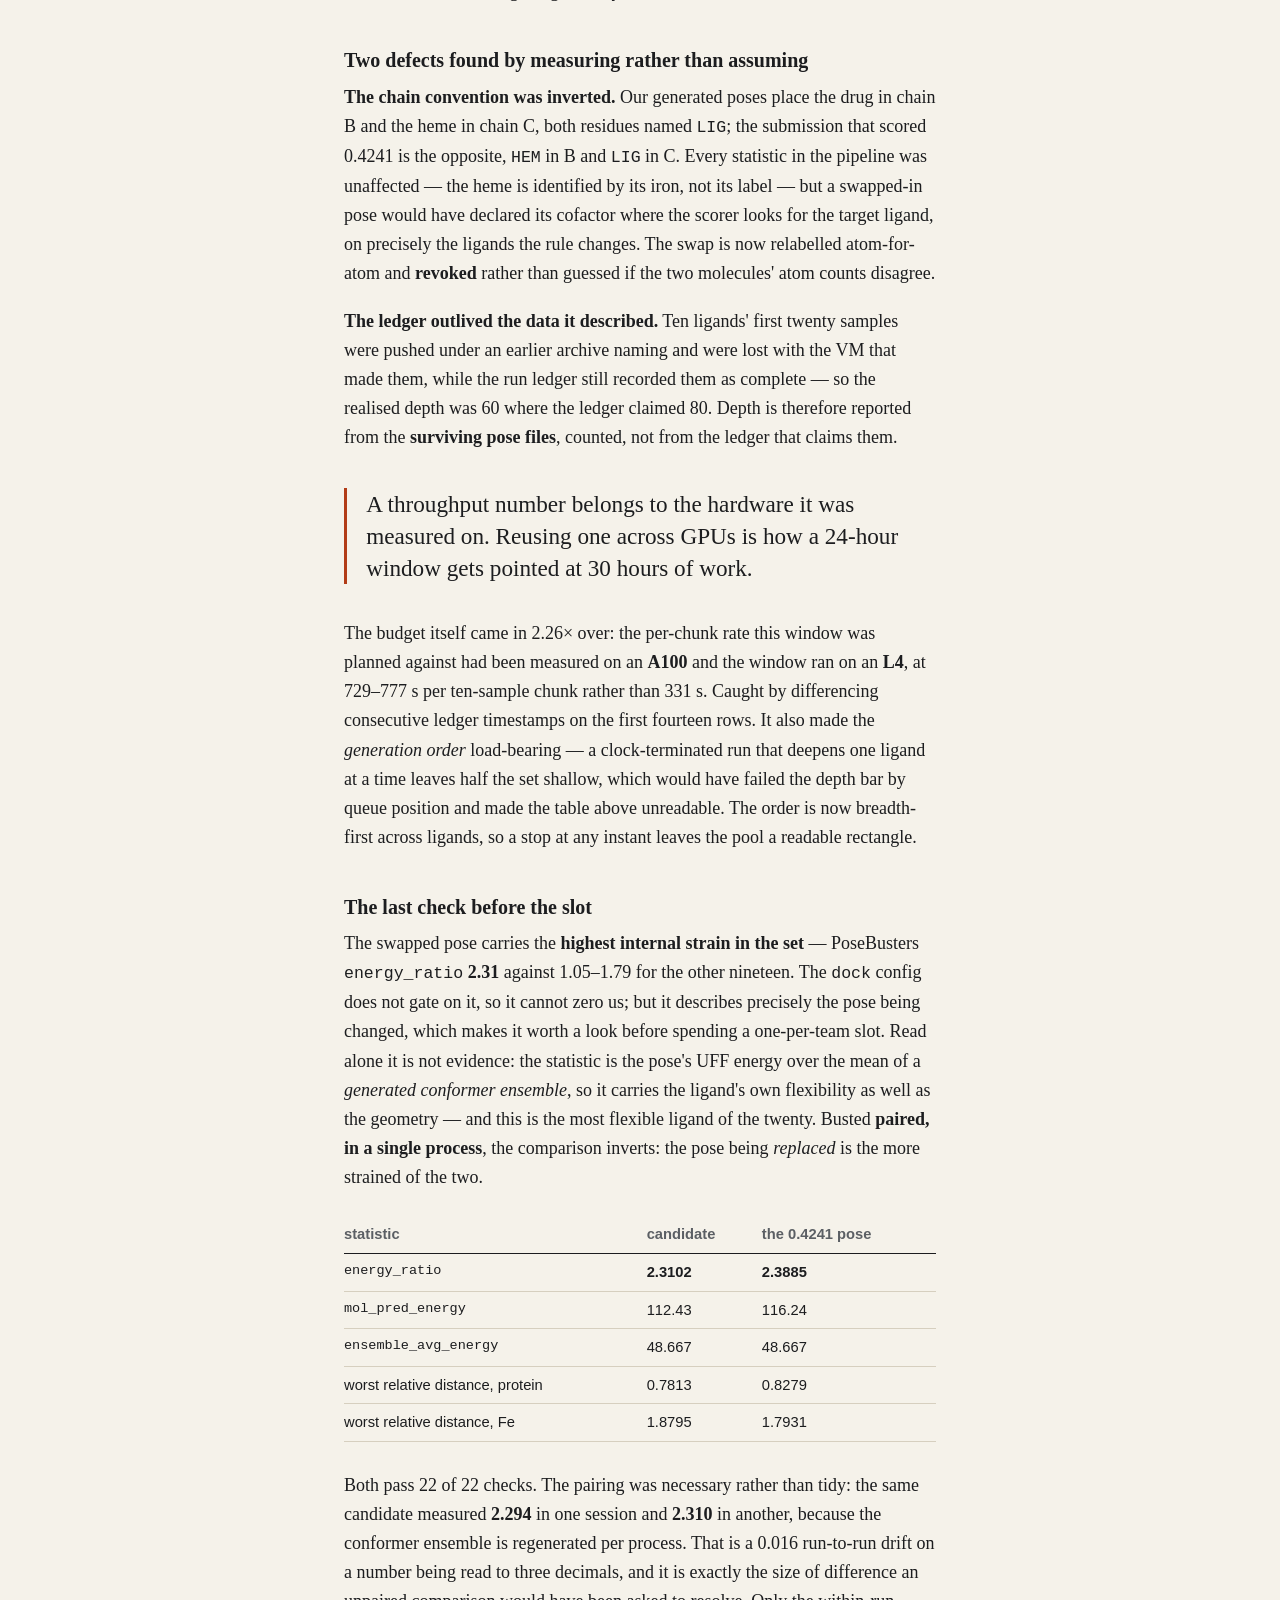
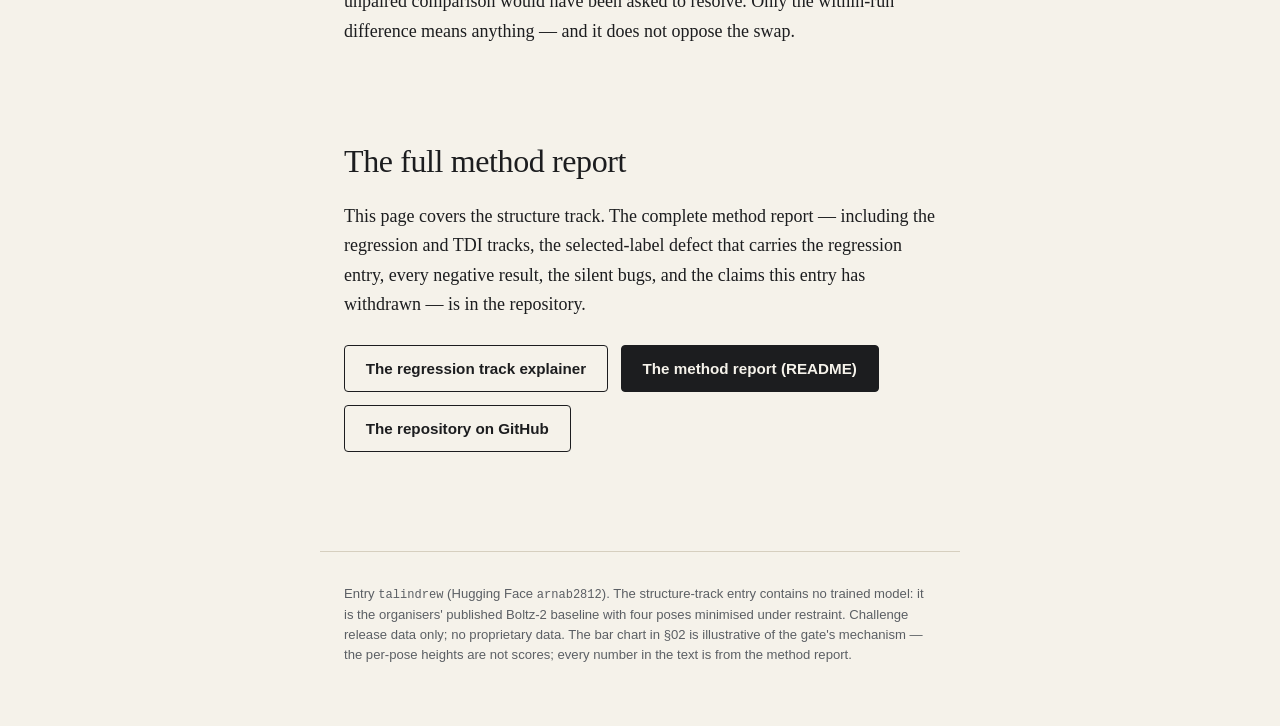
==== commit a948af75: "pose: the swap's strain, measured paired instead of alone The swapped pose has the highest energy_ra" ====
--- a/site/pose.html
+++ b/site/pose.html
@@ -241,6 +241,17 @@
   <p><b>The ledger outlived the data it described.</b> Ten ligands' first twenty samples were pushed under an earlier archive naming and were lost with the VM that made them, while the run ledger still recorded them as complete — so the realised depth was 60 where the ledger claimed 80. Depth is therefore reported from the <b>surviving pose files</b>, counted, not from the ledger that claims them.</p>
   <p class="pull">A throughput number belongs to the hardware it was measured on. Reusing one across GPUs is how a 24-hour window gets pointed at 30 hours of work.</p>
   <p>The budget itself came in 2.26&times; over: the per-chunk rate this window was planned against had been measured on an <b>A100</b> and the window ran on an <b>L4</b>, at 729&ndash;777 s per ten-sample chunk rather than 331 s. Caught by differencing consecutive ledger timestamps on the first fourteen rows. It also made the <em>generation order</em> load-bearing — a clock-terminated run that deepens one ligand at a time leaves half the set shallow, which would have failed the depth bar by queue position and made the table above unreadable. The order is now breadth-first across ligands, so a stop at any instant leaves the pool a readable rectangle.</p>
+
+  <h3>The last check before the slot</h3>
+  <p>The swapped pose carries the <b>highest internal strain in the set</b> — PoseBusters <span class="mono">energy_ratio</span> <b>2.31</b> against 1.05&ndash;1.79 for the other nineteen. The <span class="mono">dock</span> config does not gate on it, so it cannot zero us; but it describes precisely the pose being changed, which makes it worth a look before spending a one-per-team slot. Read alone it is not evidence: the statistic is the pose's UFF energy over the mean of a <em>generated conformer ensemble</em>, so it carries the ligand's own flexibility as well as the geometry &mdash; and this is the most flexible ligand of the twenty. Busted <b>paired, in a single process</b>, the comparison inverts: the pose being <em>replaced</em> is the more strained of the two.</p>
+  <div class="table-wrap"><table><thead><tr><th>statistic</th><th>candidate</th><th>the 0.4241 pose</th></tr></thead><tbody>
+    <tr><td class="mono">energy_ratio</td><td><b>2.3102</b></td><td><b>2.3885</b></td></tr>
+    <tr><td class="mono">mol_pred_energy</td><td>112.43</td><td>116.24</td></tr>
+    <tr><td class="mono">ensemble_avg_energy</td><td>48.667</td><td>48.667</td></tr>
+    <tr><td>worst relative distance, protein</td><td>0.7813</td><td>0.8279</td></tr>
+    <tr><td>worst relative distance, Fe</td><td>1.8795</td><td>1.7931</td></tr>
+  </tbody></table></div>
+  <p>Both pass 22 of 22 checks. The pairing was necessary rather than tidy: the same candidate measured <b>2.294</b> in one session and <b>2.310</b> in another, because the conformer ensemble is regenerated per process. That is a 0.016 run-to-run drift on a number being read to three decimals, and it is exactly the size of difference an unpaired comparison would have been asked to resolve. Only the within-run difference means anything &mdash; and it does not oppose the swap.</p>
 </section>
 
 <section id="read" class="chapter coda">
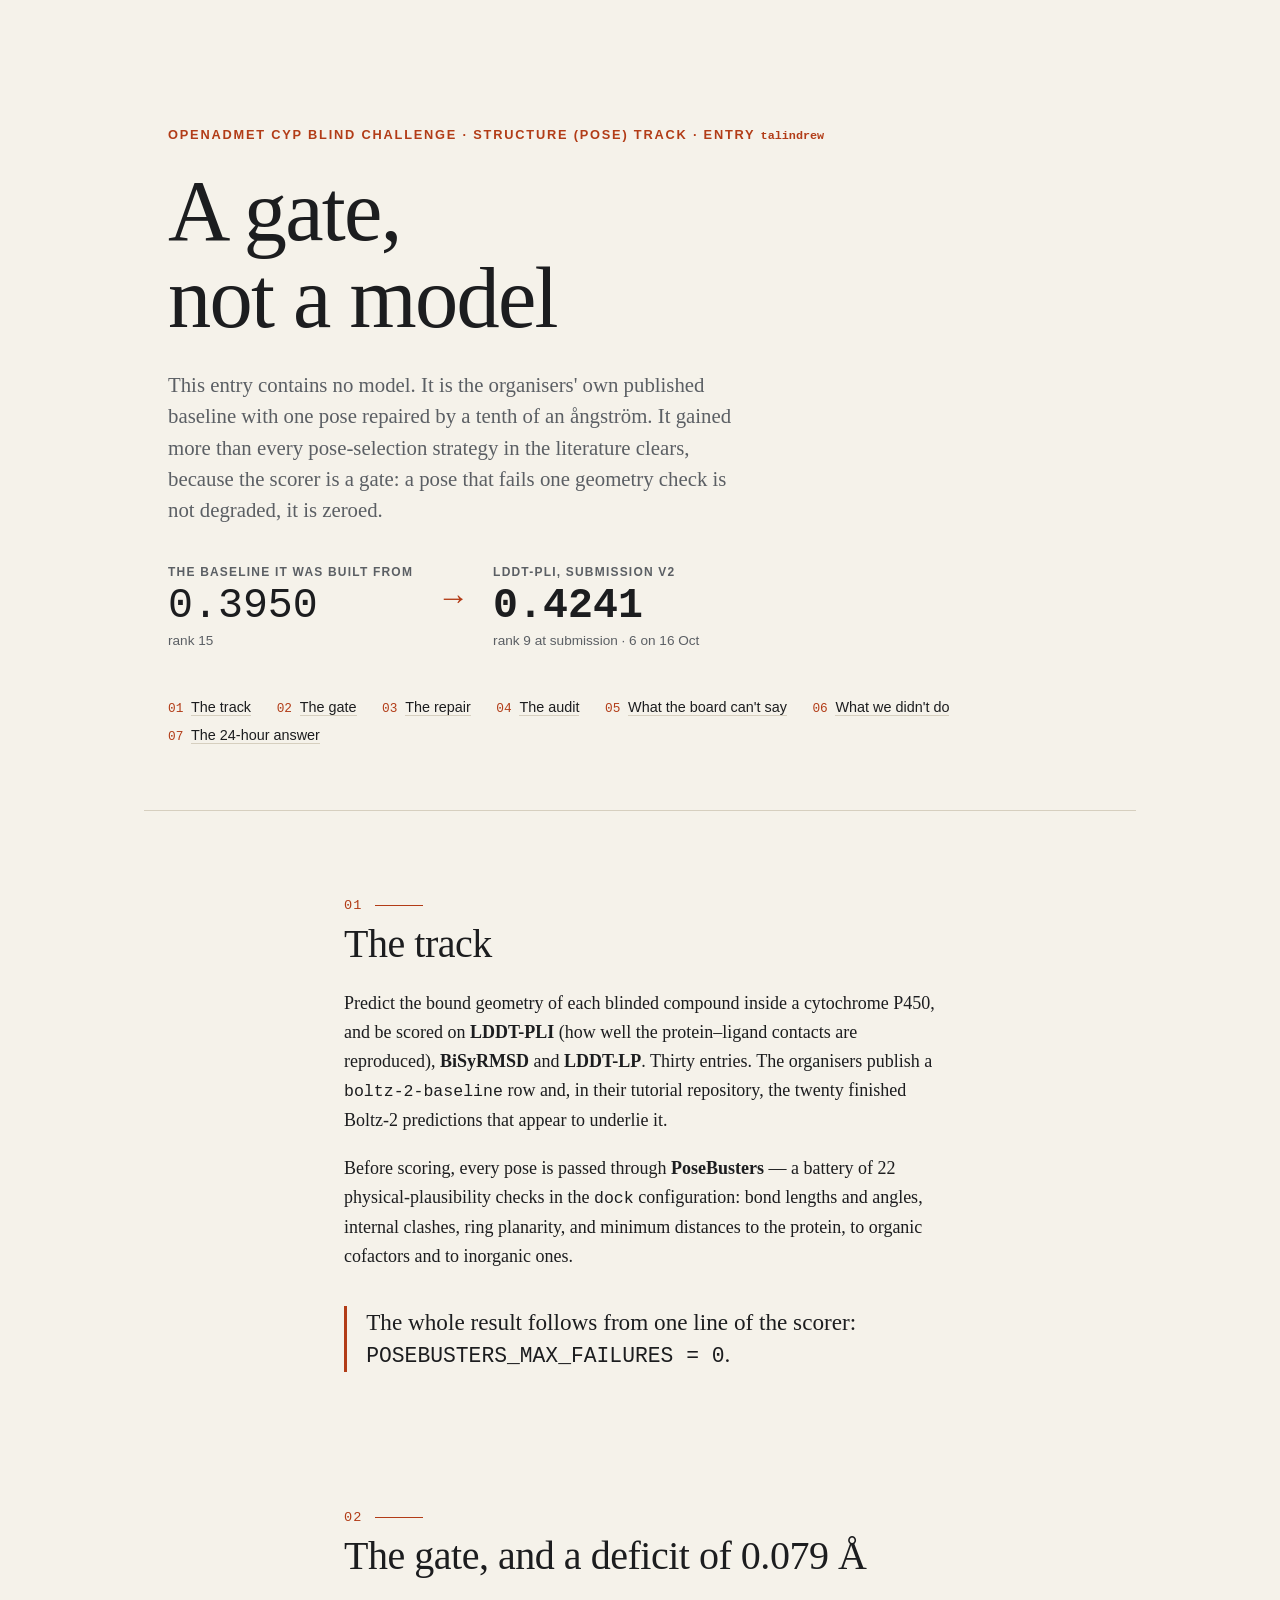
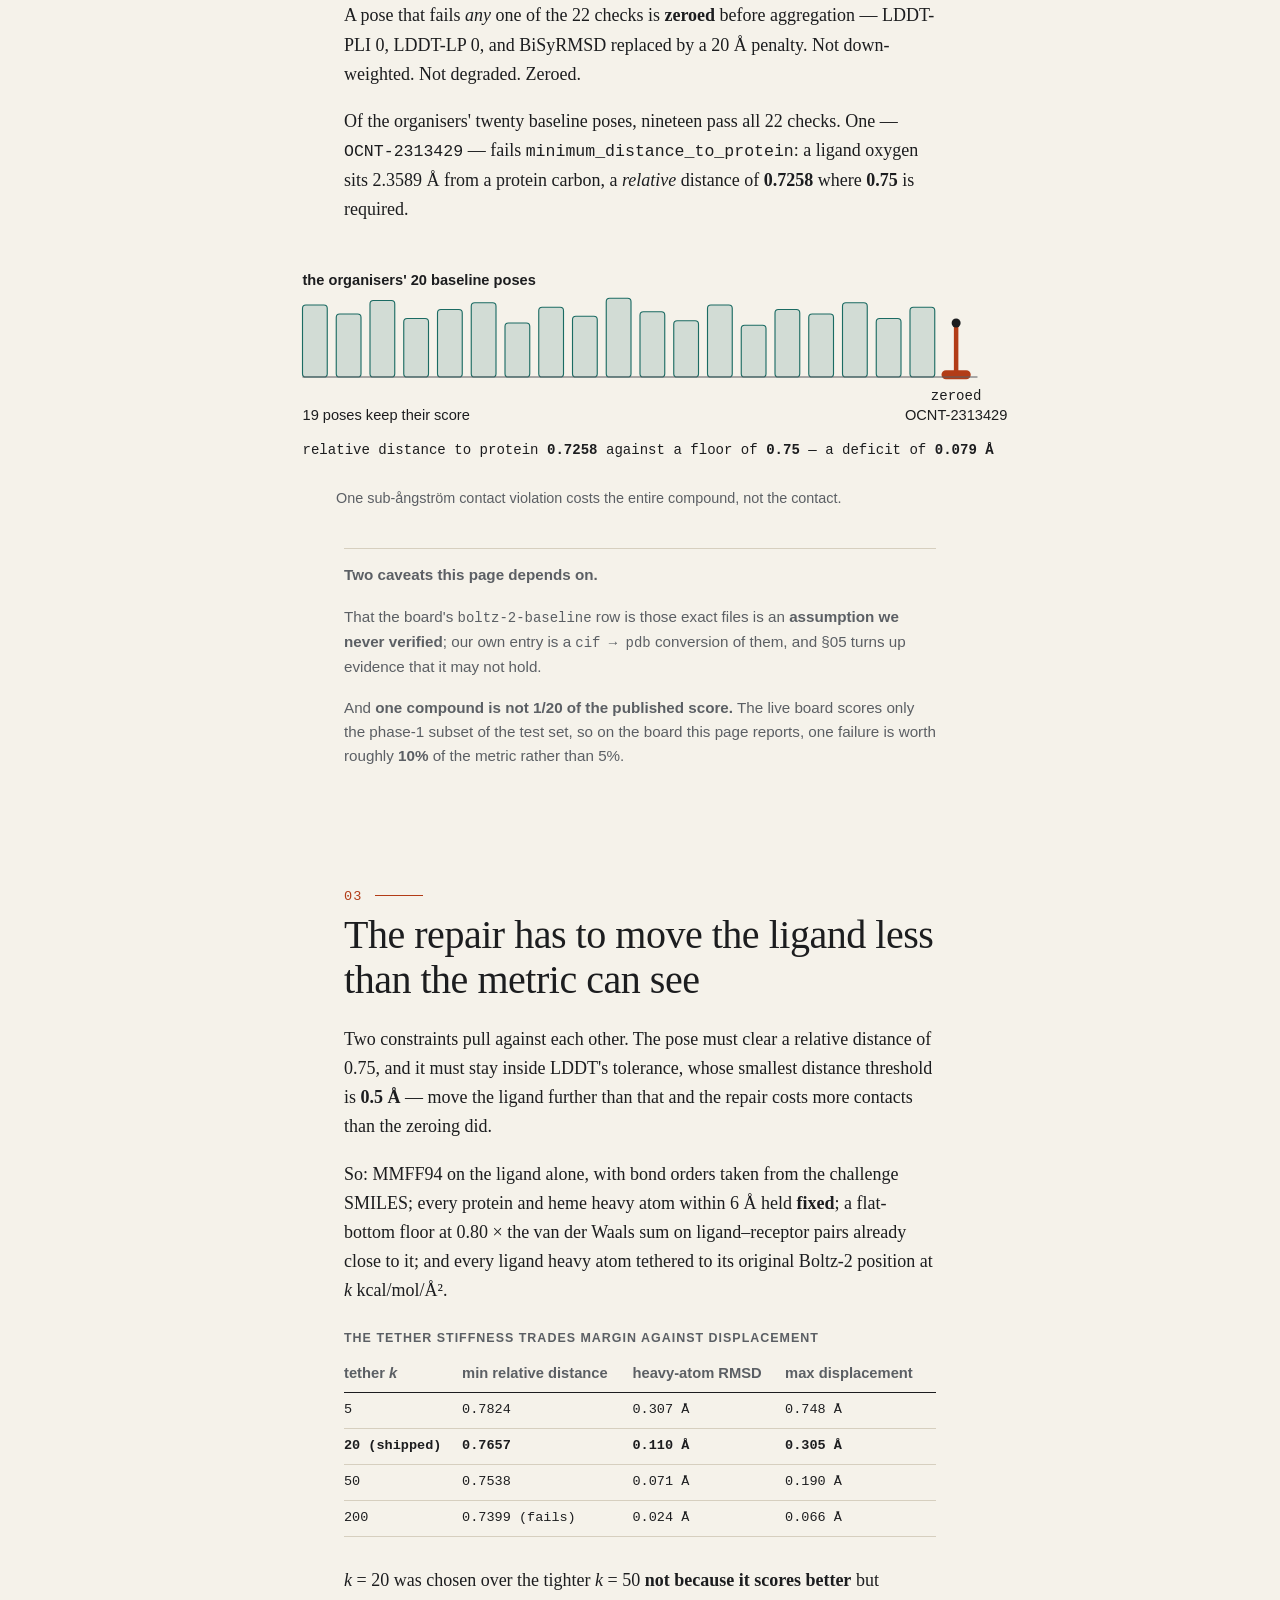
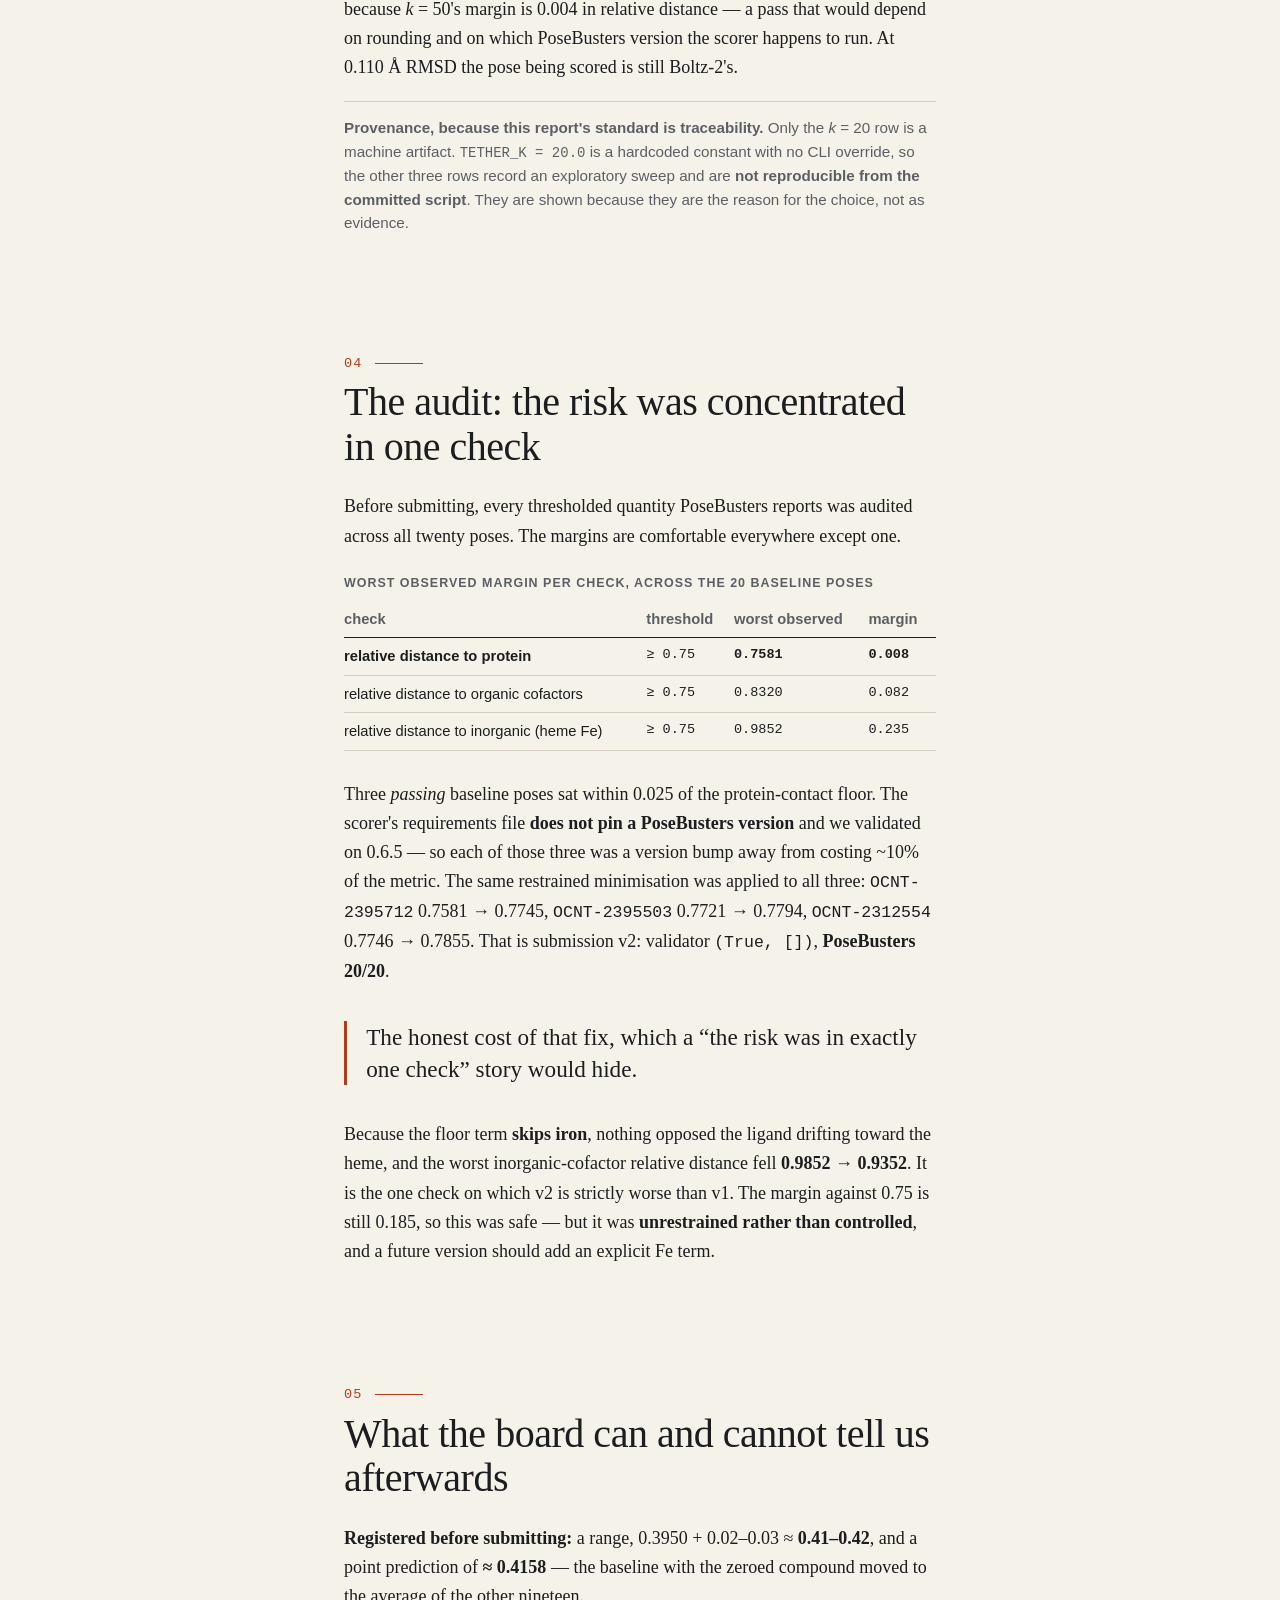
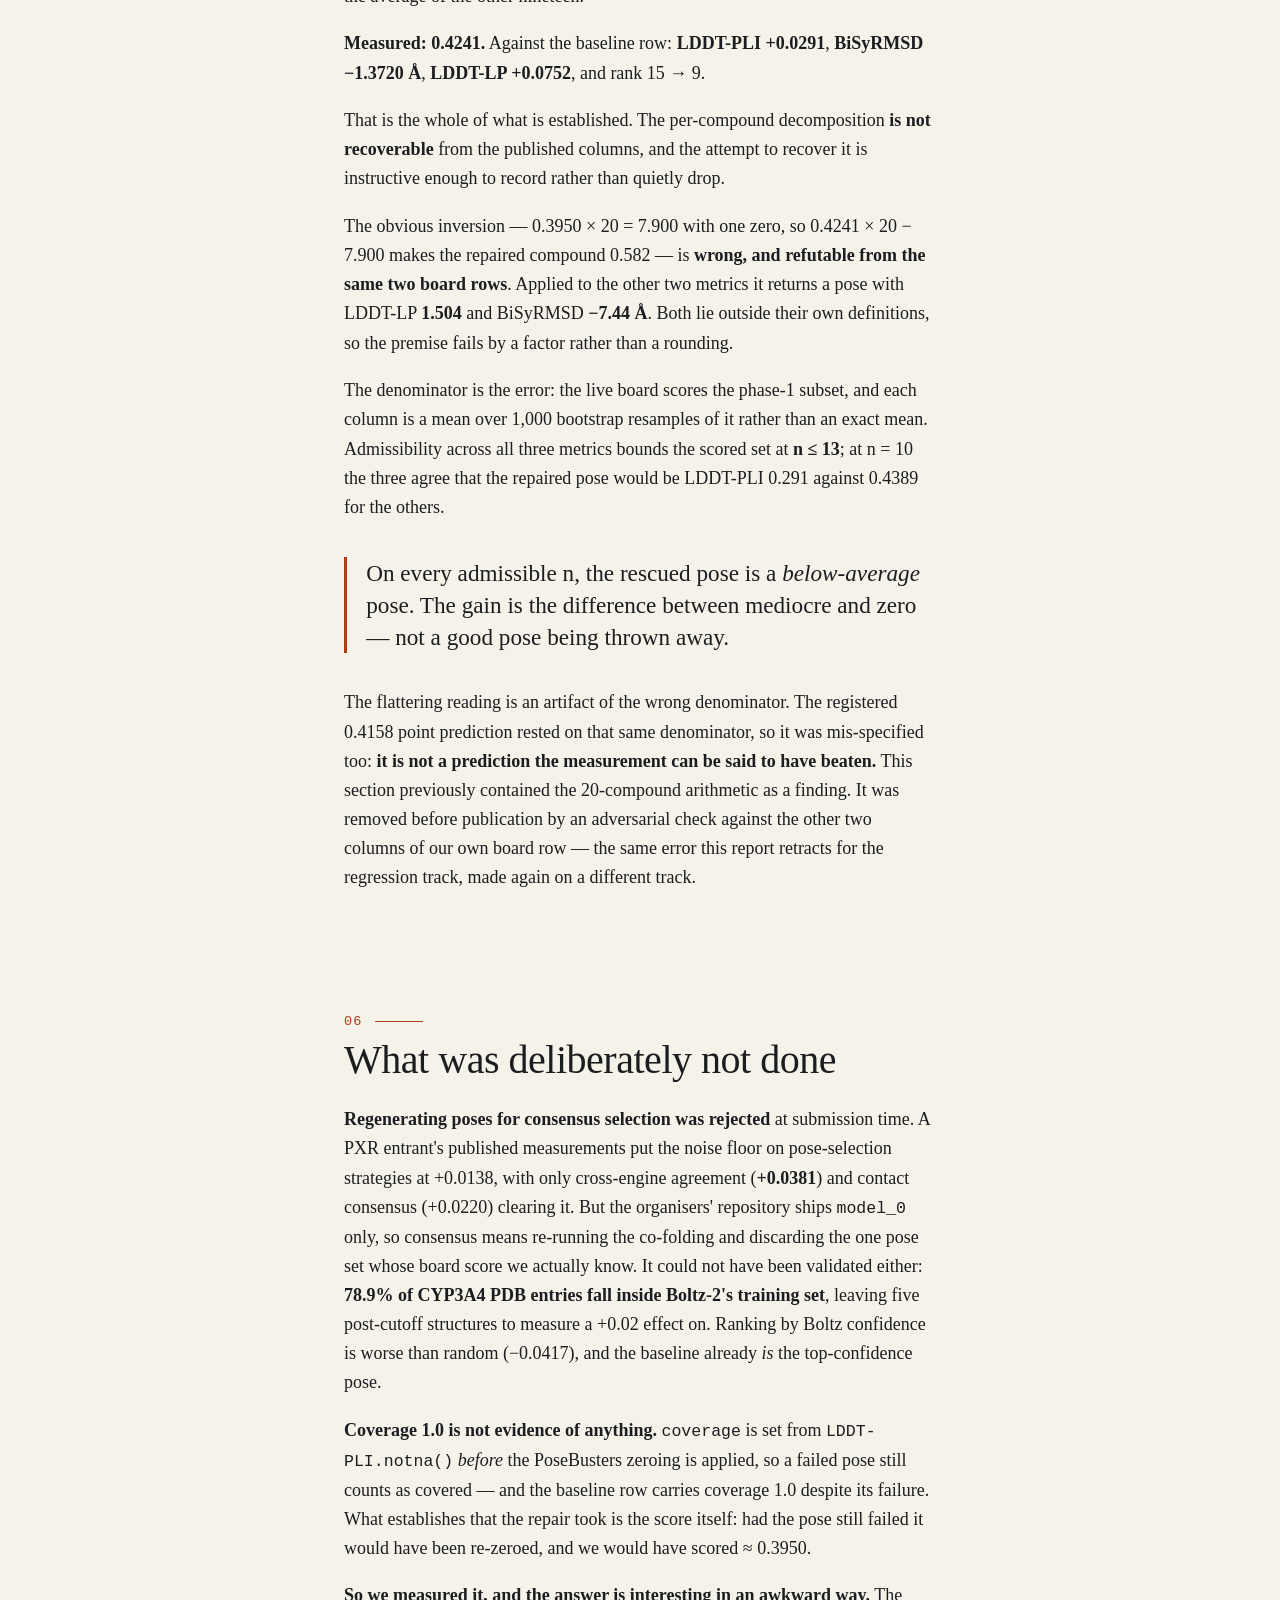
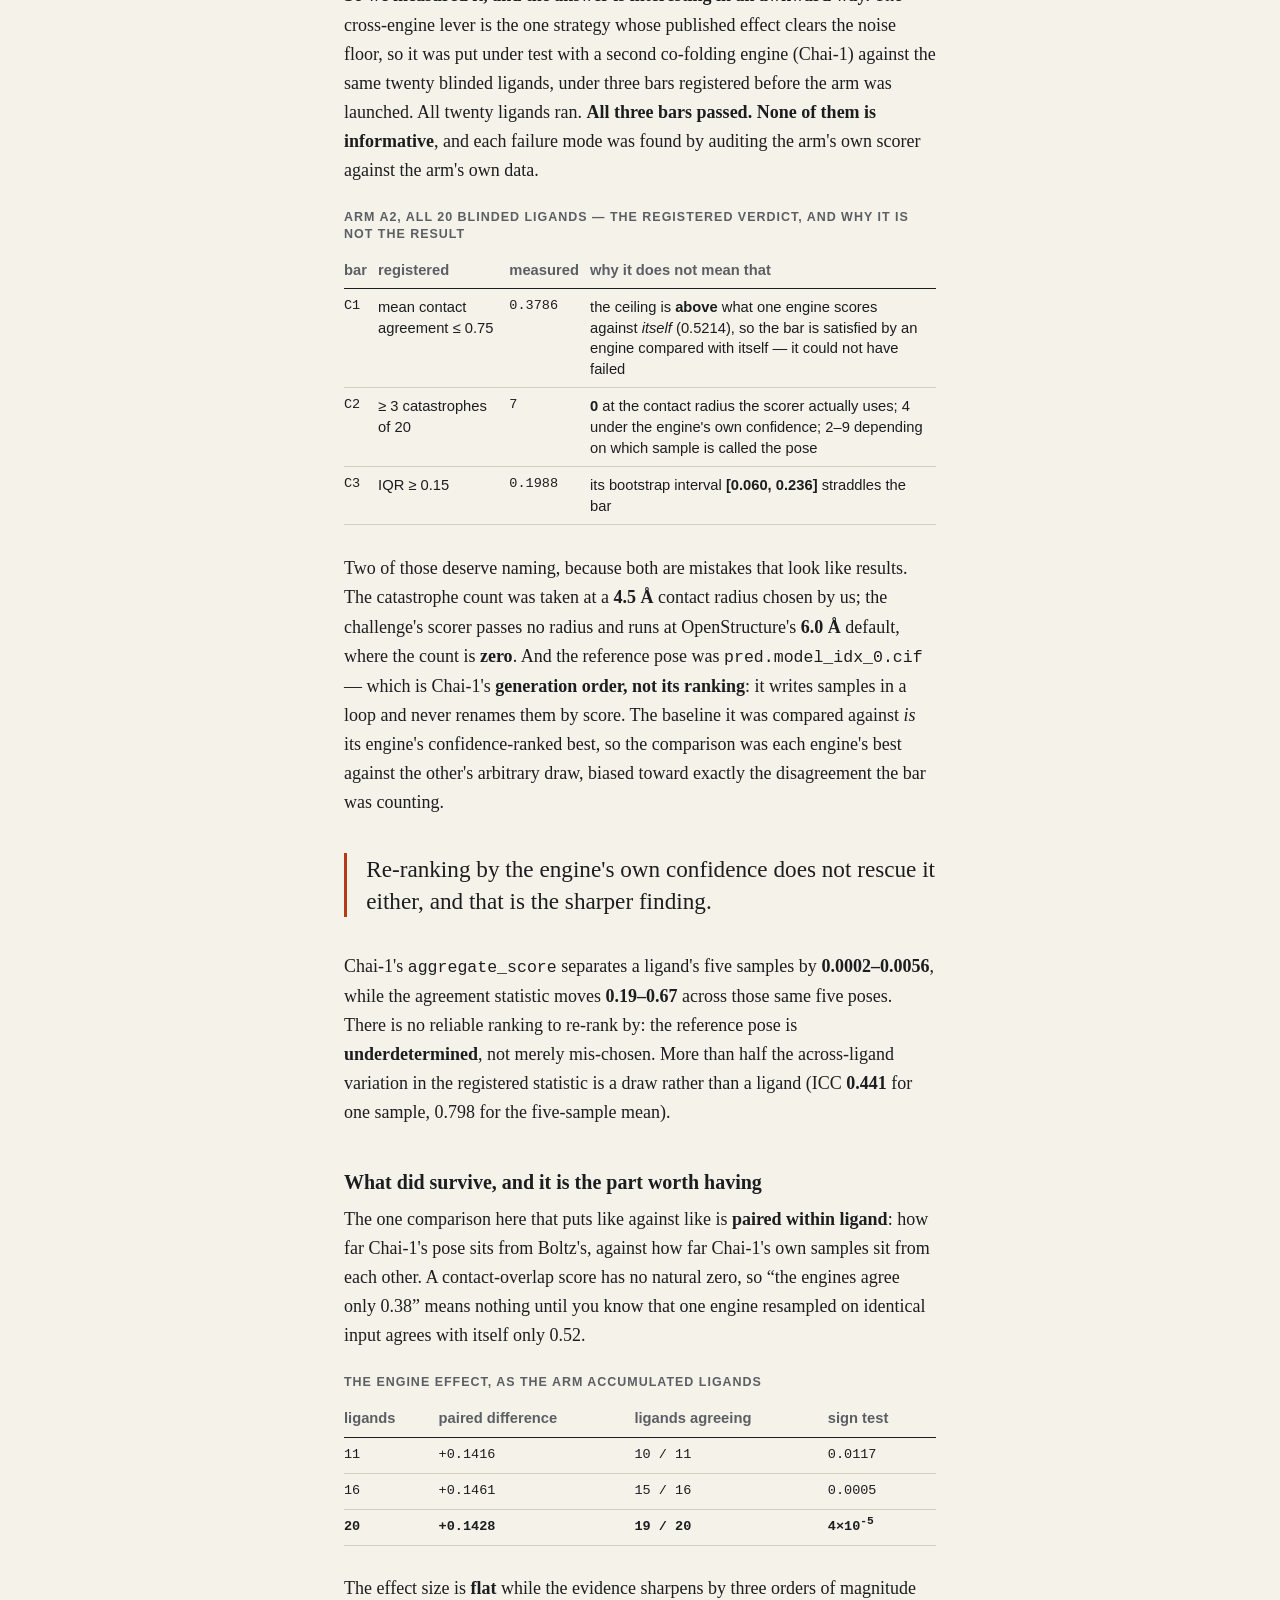
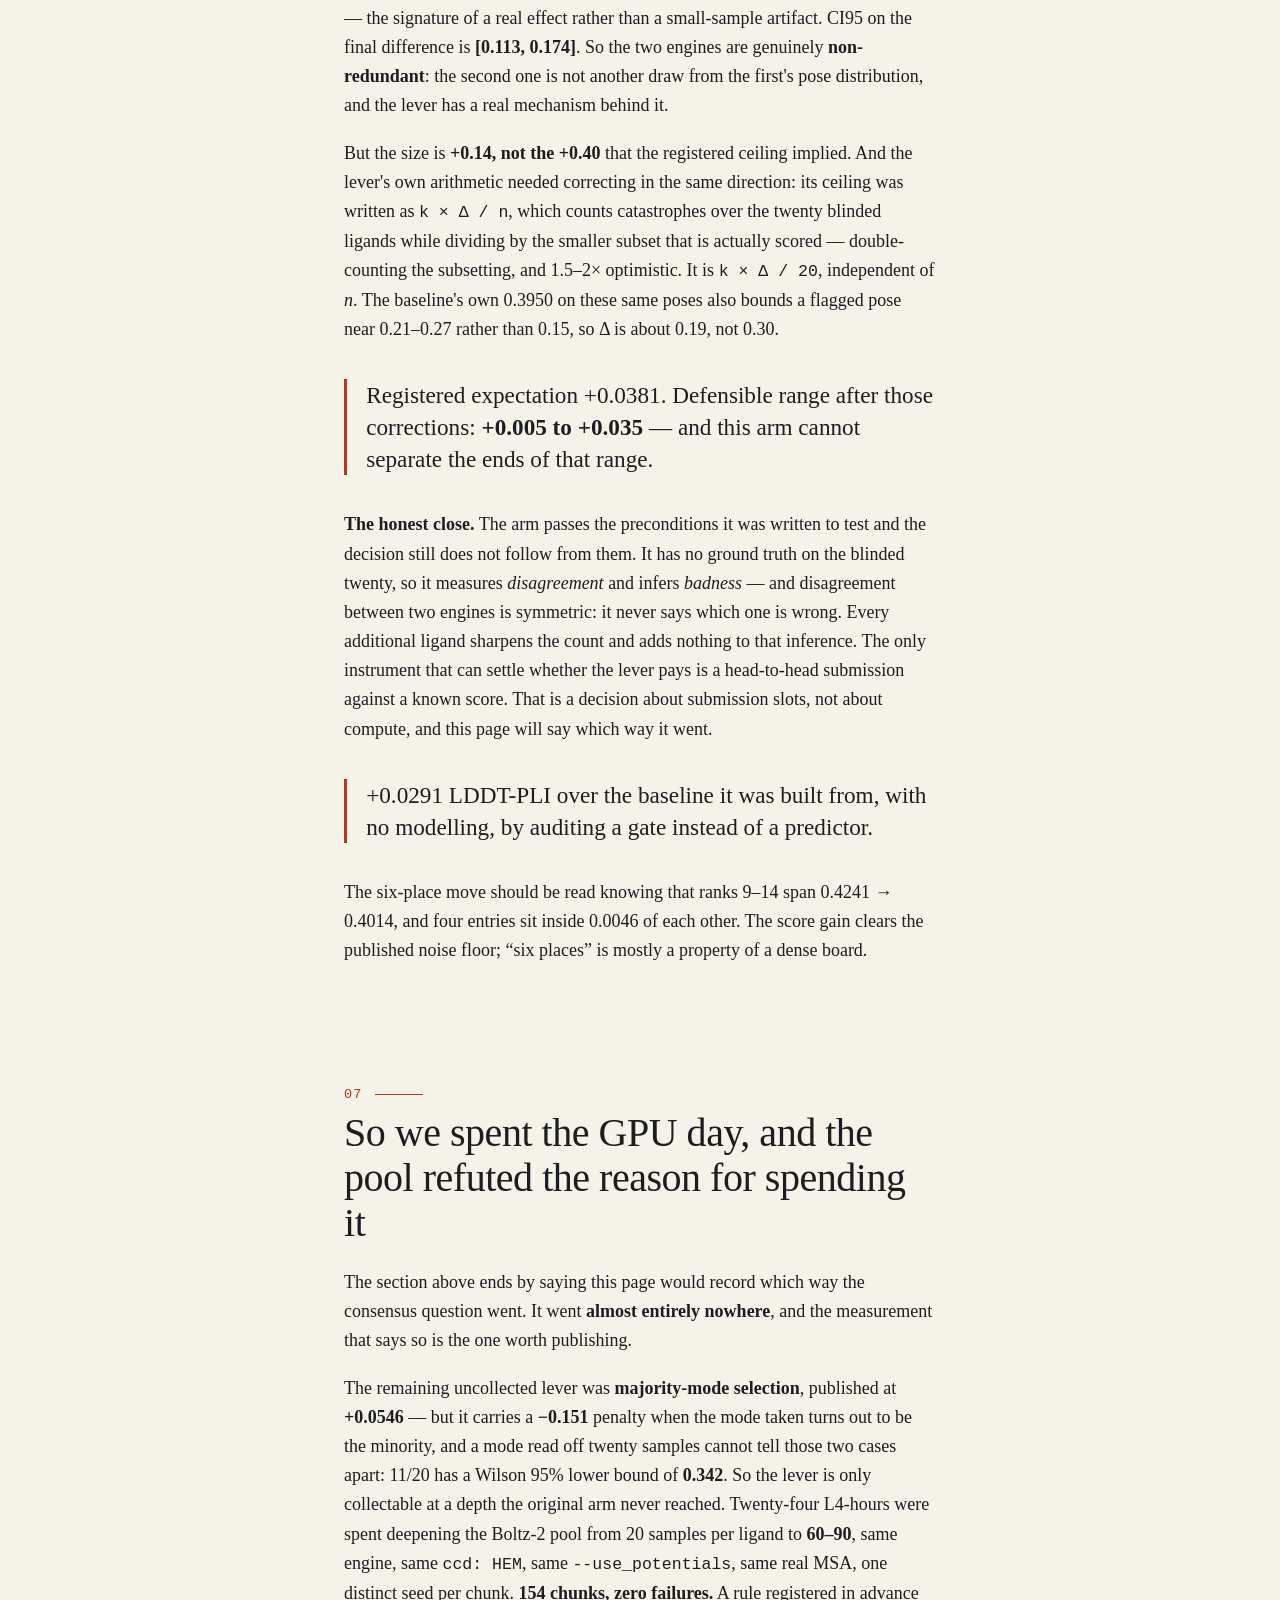
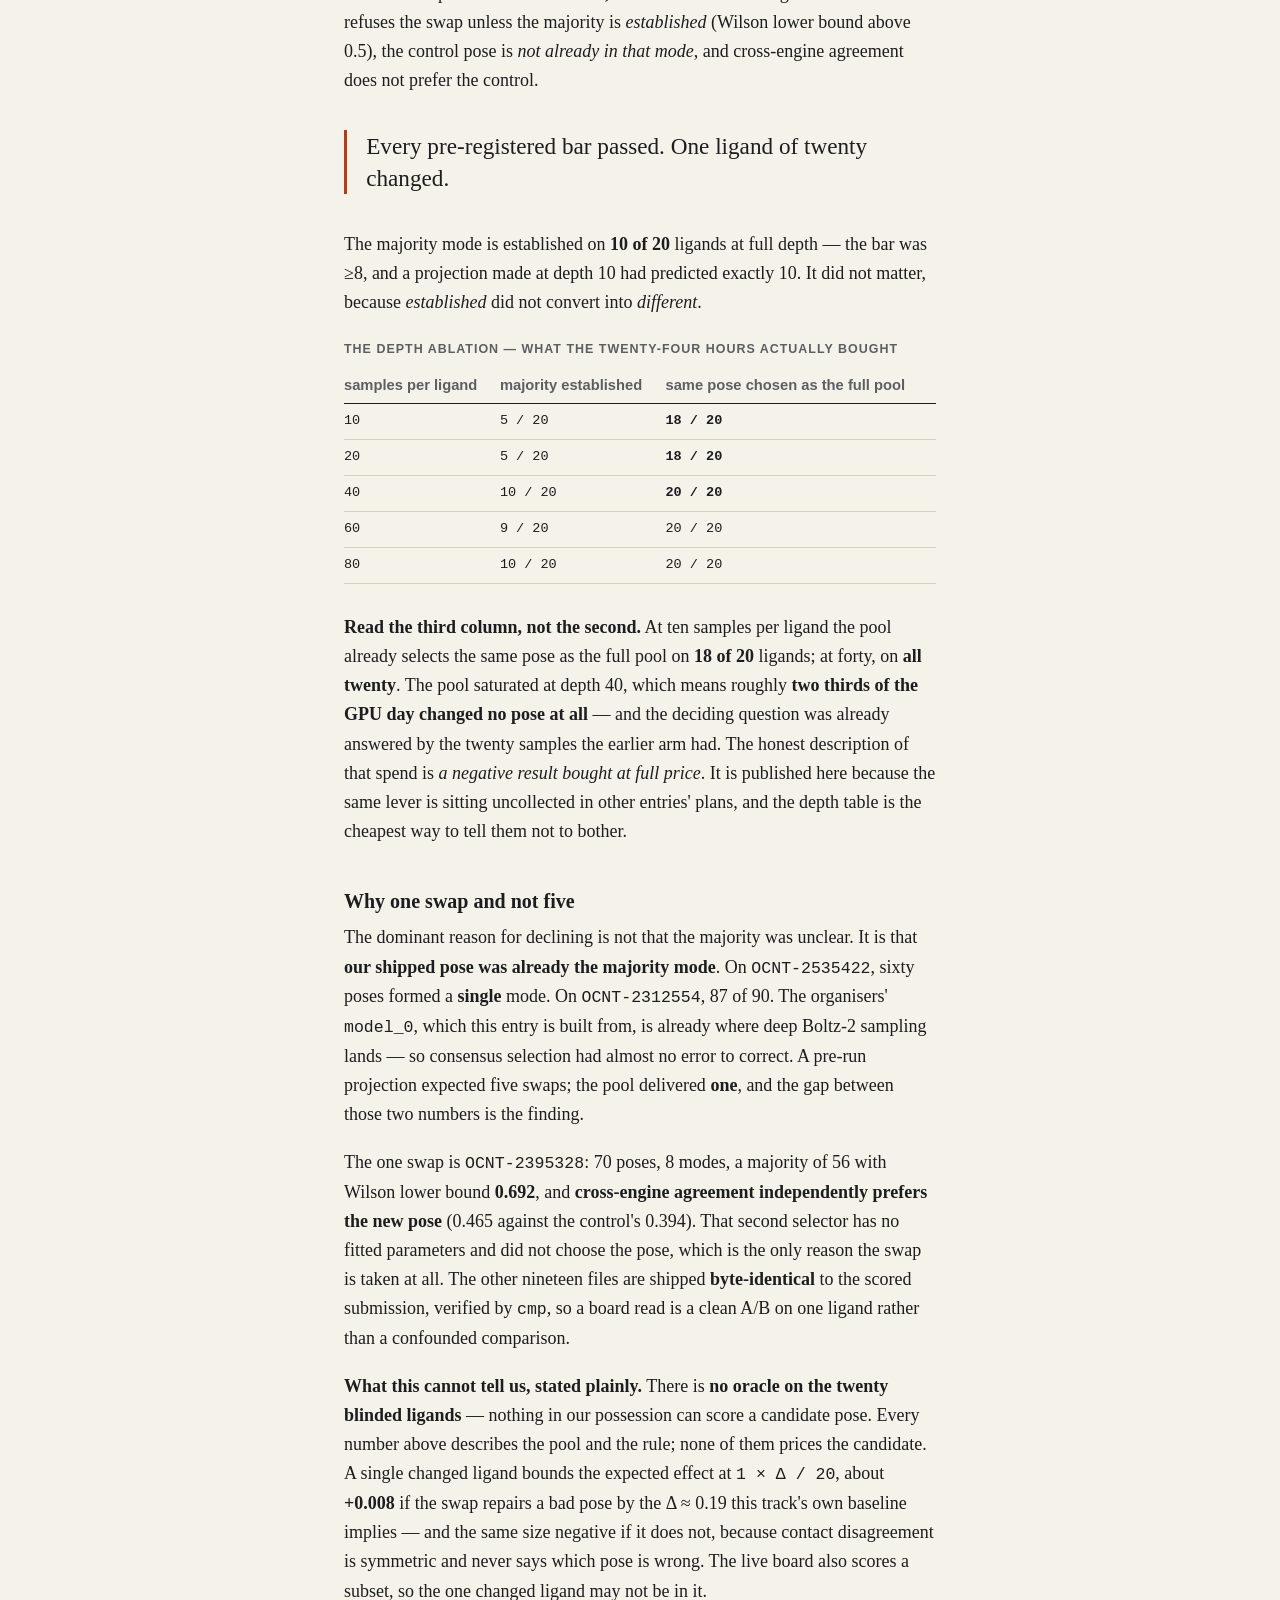
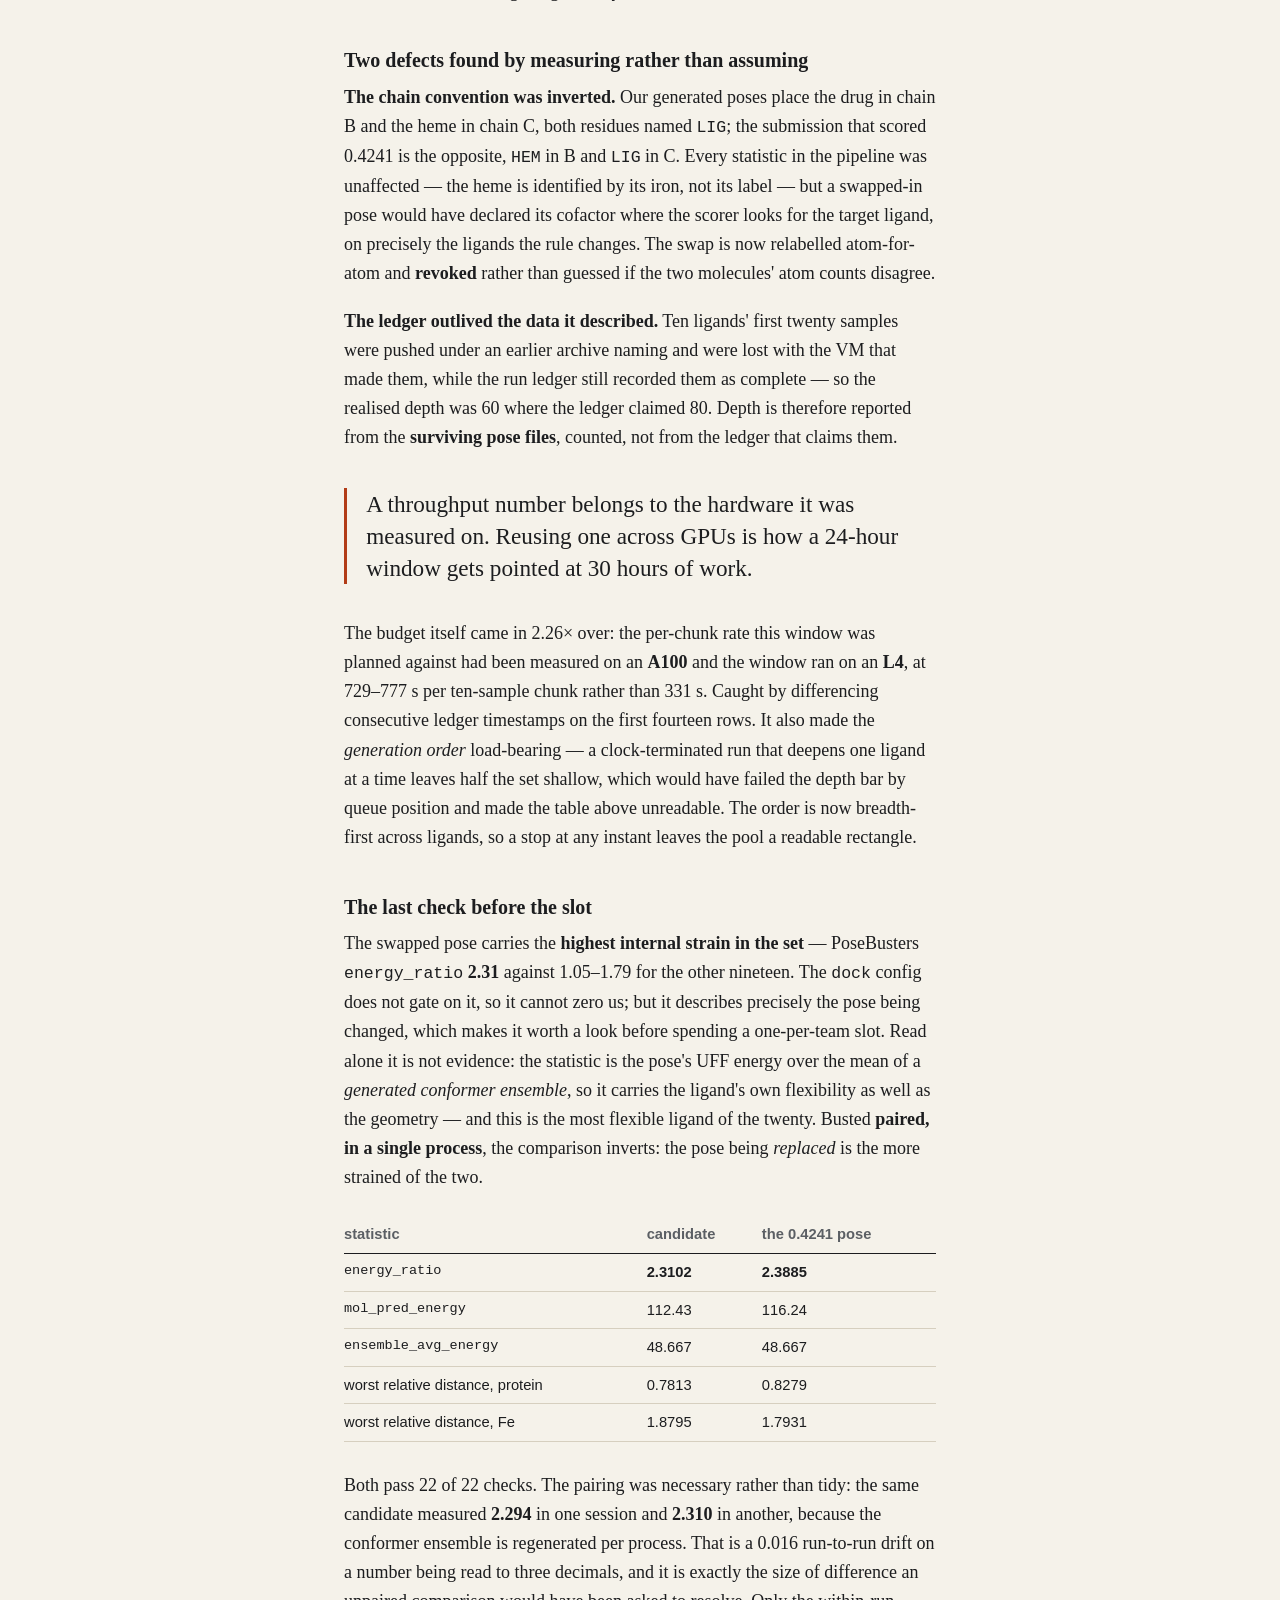
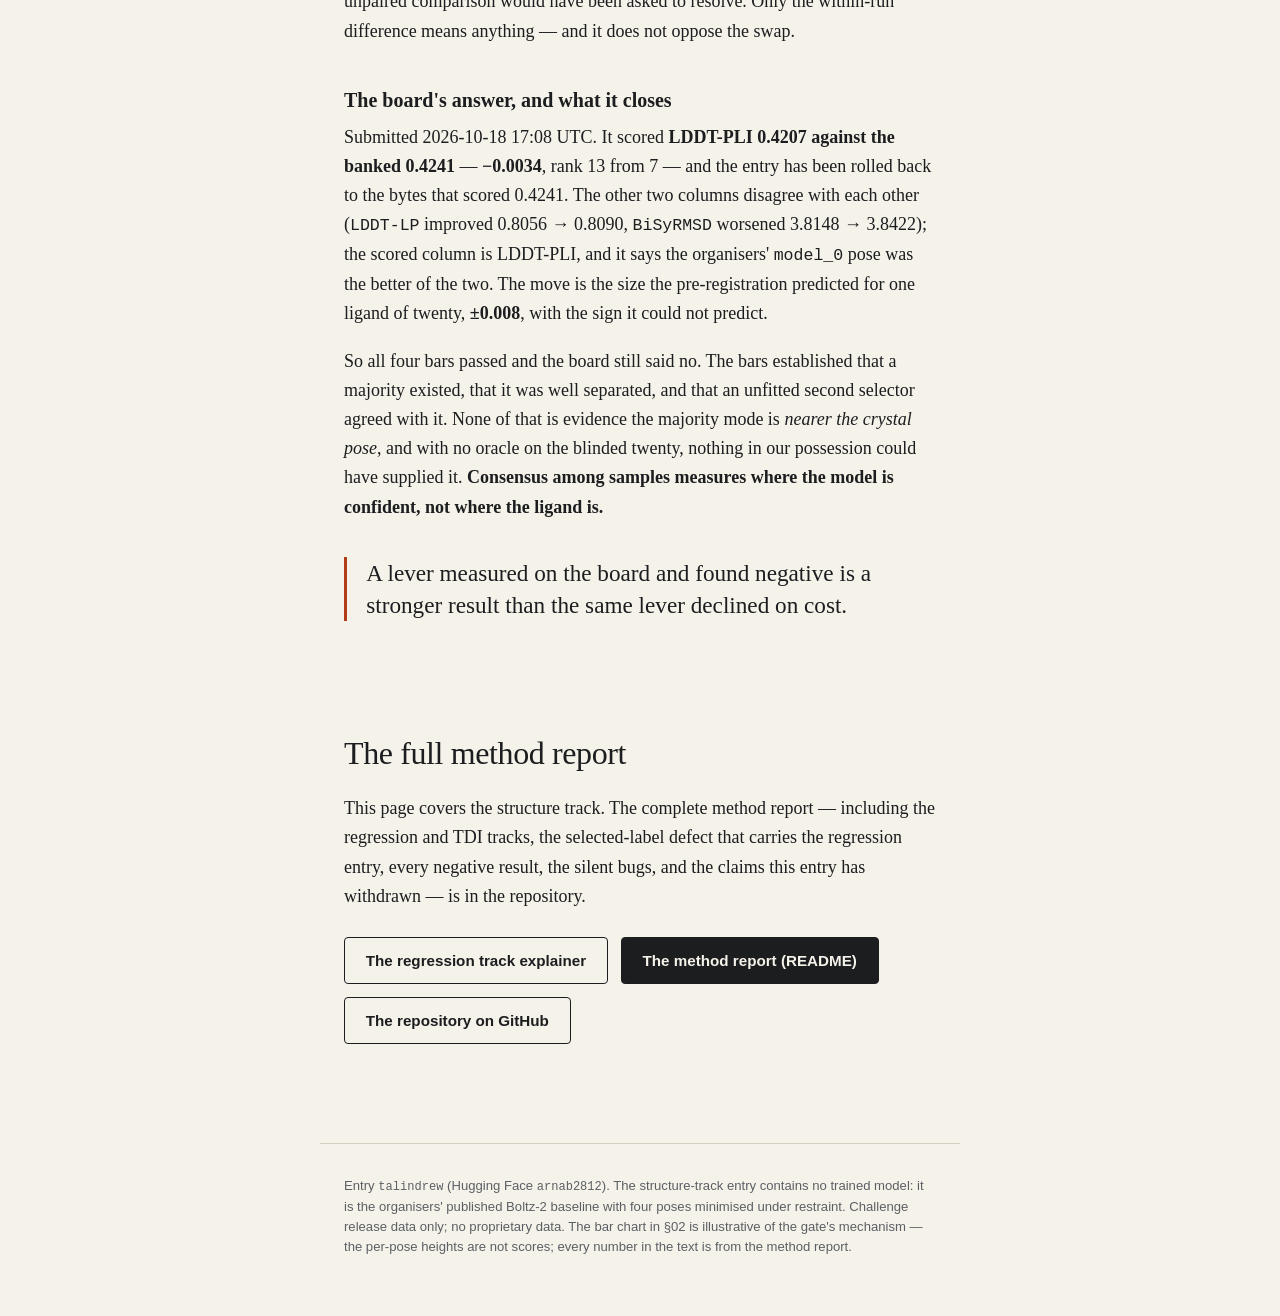
==== commit 88ceb8c4: "pose: the A/B scored worse -- consensus measures confidence, not position 0.4207 against the banked " ====
--- a/site/pose.html
+++ b/site/pose.html
@@ -252,6 +252,11 @@
     <tr><td>worst relative distance, Fe</td><td>1.8795</td><td>1.7931</td></tr>
   </tbody></table></div>
   <p>Both pass 22 of 22 checks. The pairing was necessary rather than tidy: the same candidate measured <b>2.294</b> in one session and <b>2.310</b> in another, because the conformer ensemble is regenerated per process. That is a 0.016 run-to-run drift on a number being read to three decimals, and it is exactly the size of difference an unpaired comparison would have been asked to resolve. Only the within-run difference means anything &mdash; and it does not oppose the swap.</p>
+
+  <h3>The board's answer, and what it closes</h3>
+  <p>Submitted 2026-10-18 17:08 UTC. It scored <b>LDDT-PLI 0.4207 against the banked 0.4241</b> &mdash; <b>&minus;0.0034</b>, rank 13 from 7 &mdash; and the entry has been rolled back to the bytes that scored 0.4241. The other two columns disagree with each other (<span class="mono">LDDT-LP</span> improved 0.8056 &rarr; 0.8090, <span class="mono">BiSyRMSD</span> worsened 3.8148 &rarr; 3.8422); the scored column is LDDT-PLI, and it says the organisers' <span class="mono">model_0</span> pose was the better of the two. The move is the size the pre-registration predicted for one ligand of twenty, <b>&plusmn;0.008</b>, with the sign it could not predict.</p>
+  <p>So all four bars passed and the board still said no. The bars established that a majority existed, that it was well separated, and that an unfitted second selector agreed with it. None of that is evidence the majority mode is <em>nearer the crystal pose</em>, and with no oracle on the blinded twenty, nothing in our possession could have supplied it. <b>Consensus among samples measures where the model is confident, not where the ligand is.</b></p>
+  <p class="pull">A lever measured on the board and found negative is a stronger result than the same lever declined on cost.</p>
 </section>
 
 <section id="read" class="chapter coda">
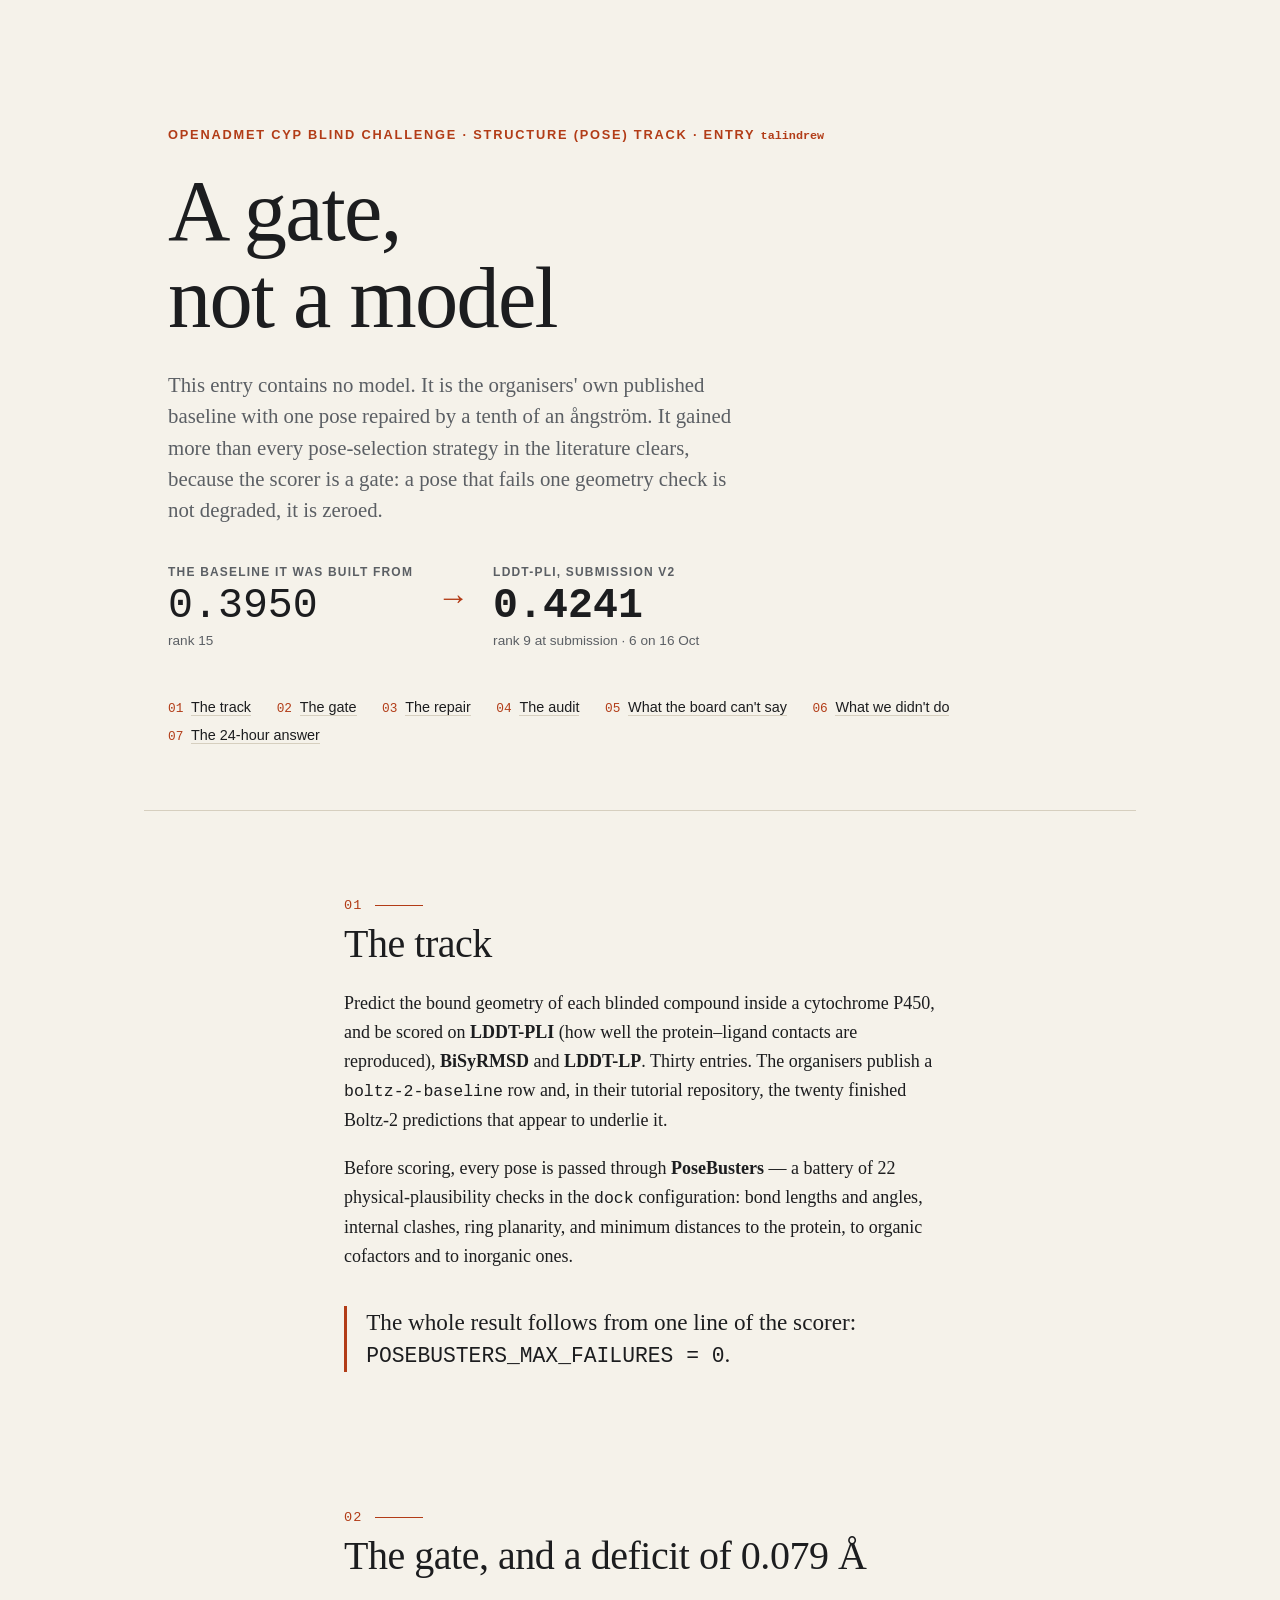
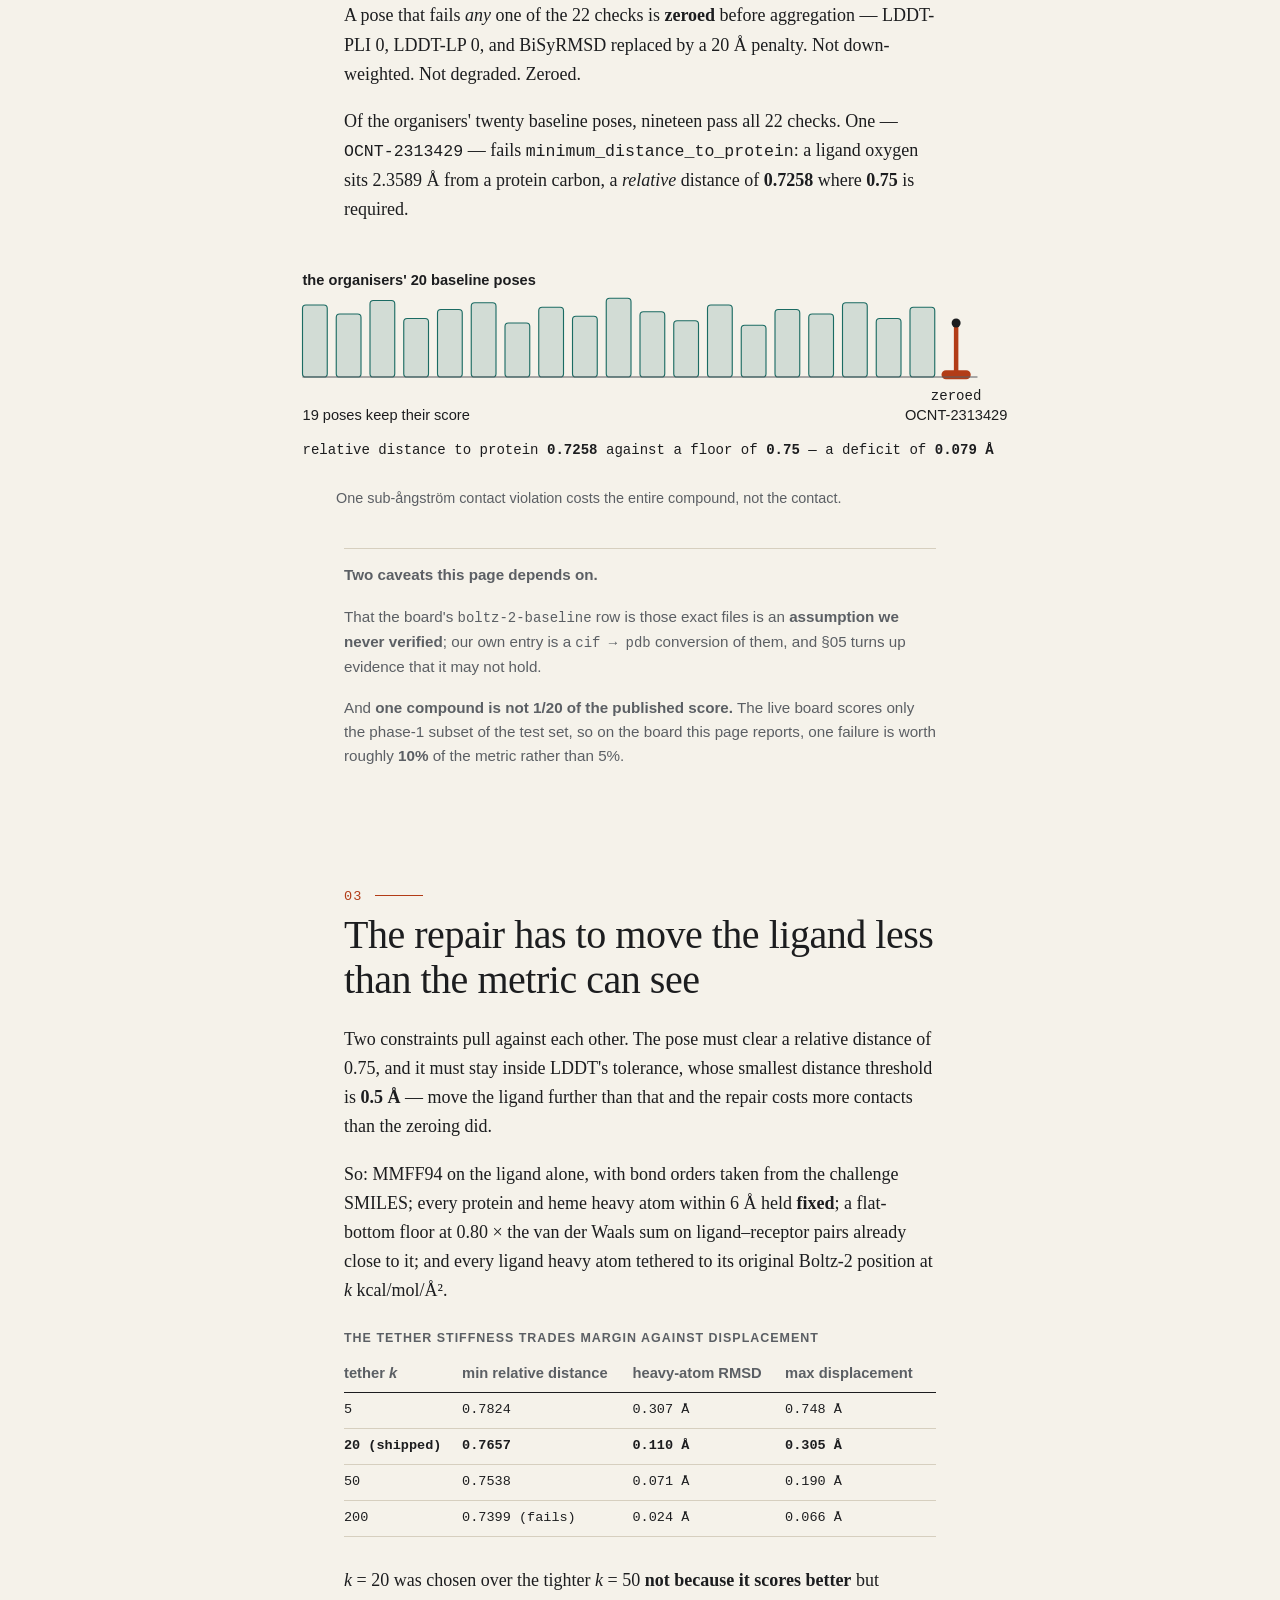
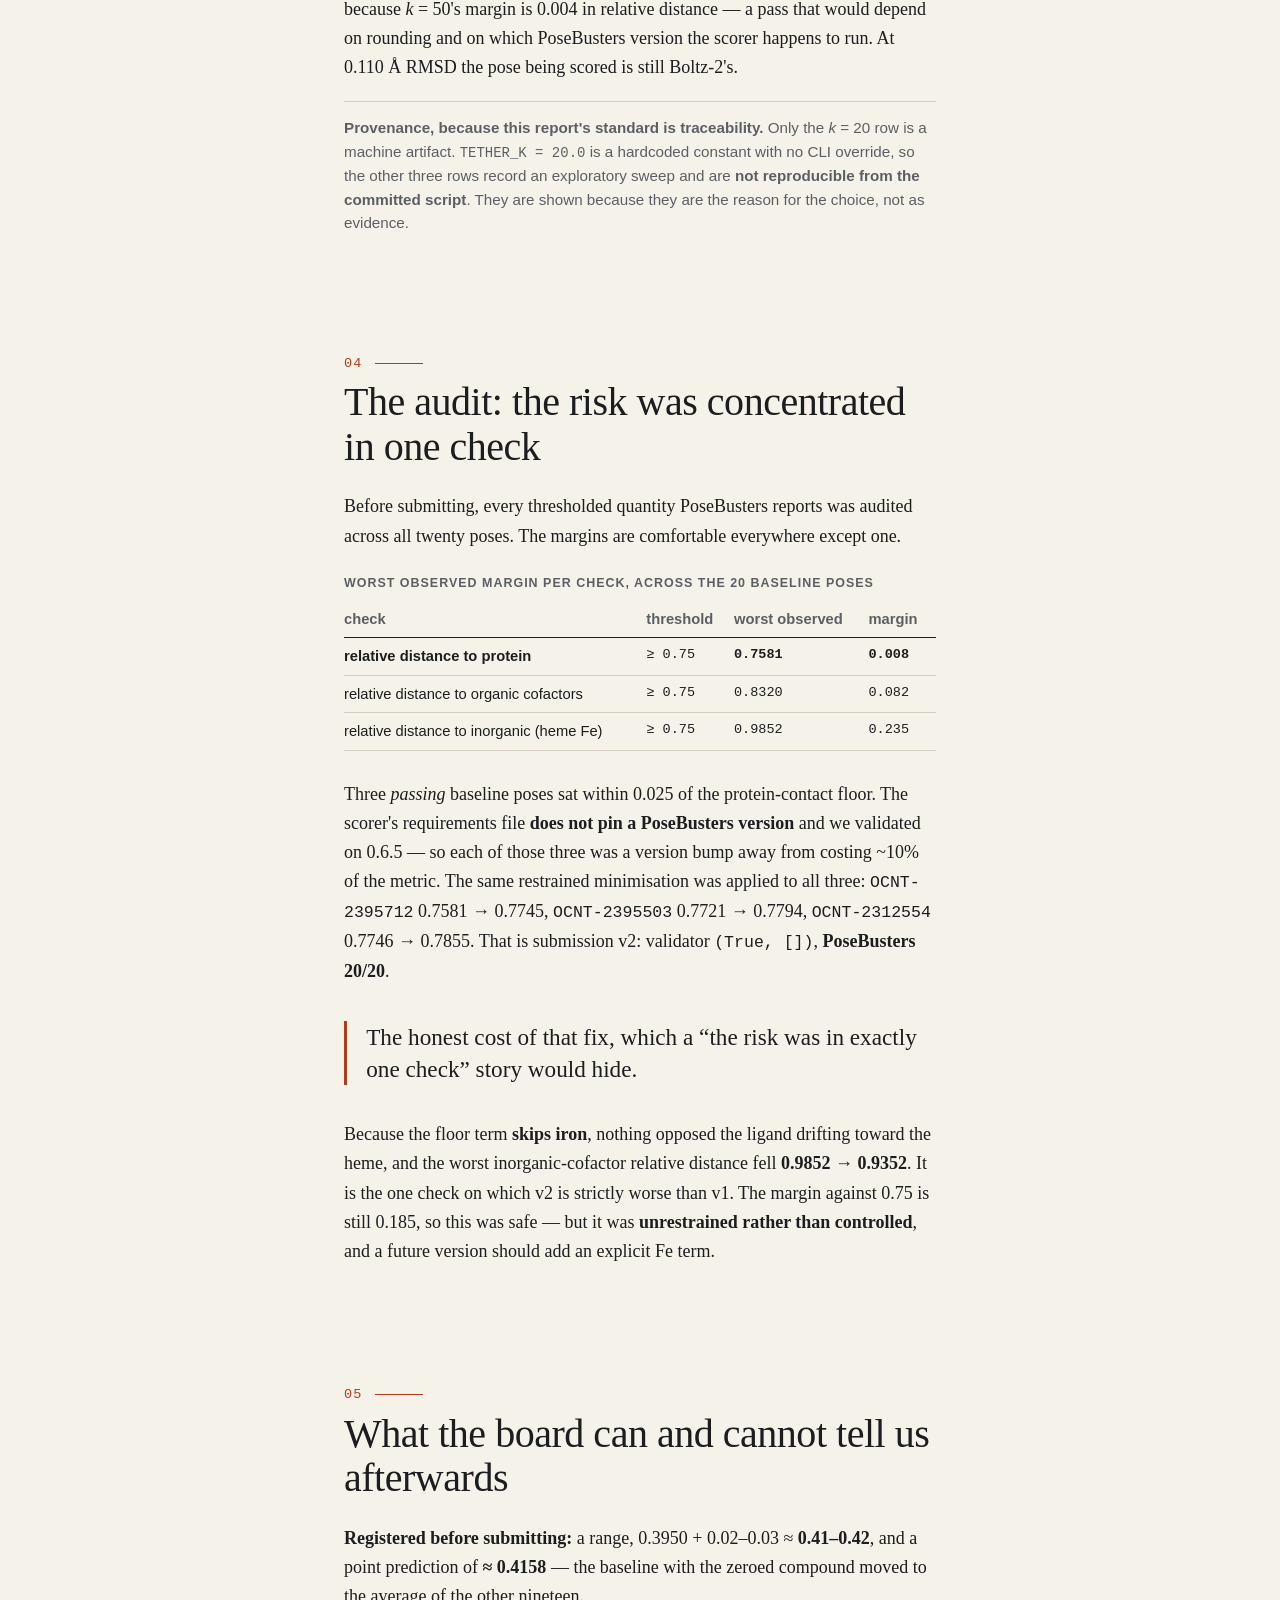
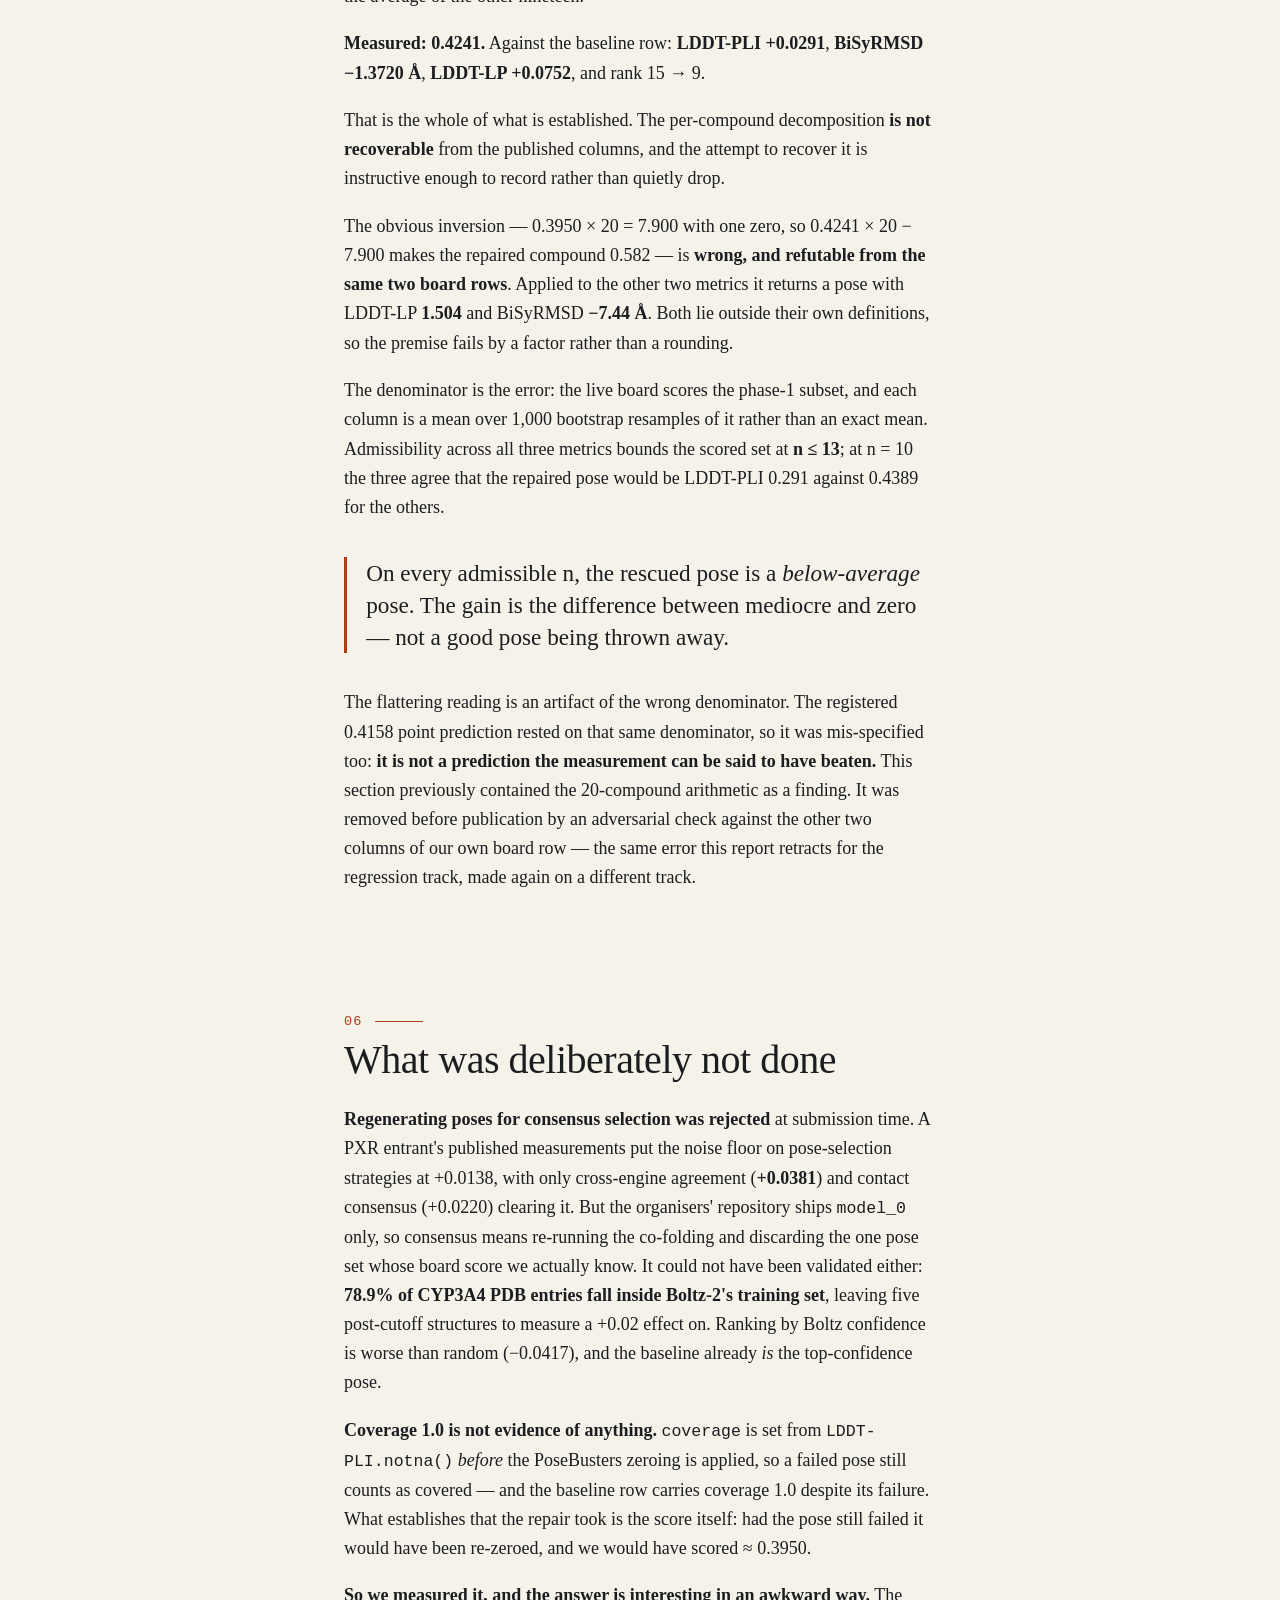
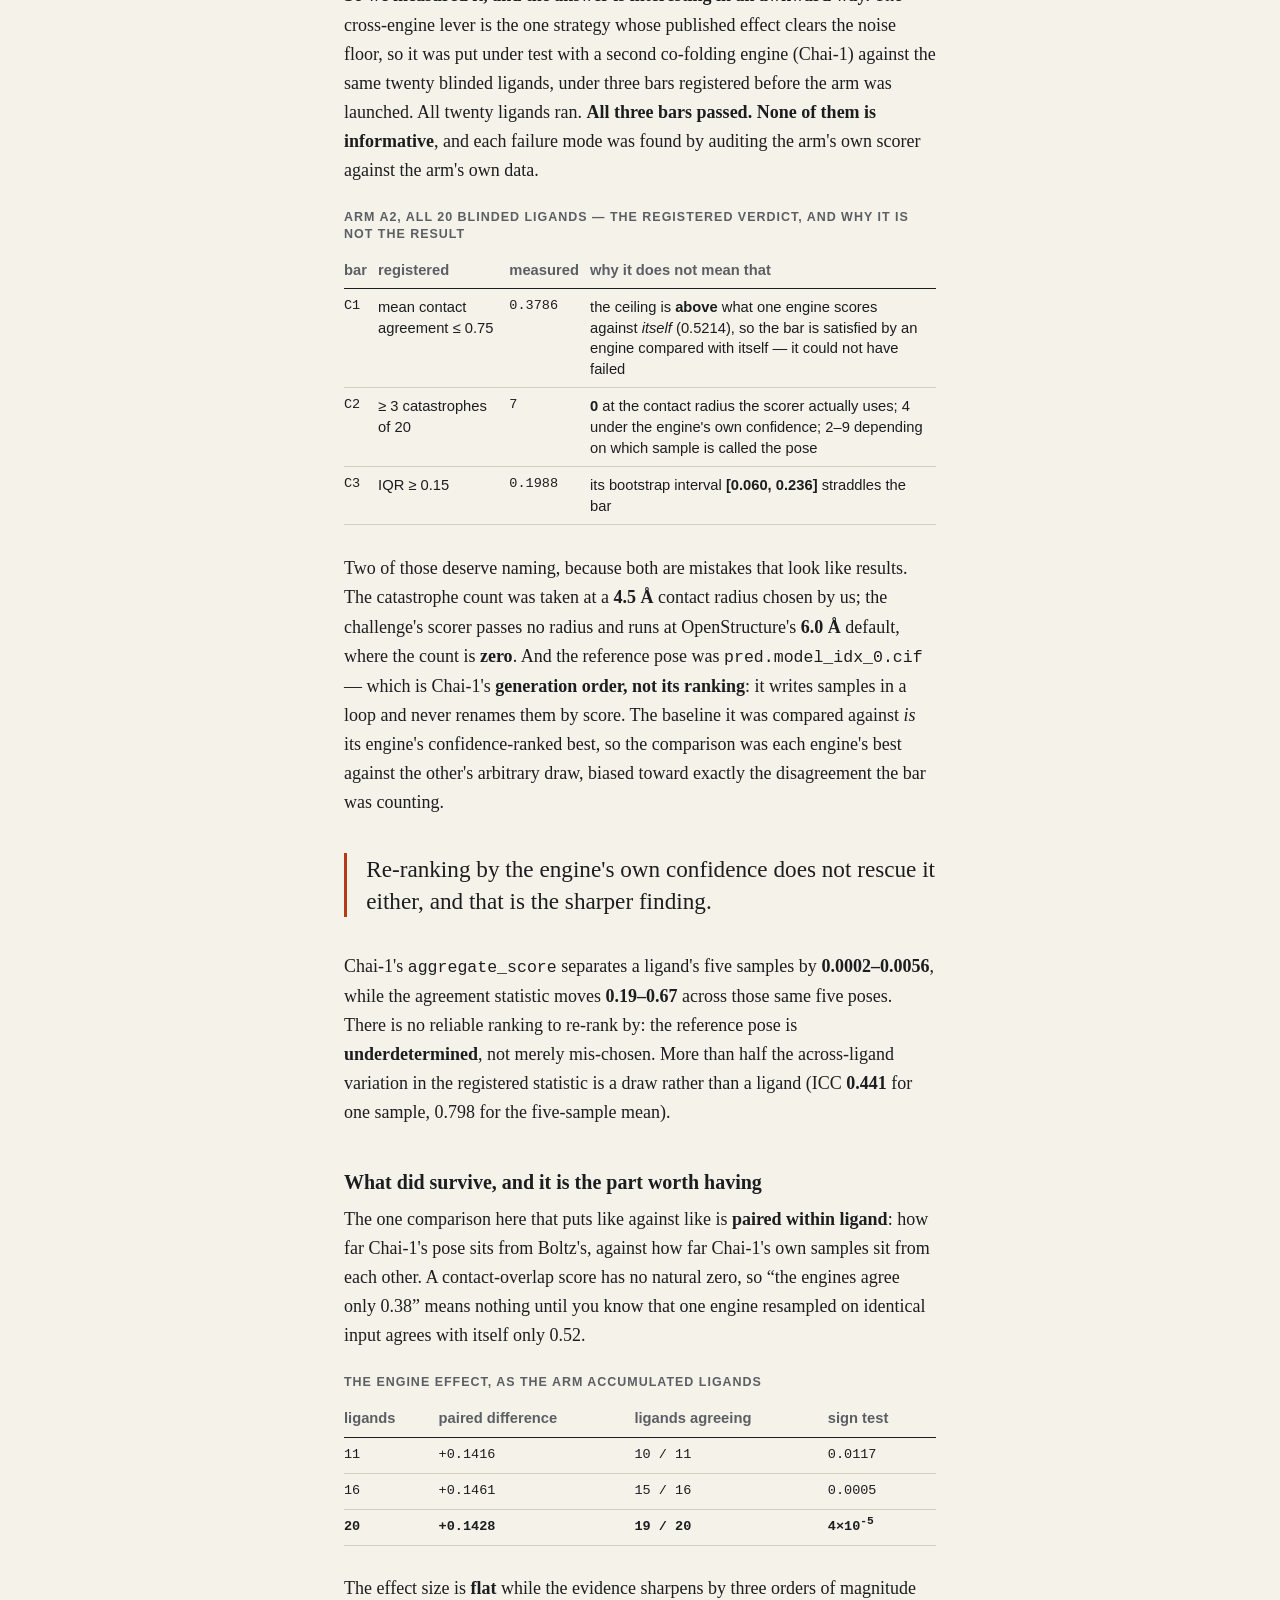
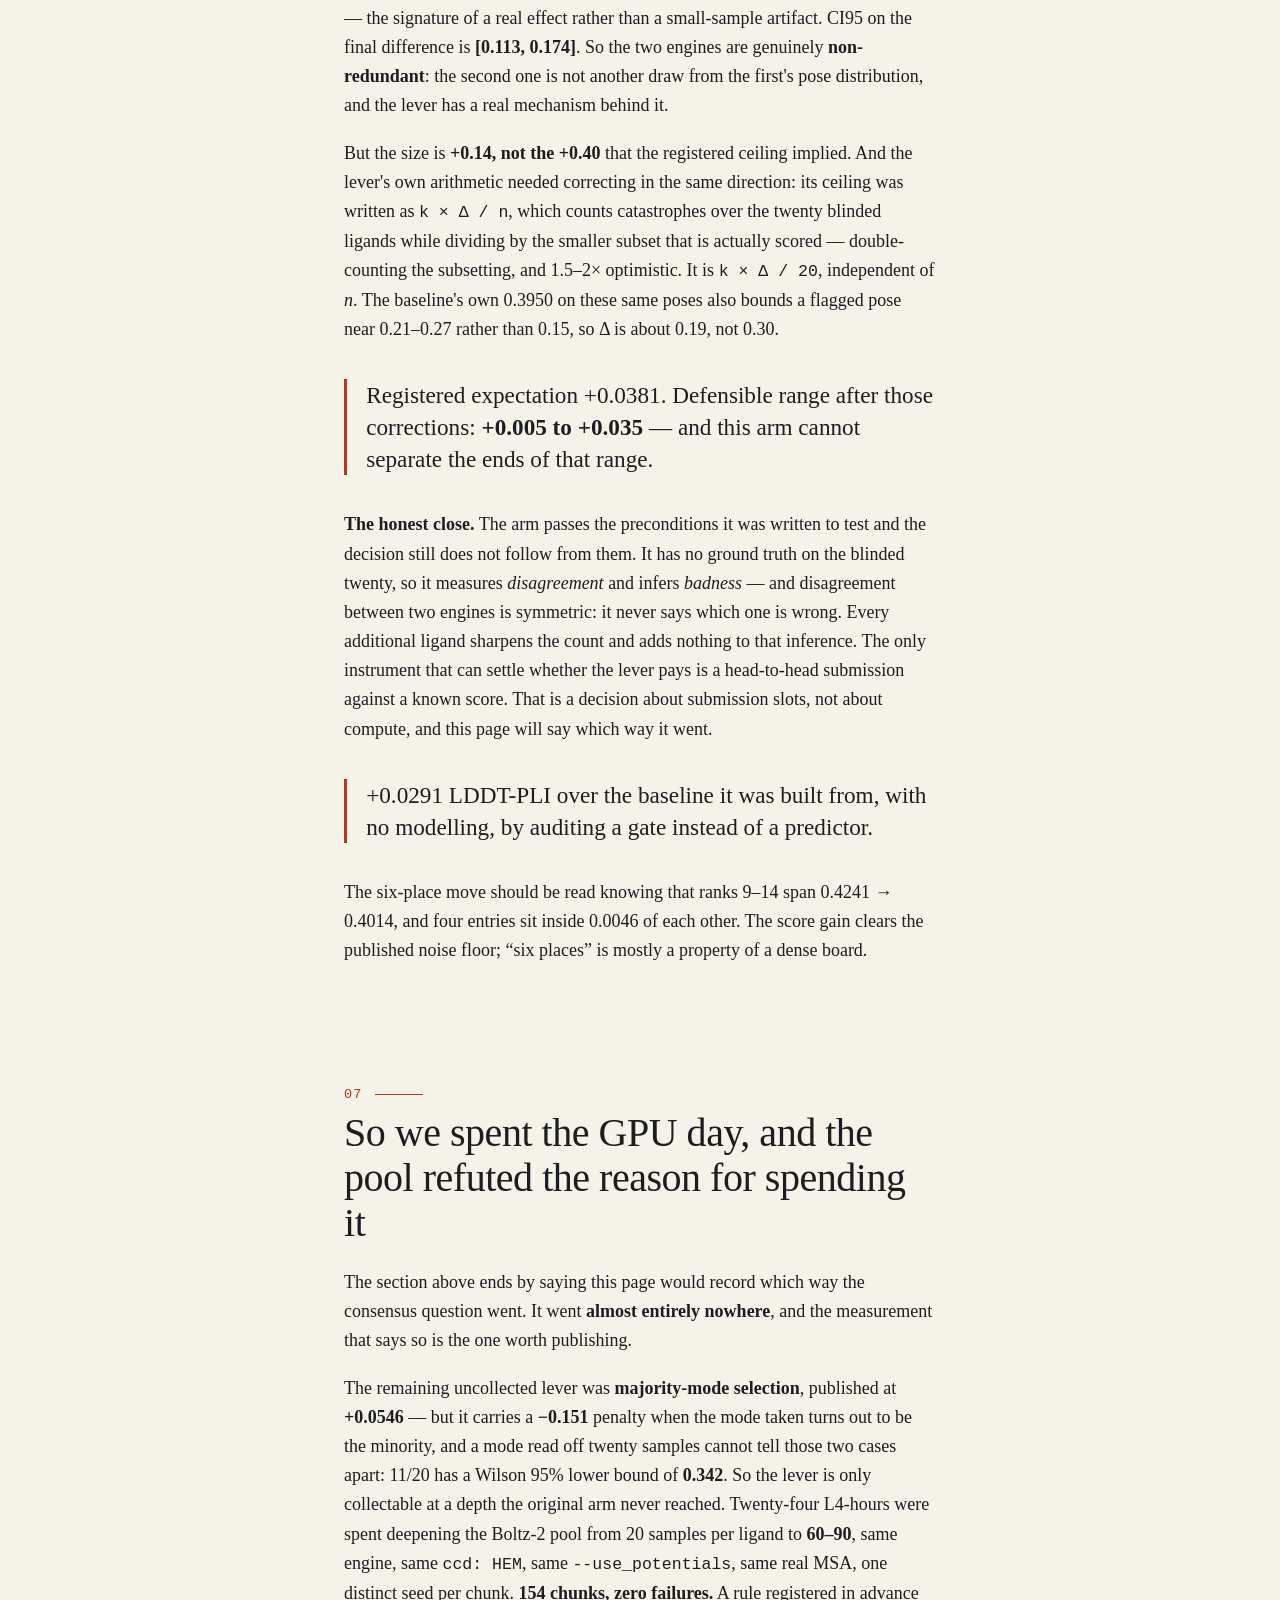
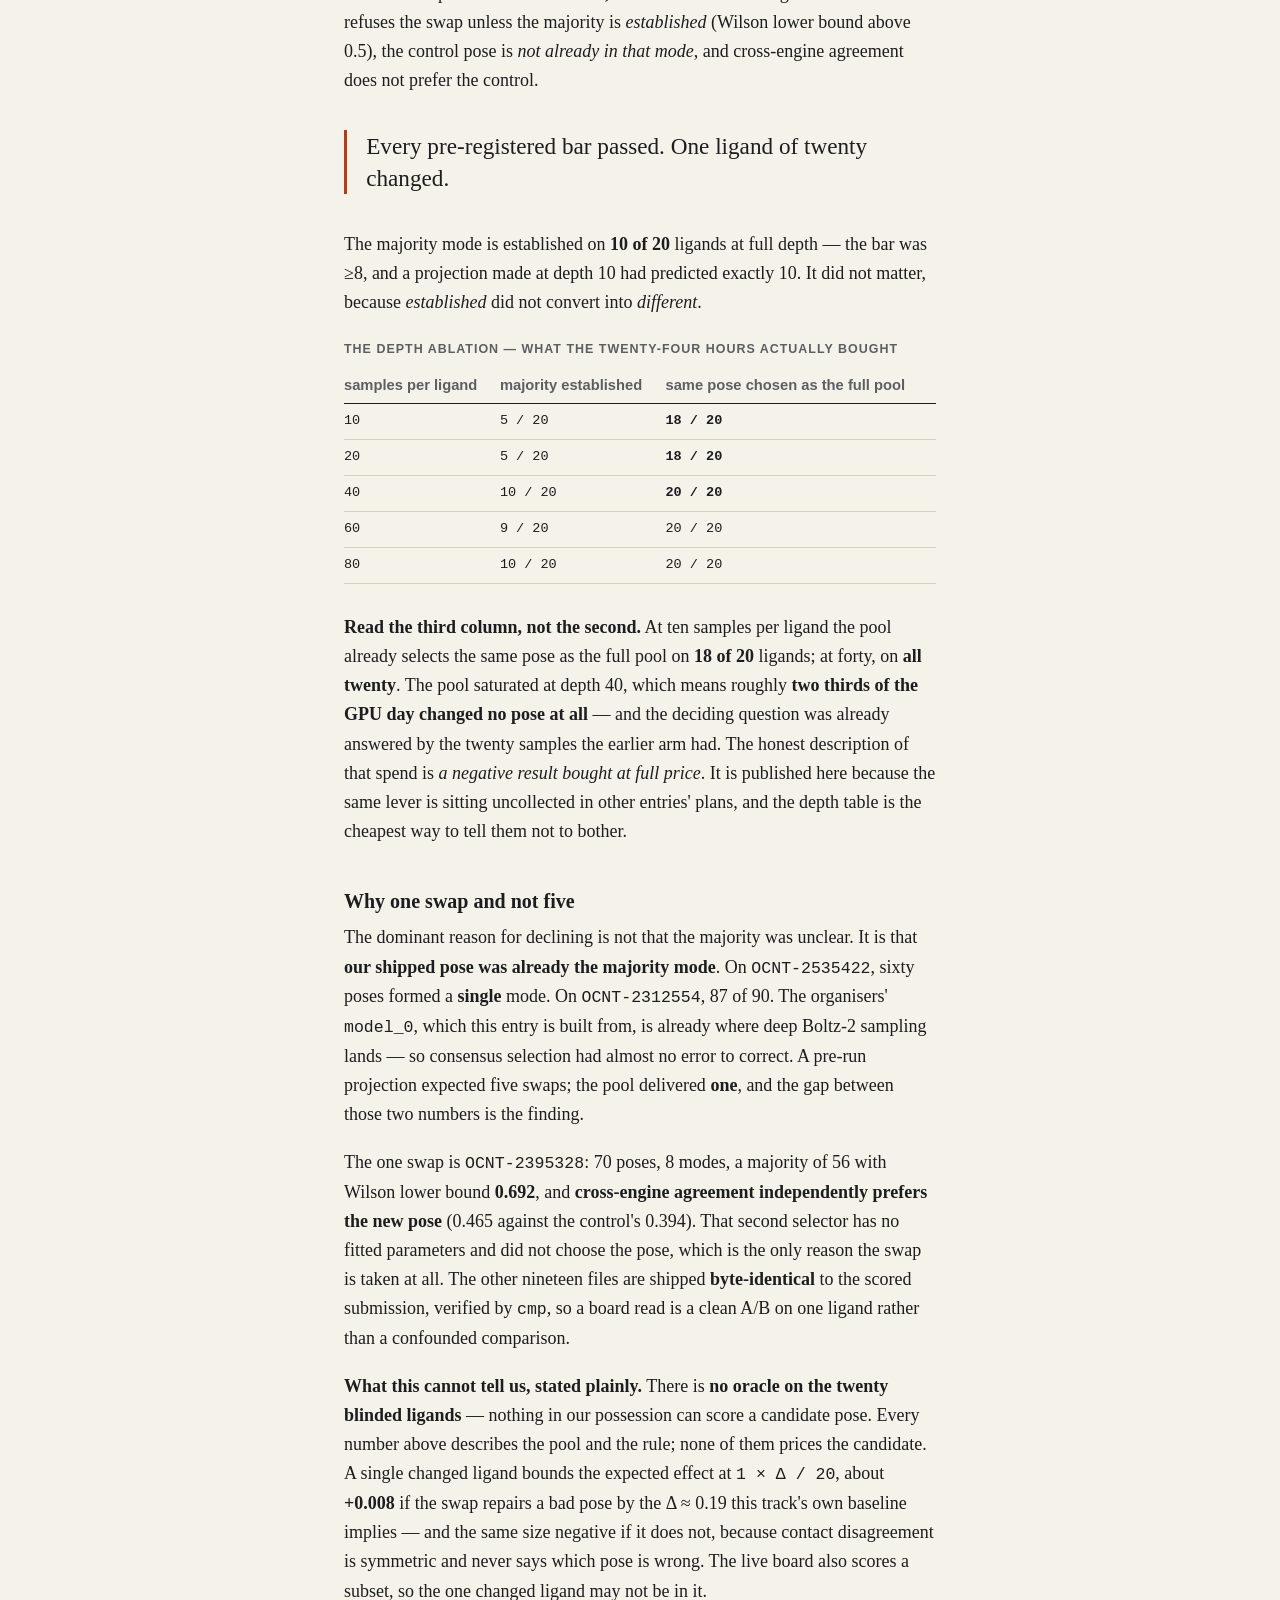
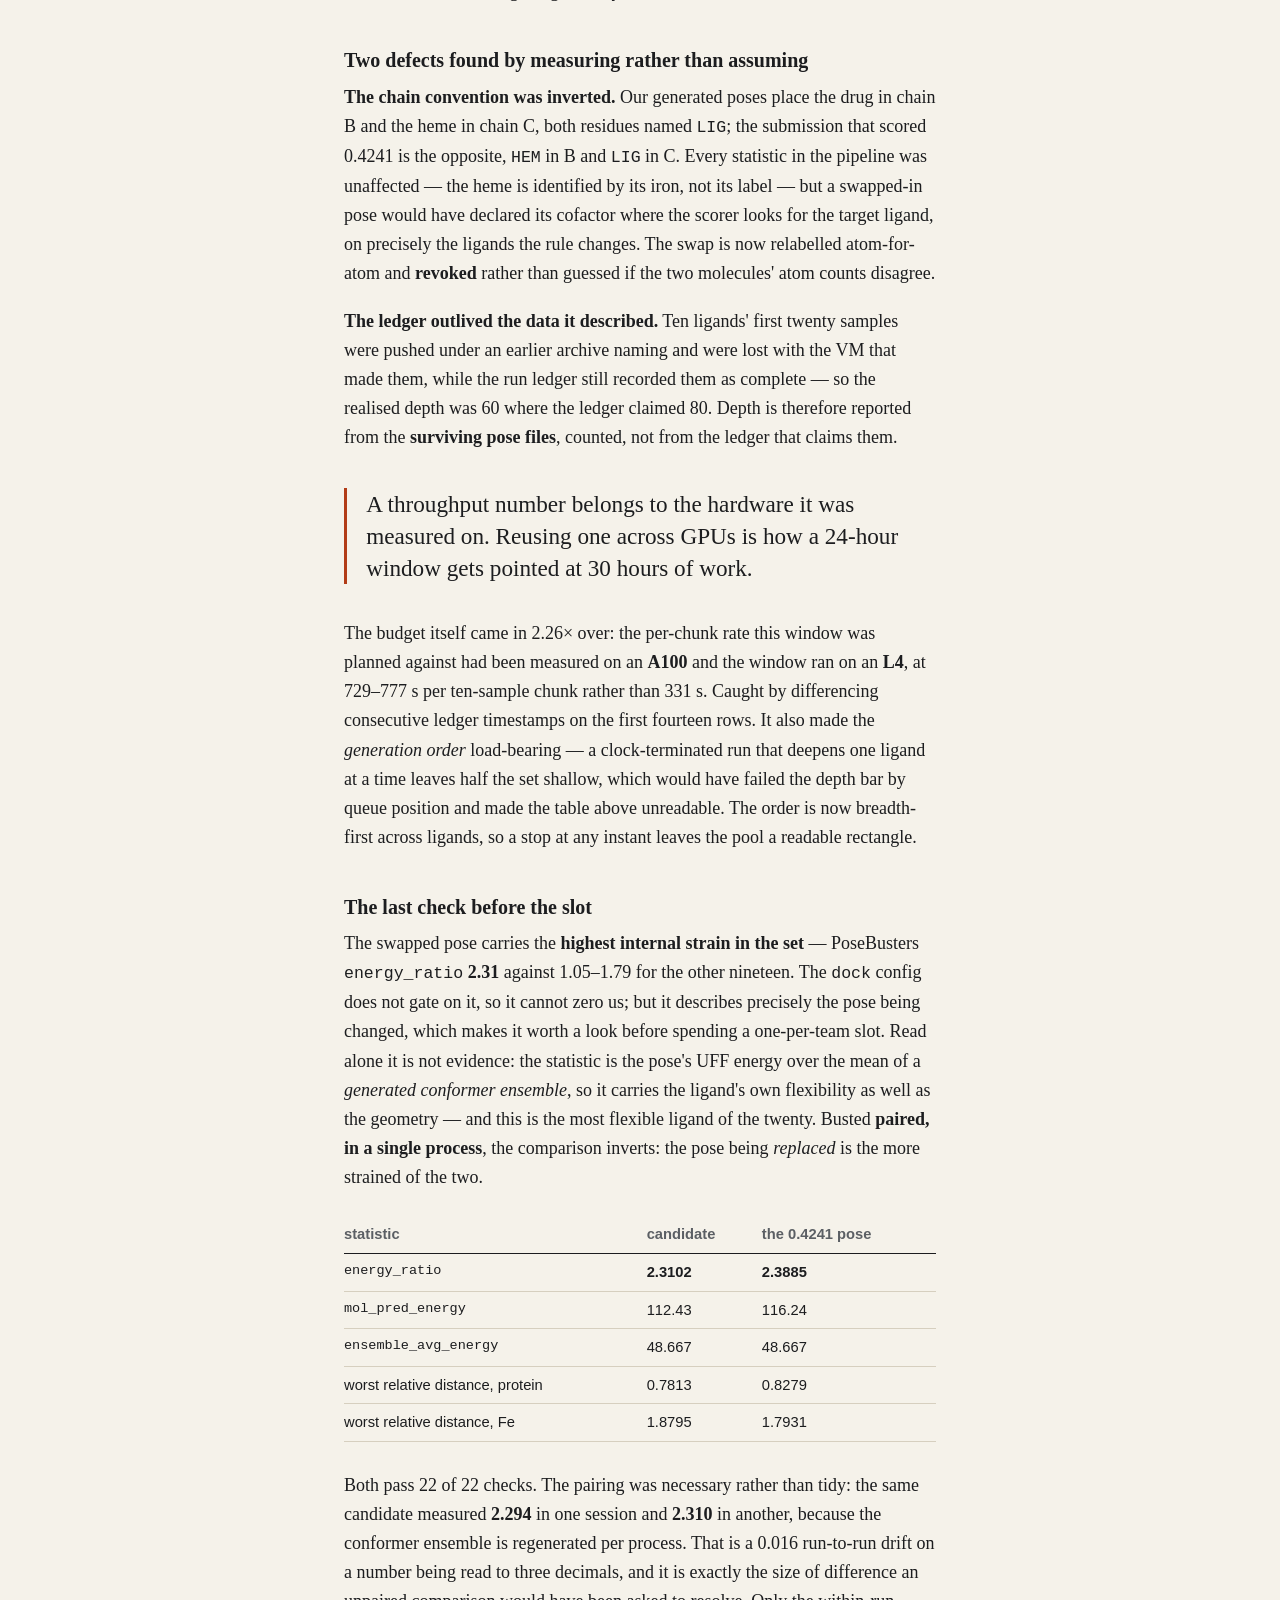
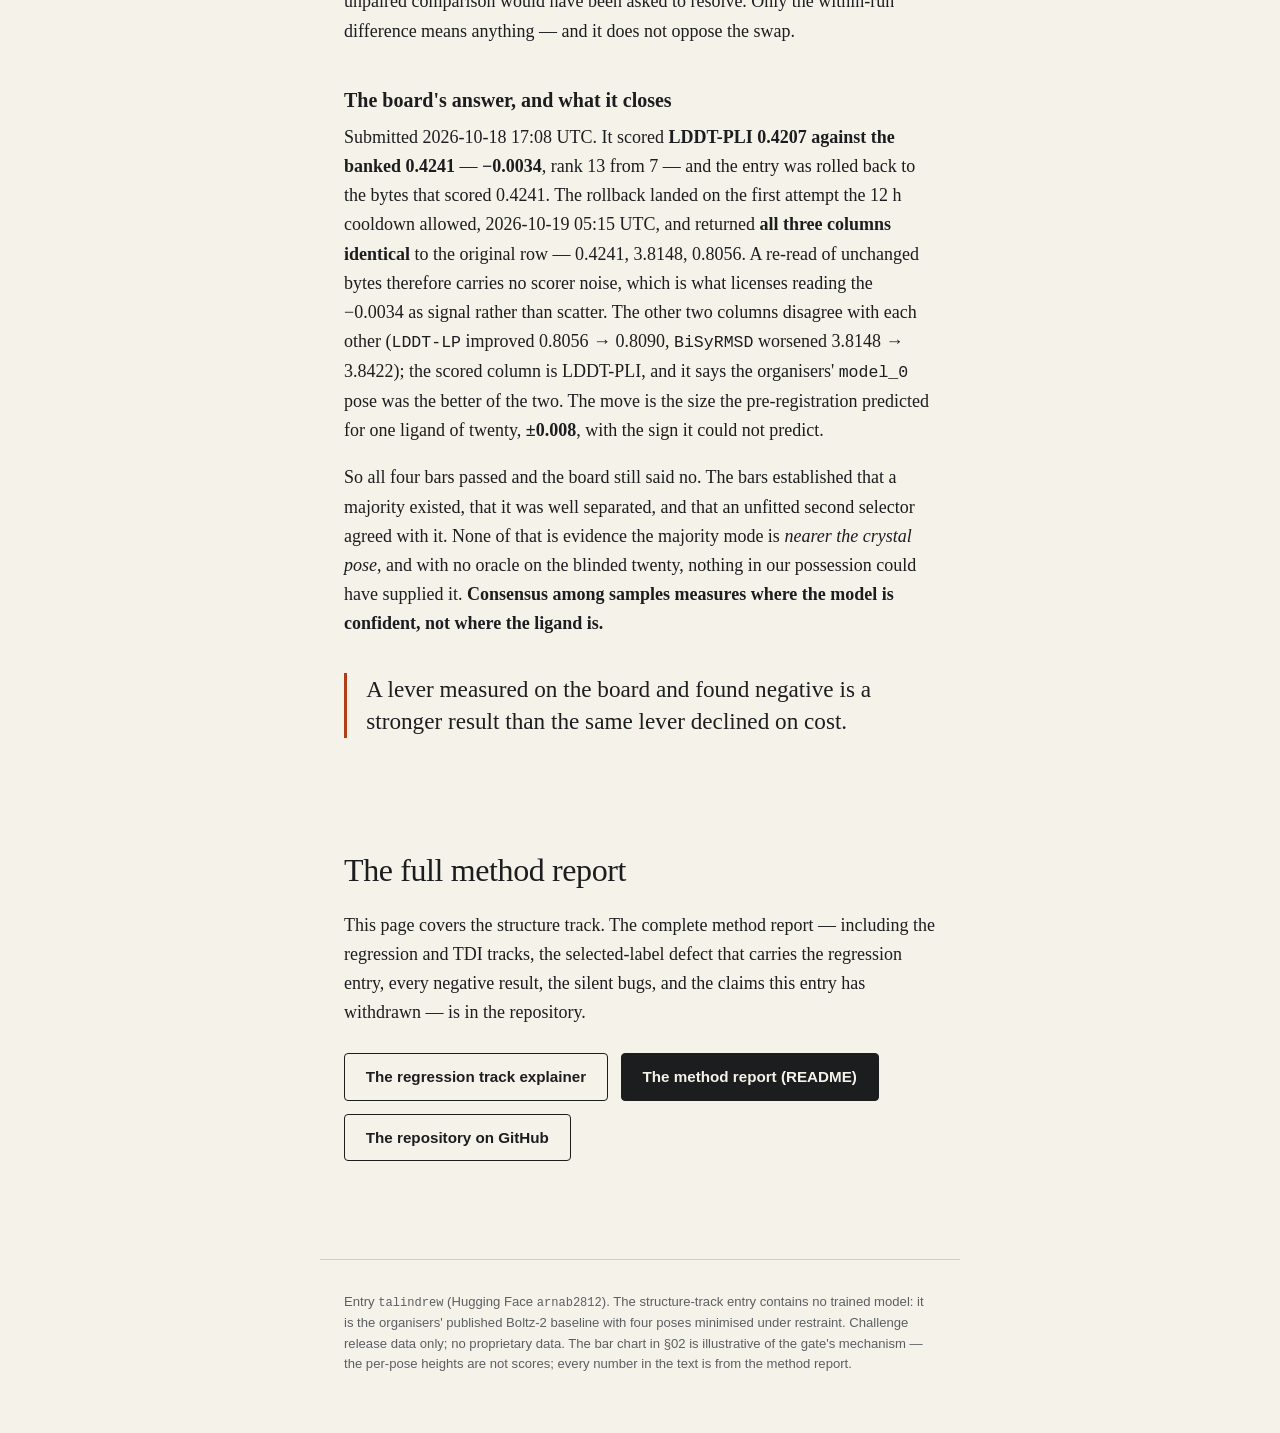
==== commit e9832b0c: "report: the rollback landed and the scorer is deterministic on all three columns The restored row re" ====
--- a/site/pose.html
+++ b/site/pose.html
@@ -254,7 +254,7 @@
   <p>Both pass 22 of 22 checks. The pairing was necessary rather than tidy: the same candidate measured <b>2.294</b> in one session and <b>2.310</b> in another, because the conformer ensemble is regenerated per process. That is a 0.016 run-to-run drift on a number being read to three decimals, and it is exactly the size of difference an unpaired comparison would have been asked to resolve. Only the within-run difference means anything &mdash; and it does not oppose the swap.</p>
 
   <h3>The board's answer, and what it closes</h3>
-  <p>Submitted 2026-10-18 17:08 UTC. It scored <b>LDDT-PLI 0.4207 against the banked 0.4241</b> &mdash; <b>&minus;0.0034</b>, rank 13 from 7 &mdash; and the entry has been rolled back to the bytes that scored 0.4241. The other two columns disagree with each other (<span class="mono">LDDT-LP</span> improved 0.8056 &rarr; 0.8090, <span class="mono">BiSyRMSD</span> worsened 3.8148 &rarr; 3.8422); the scored column is LDDT-PLI, and it says the organisers' <span class="mono">model_0</span> pose was the better of the two. The move is the size the pre-registration predicted for one ligand of twenty, <b>&plusmn;0.008</b>, with the sign it could not predict.</p>
+  <p>Submitted 2026-10-18 17:08 UTC. It scored <b>LDDT-PLI 0.4207 against the banked 0.4241</b> &mdash; <b>&minus;0.0034</b>, rank 13 from 7 &mdash; and the entry was rolled back to the bytes that scored 0.4241. The rollback landed on the first attempt the 12&nbsp;h cooldown allowed, 2026-10-19 05:15&nbsp;UTC, and returned <b>all three columns identical</b> to the original row &mdash; 0.4241, 3.8148, 0.8056. A re-read of unchanged bytes therefore carries no scorer noise, which is what licenses reading the &minus;0.0034 as signal rather than scatter. The other two columns disagree with each other (<span class="mono">LDDT-LP</span> improved 0.8056 &rarr; 0.8090, <span class="mono">BiSyRMSD</span> worsened 3.8148 &rarr; 3.8422); the scored column is LDDT-PLI, and it says the organisers' <span class="mono">model_0</span> pose was the better of the two. The move is the size the pre-registration predicted for one ligand of twenty, <b>&plusmn;0.008</b>, with the sign it could not predict.</p>
   <p>So all four bars passed and the board still said no. The bars established that a majority existed, that it was well separated, and that an unfitted second selector agreed with it. None of that is evidence the majority mode is <em>nearer the crystal pose</em>, and with no oracle on the blinded twenty, nothing in our possession could have supplied it. <b>Consensus among samples measures where the model is confident, not where the ligand is.</b></p>
   <p class="pull">A lever measured on the board and found negative is a stronger result than the same lever declined on cost.</p>
 </section>
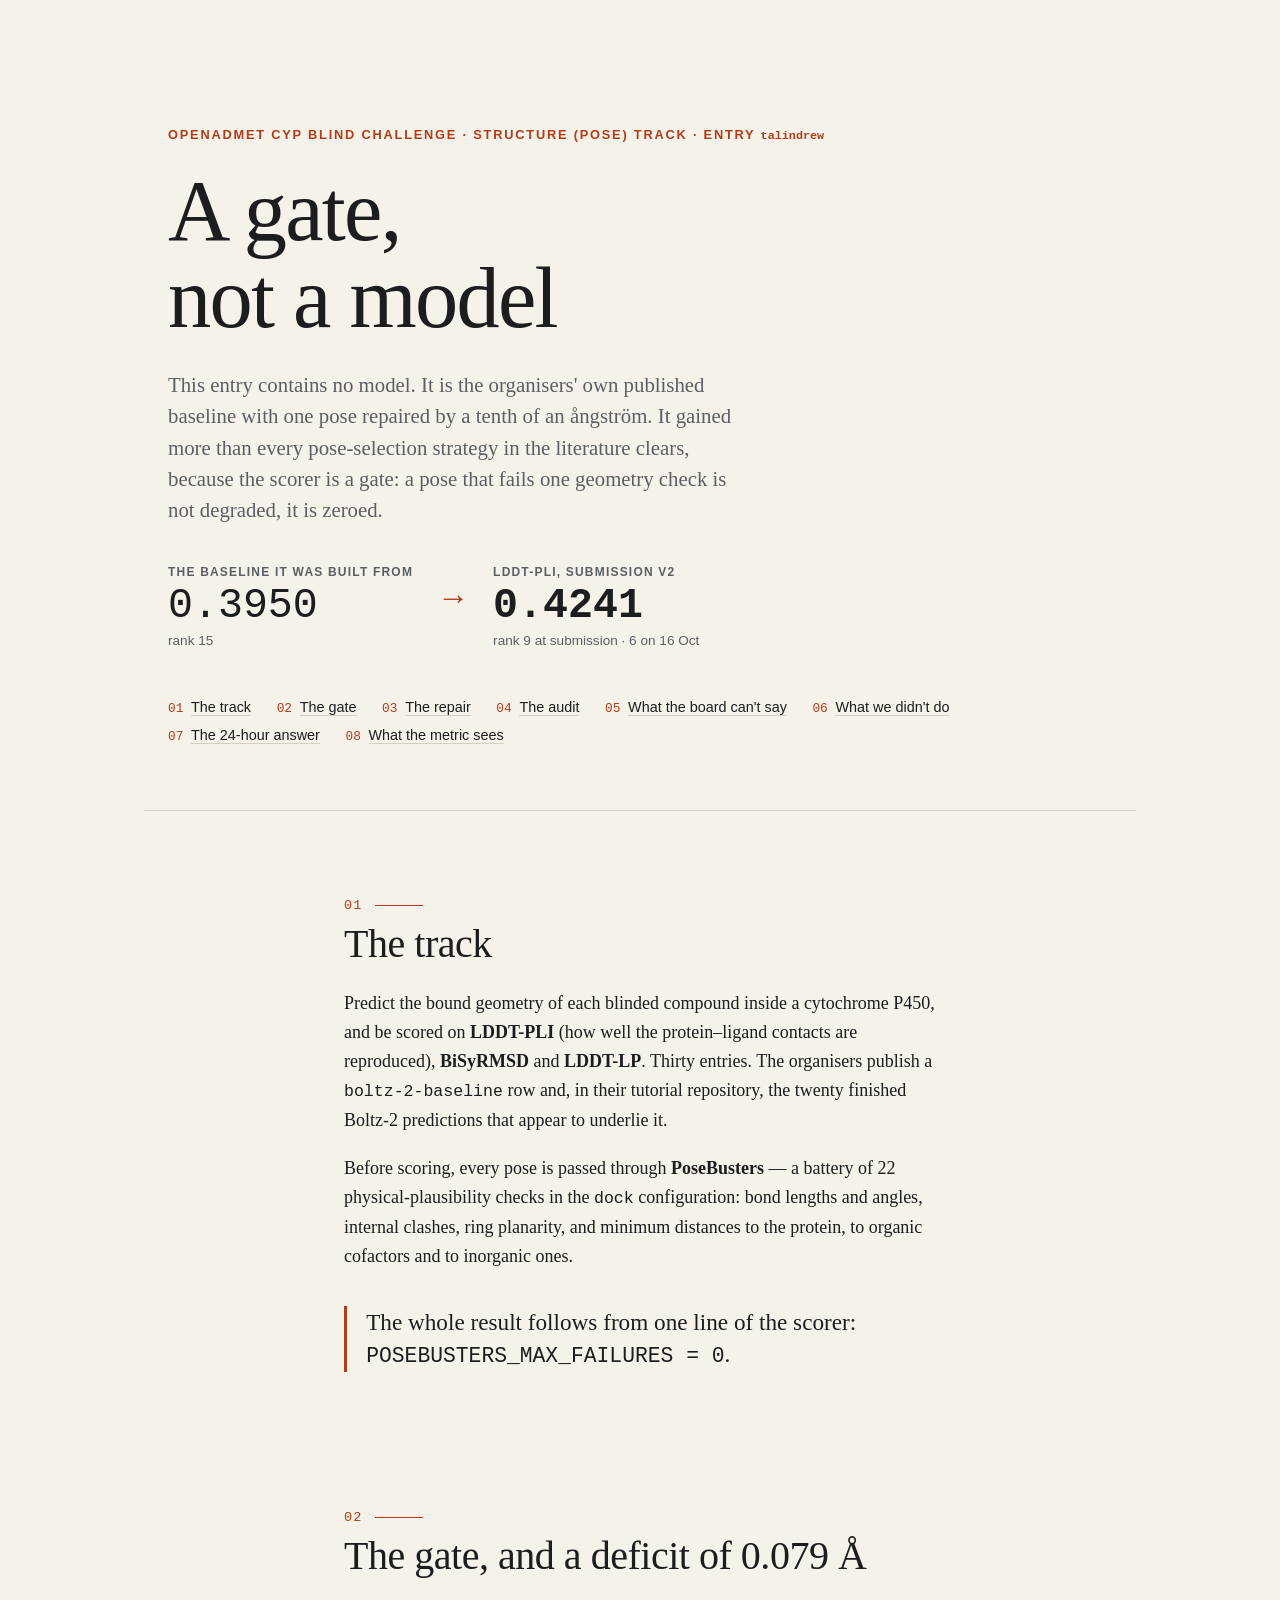
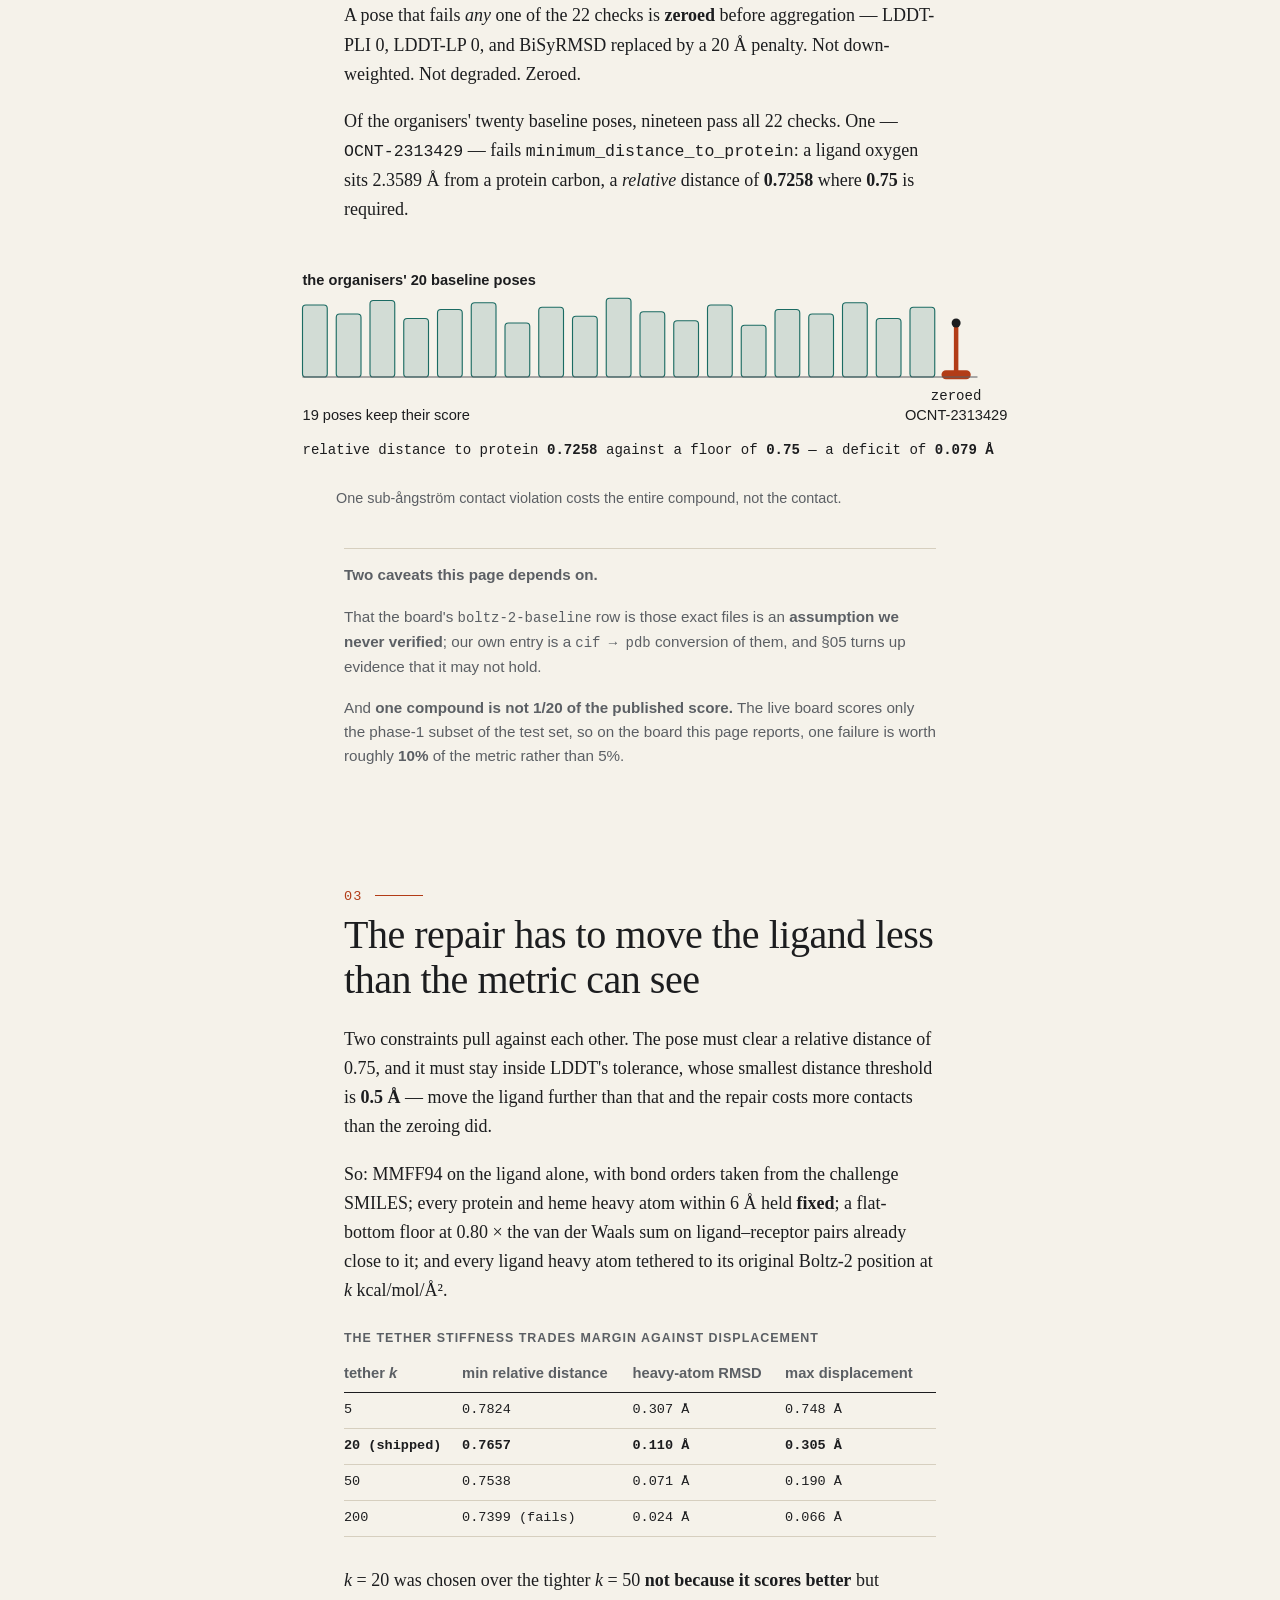
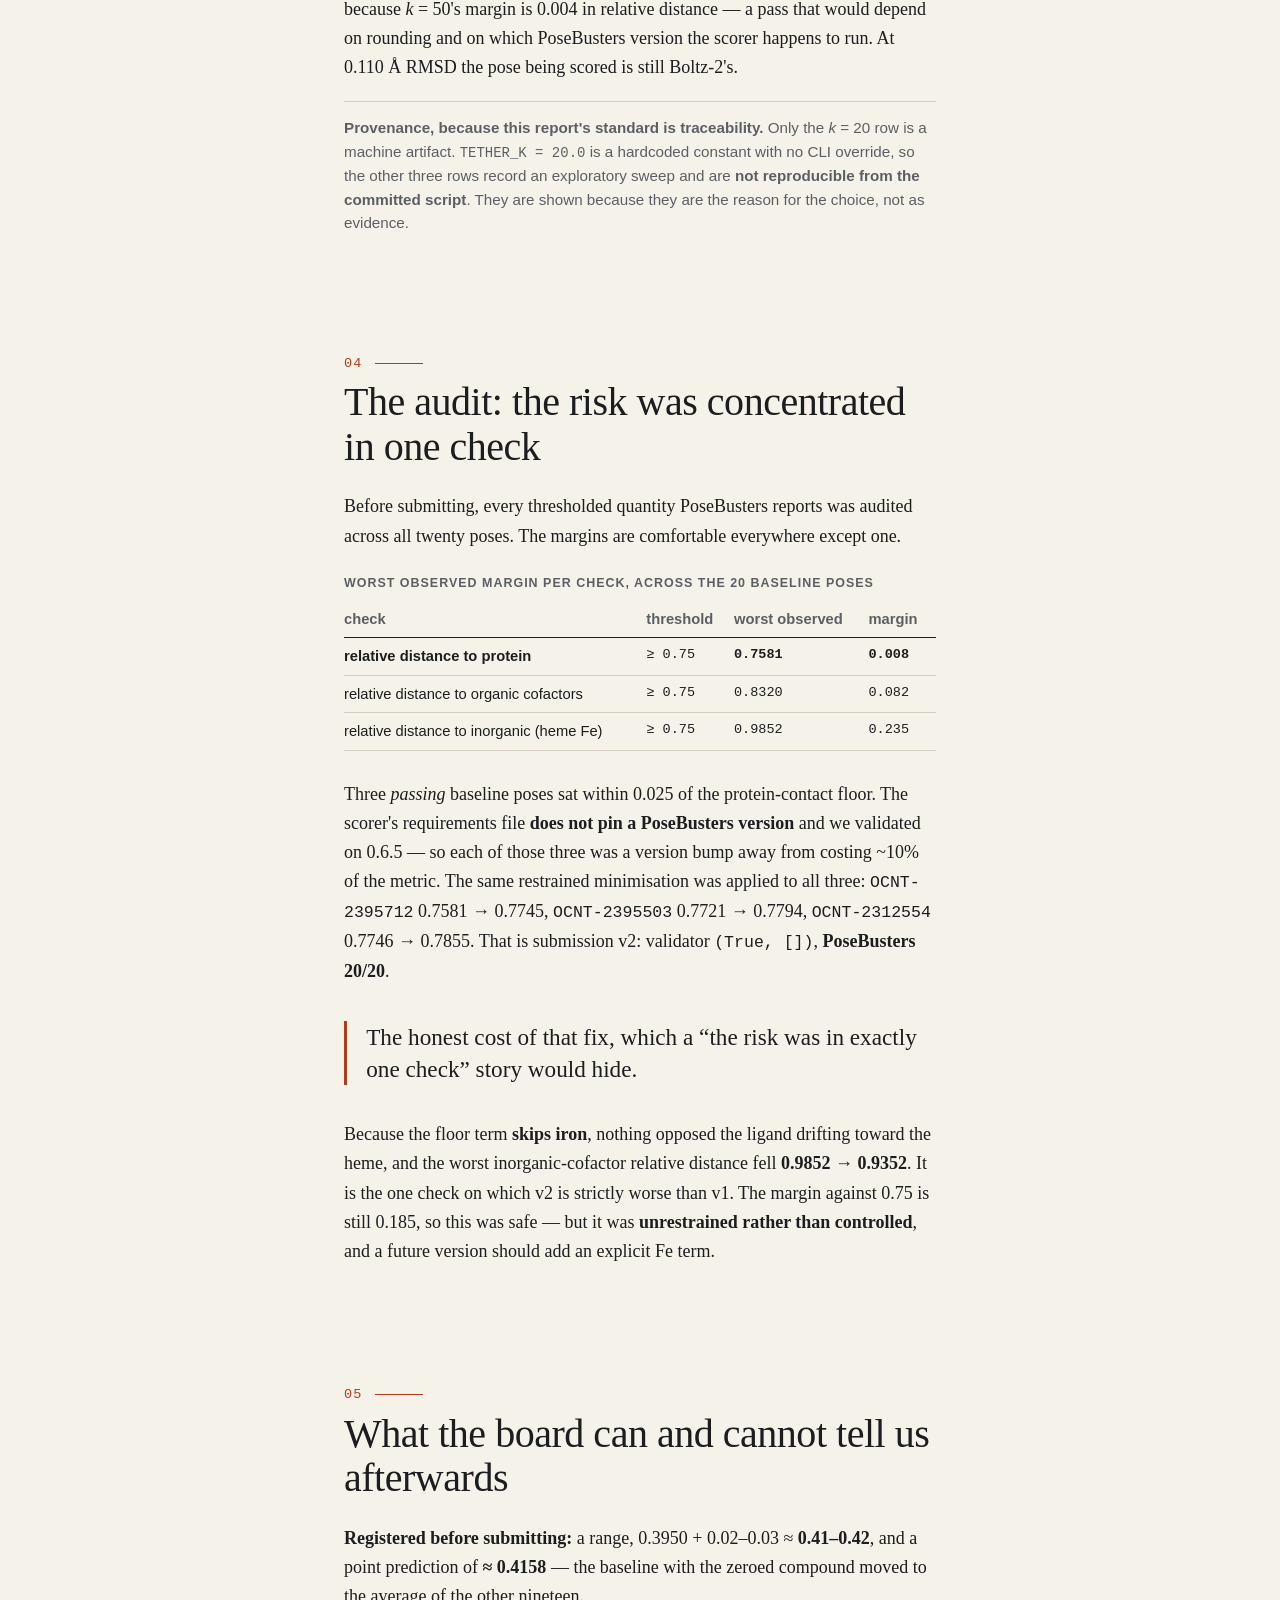
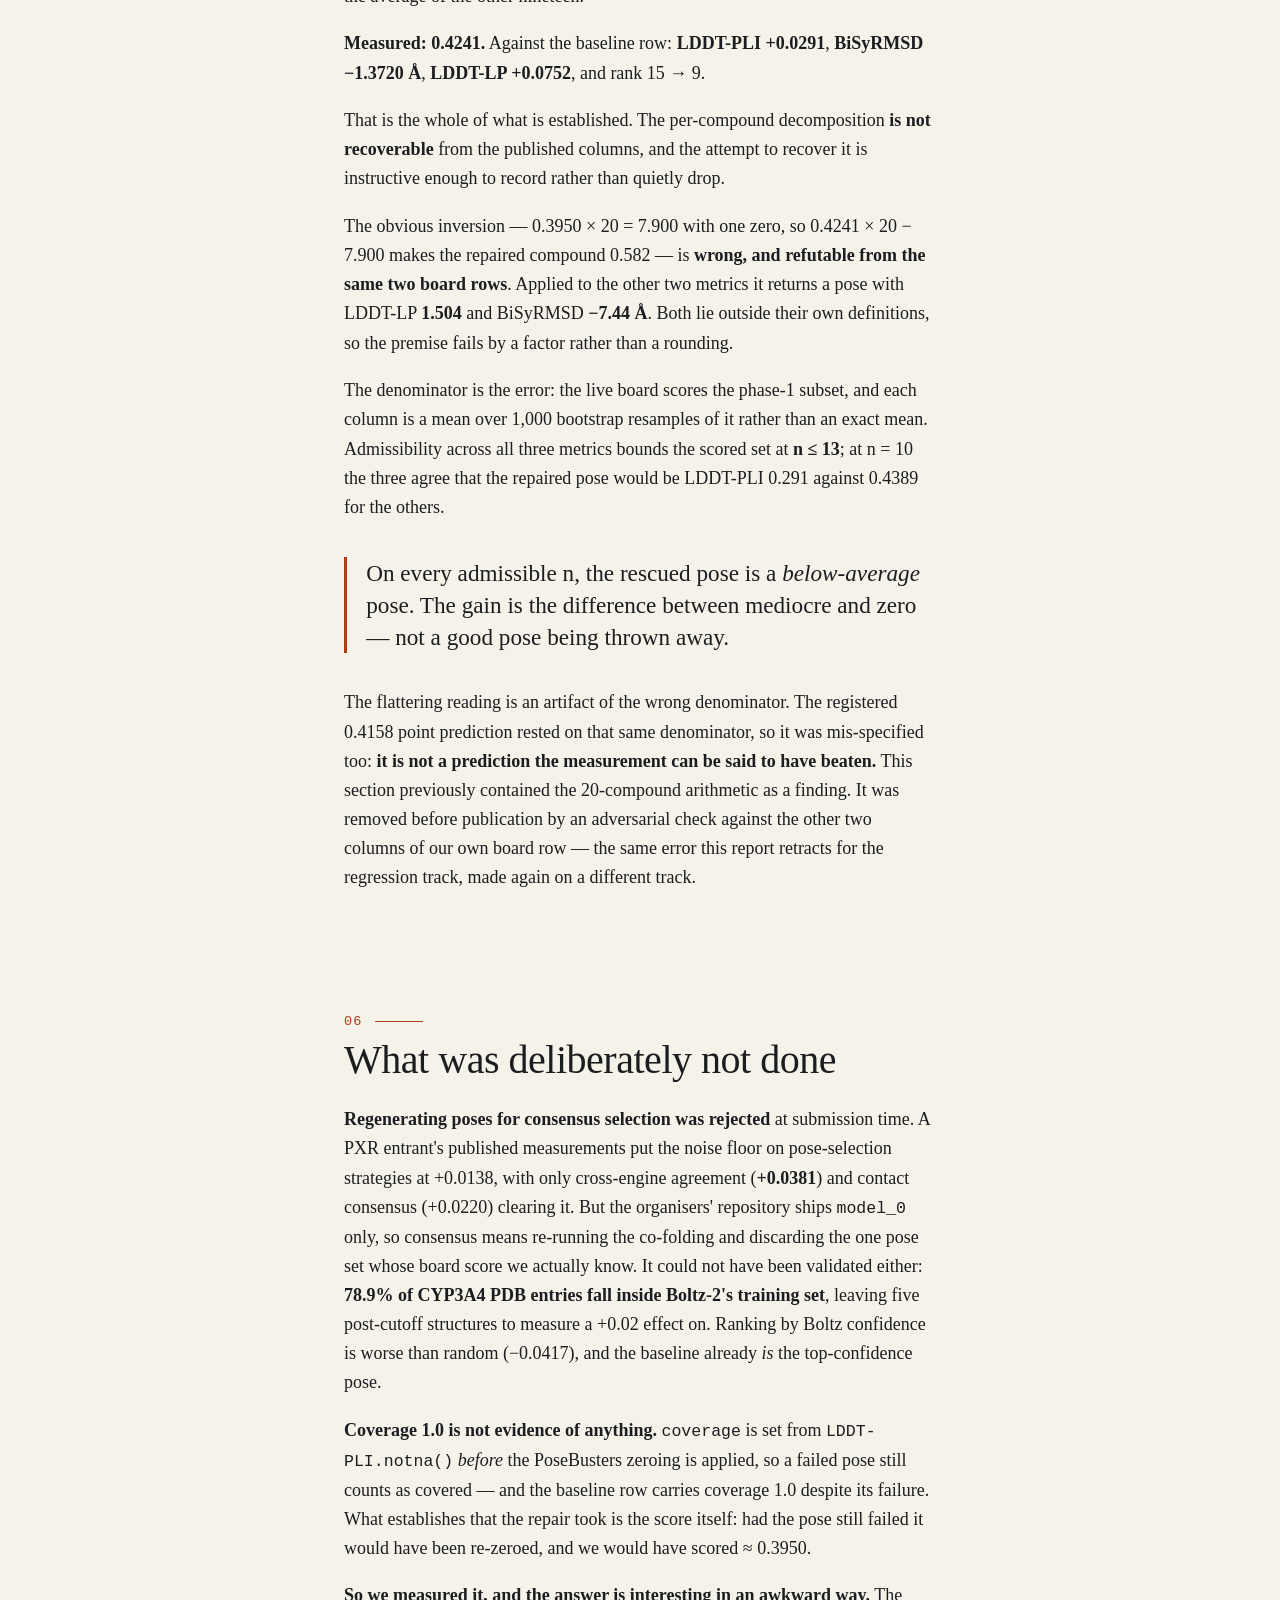
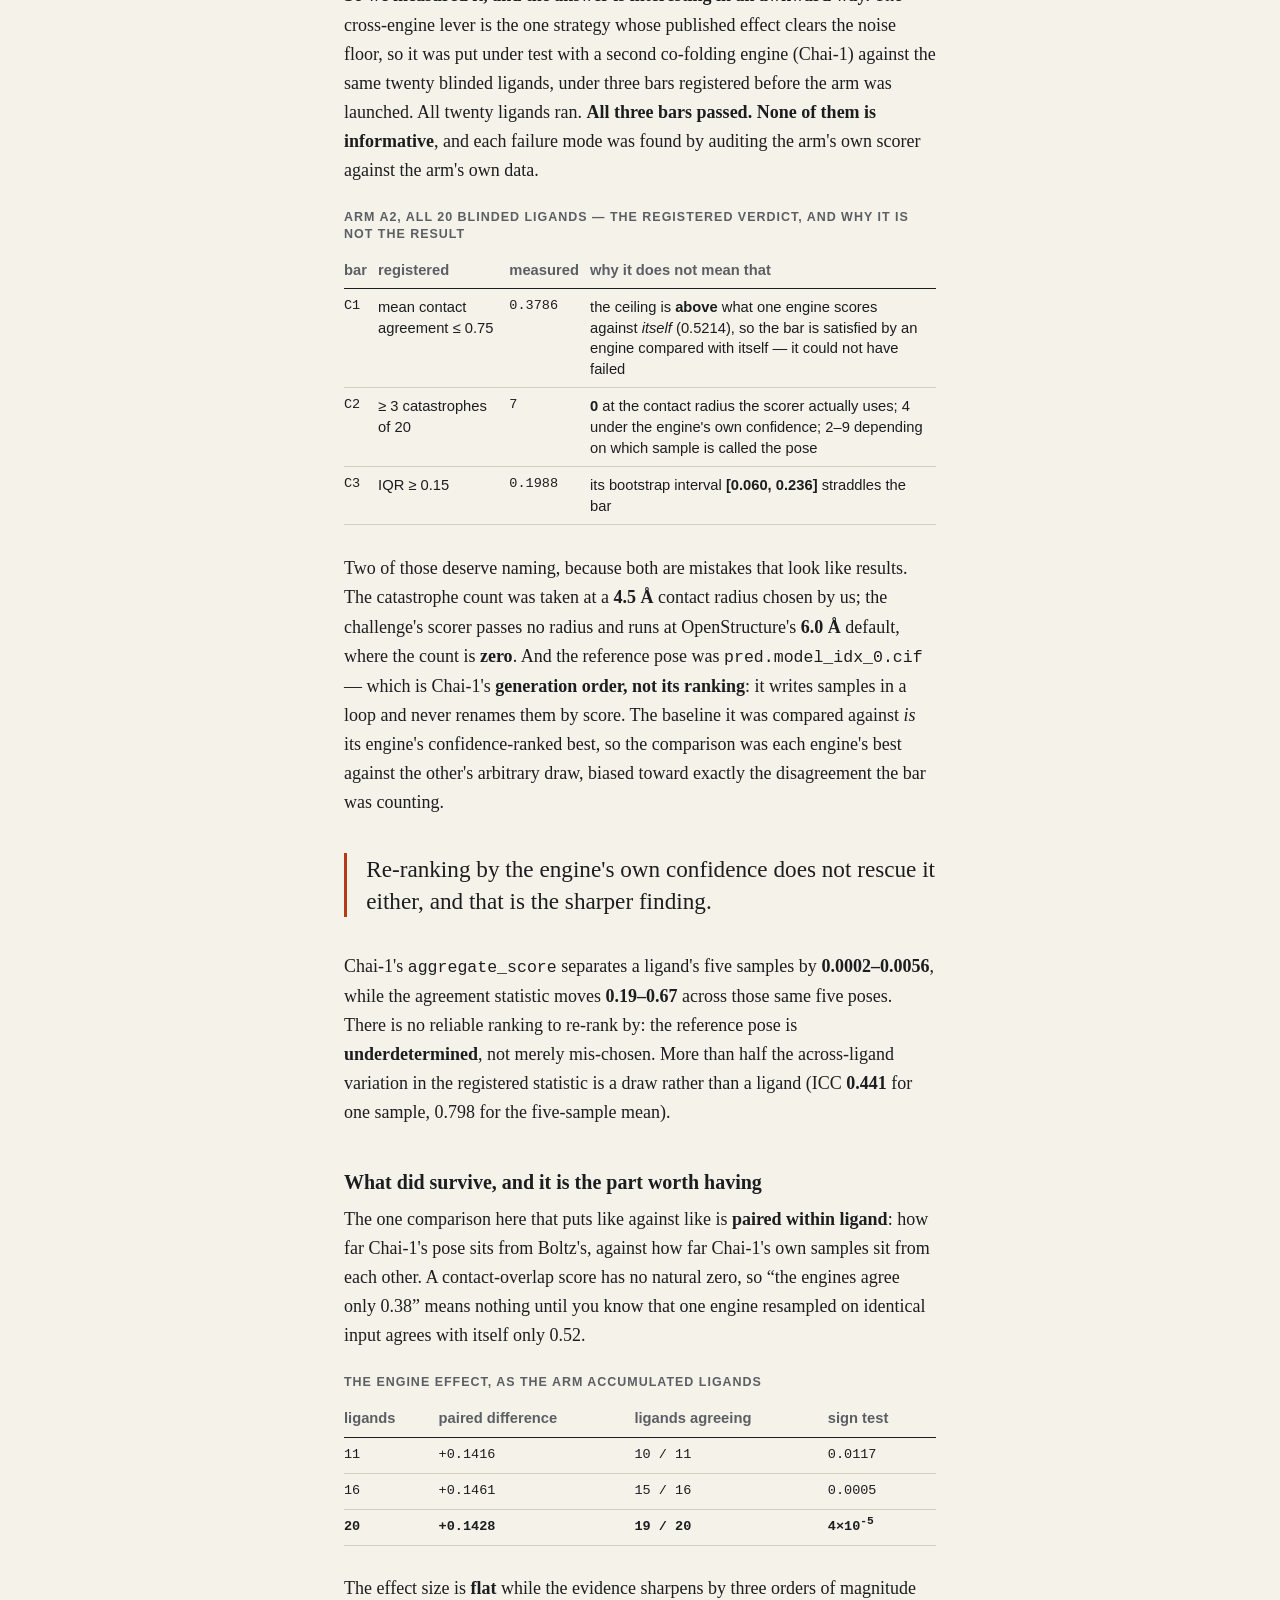
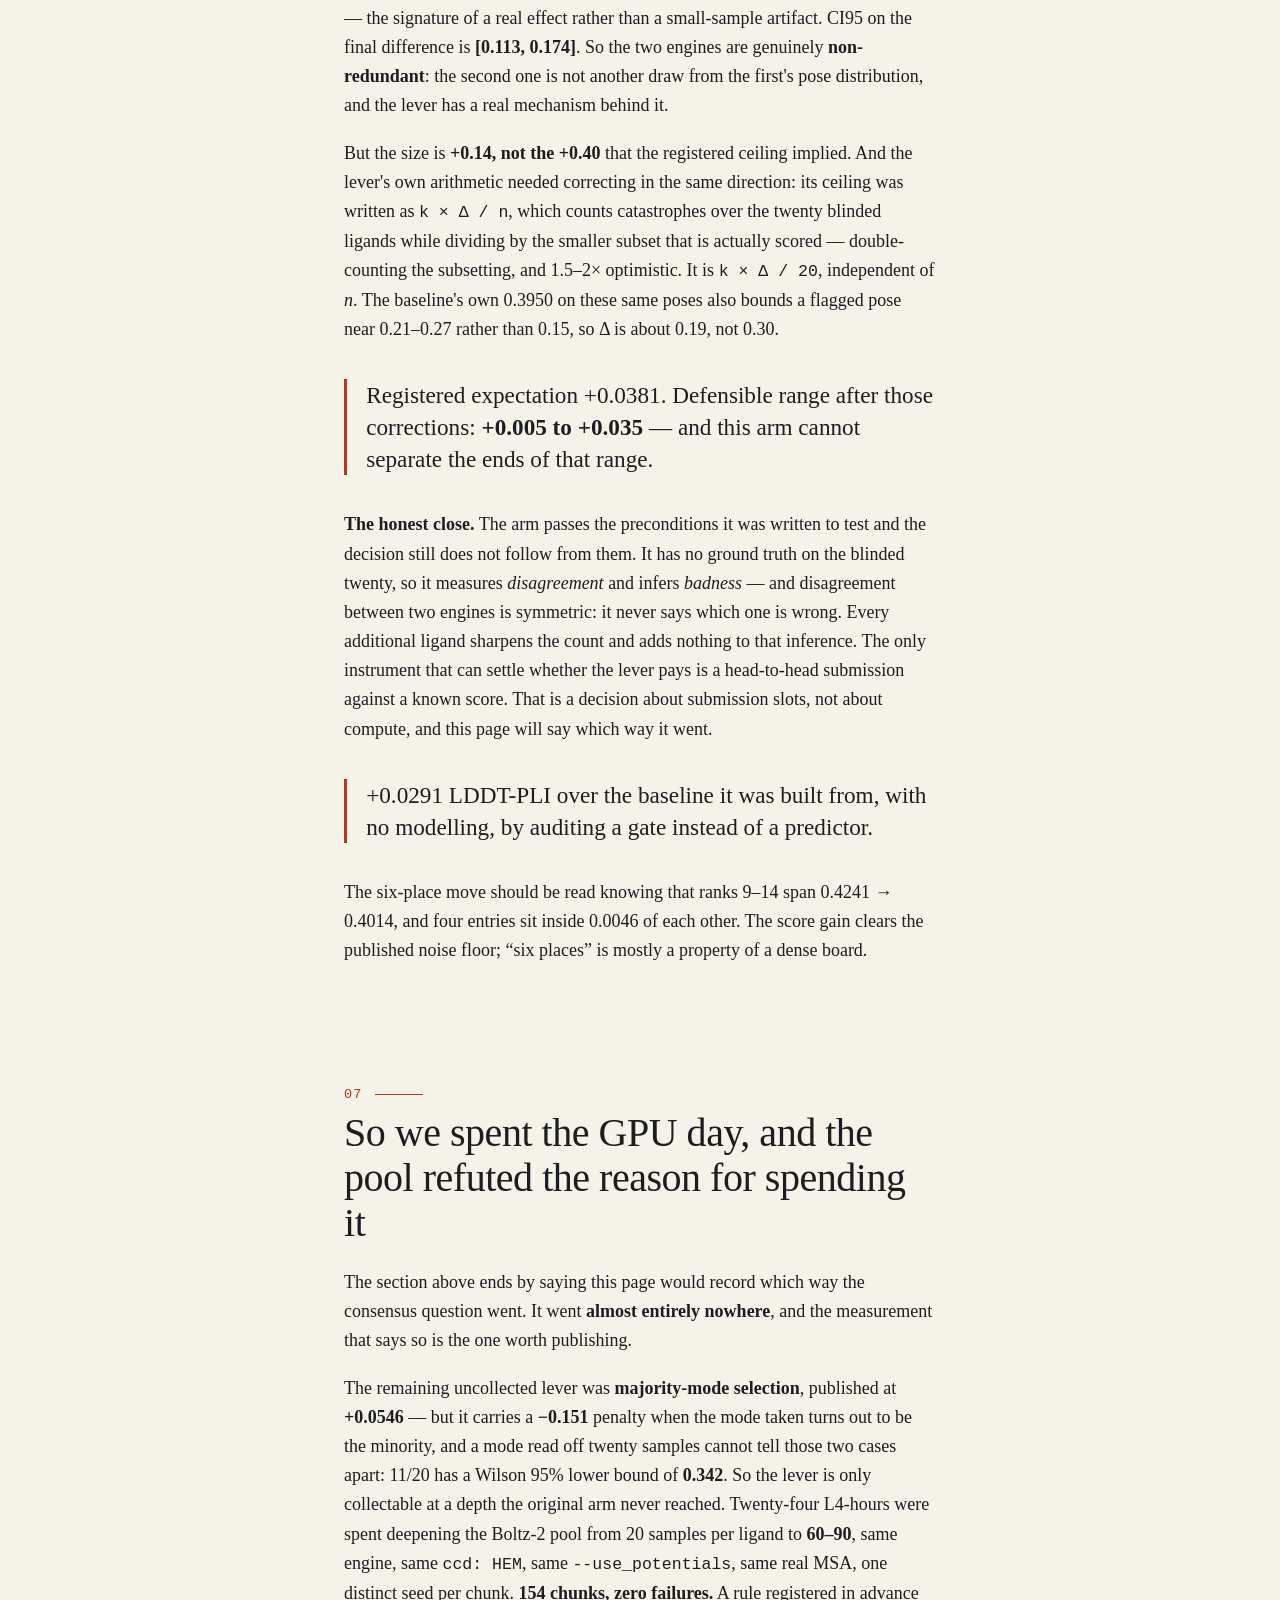
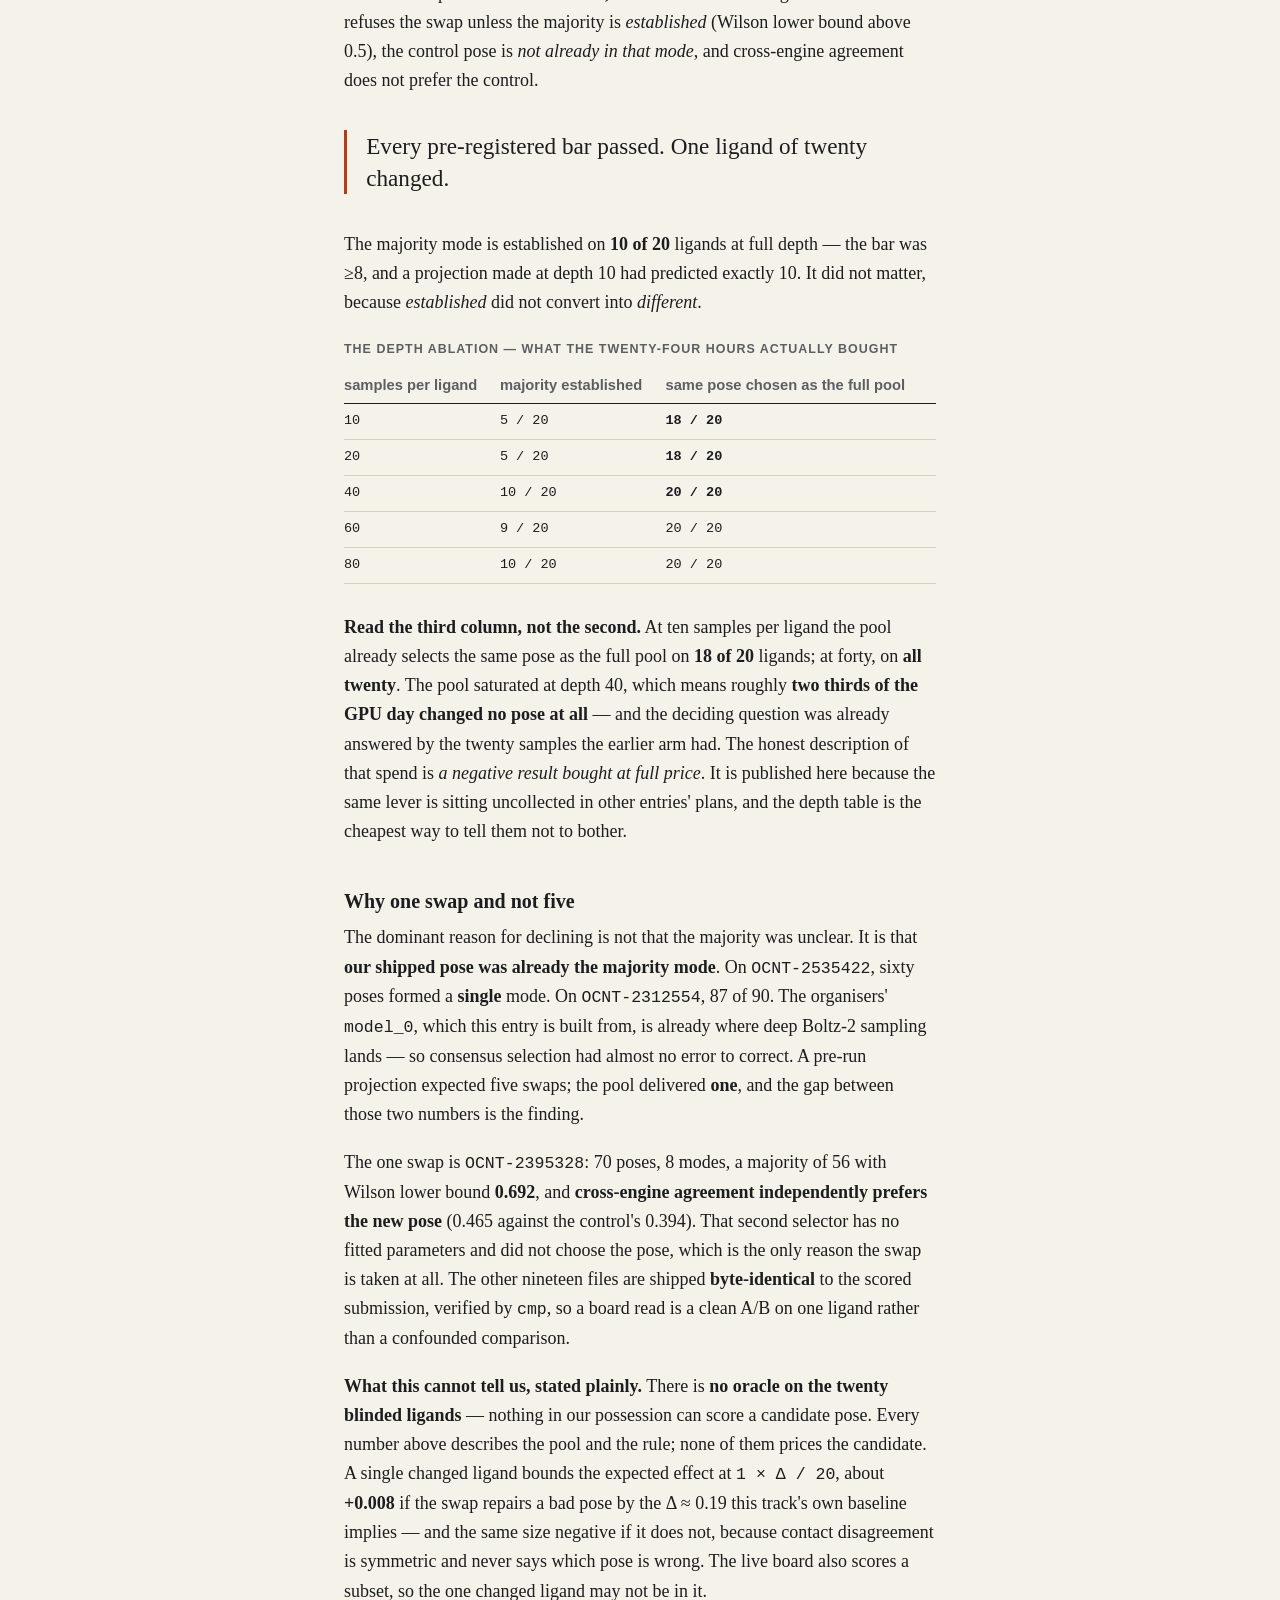
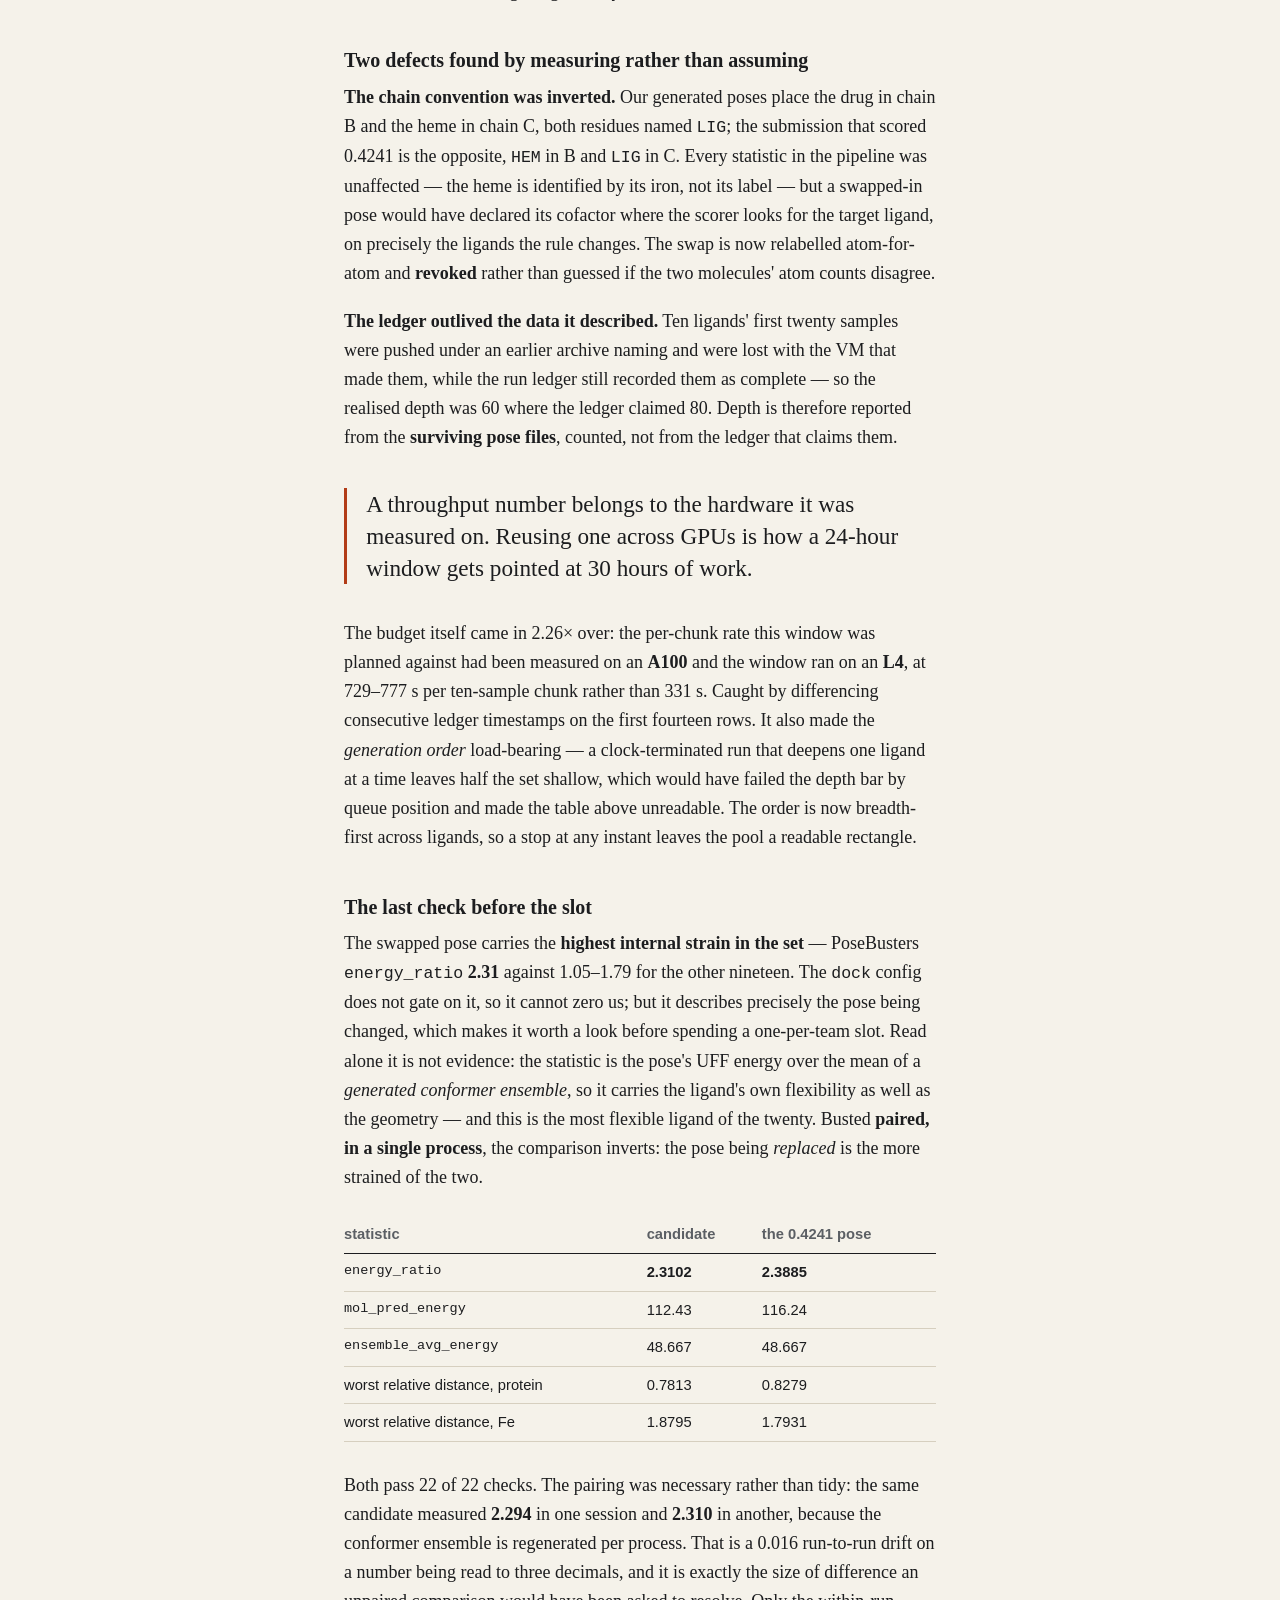
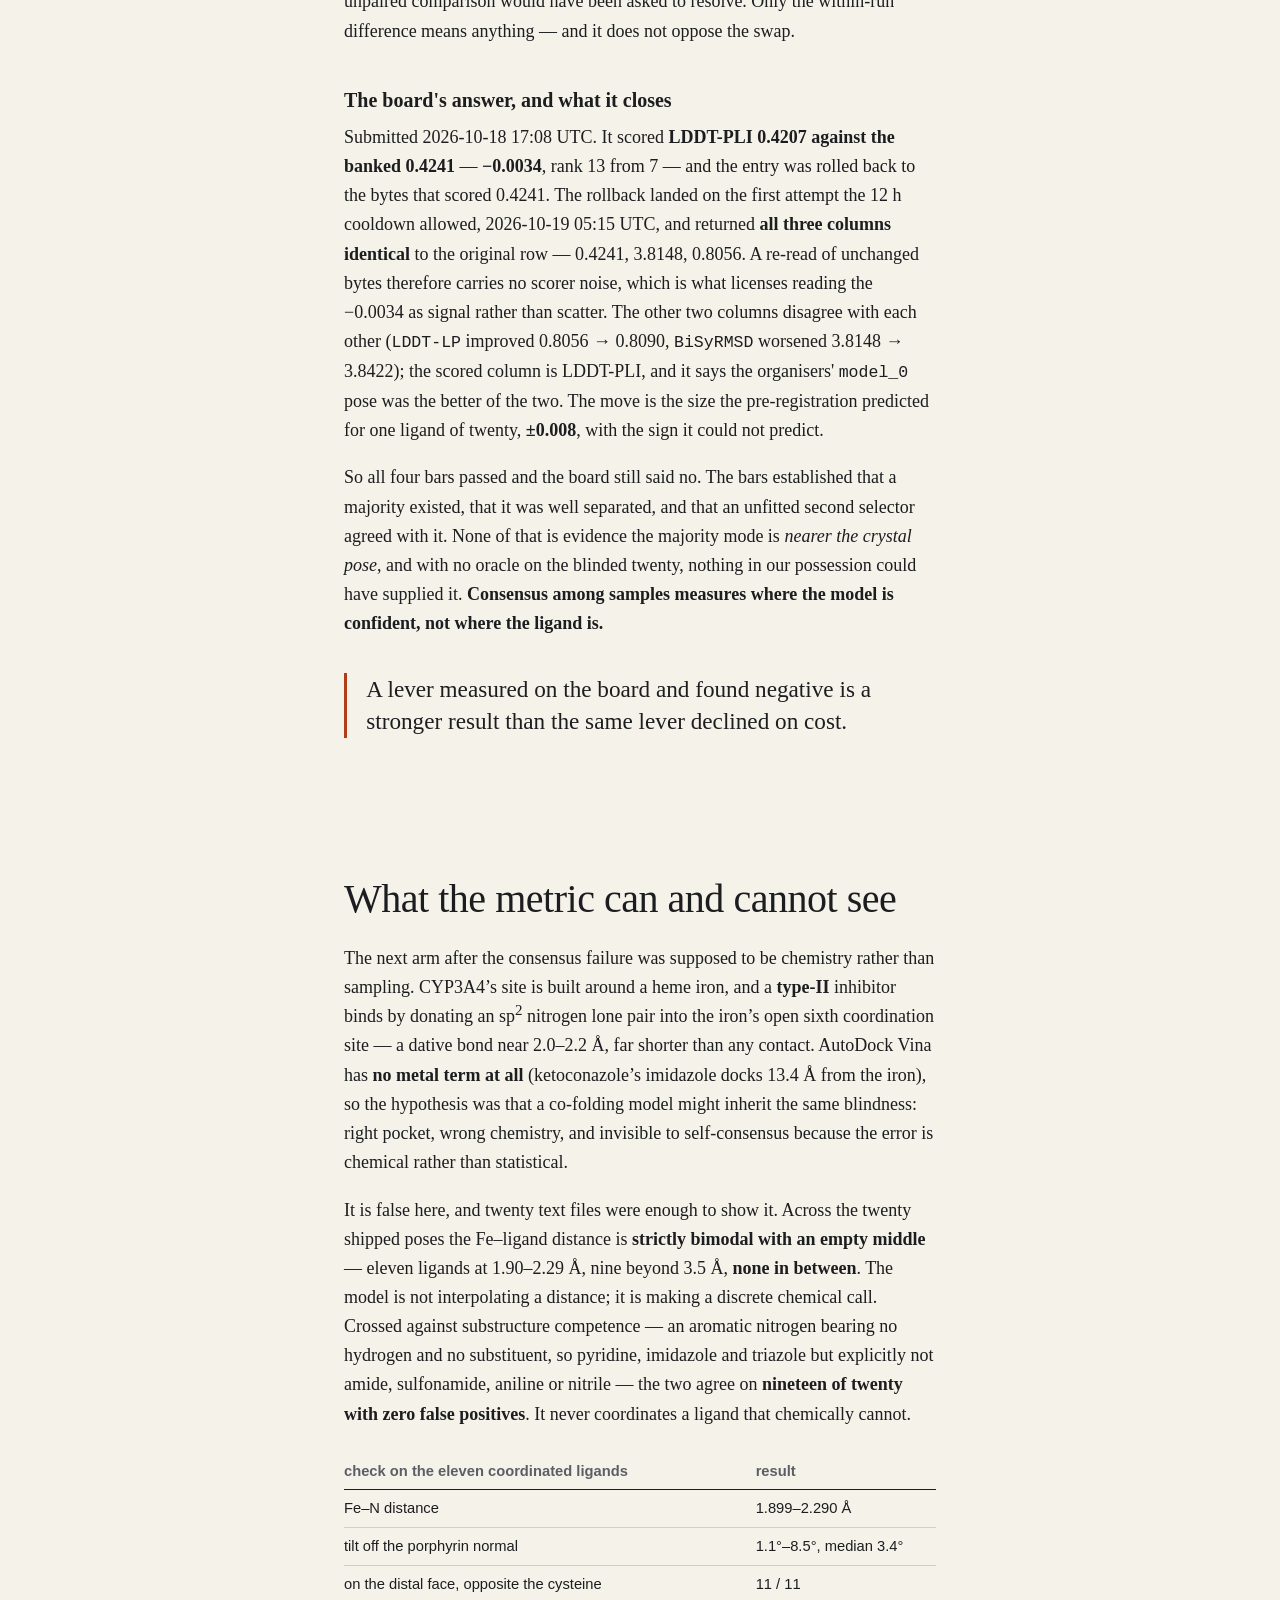
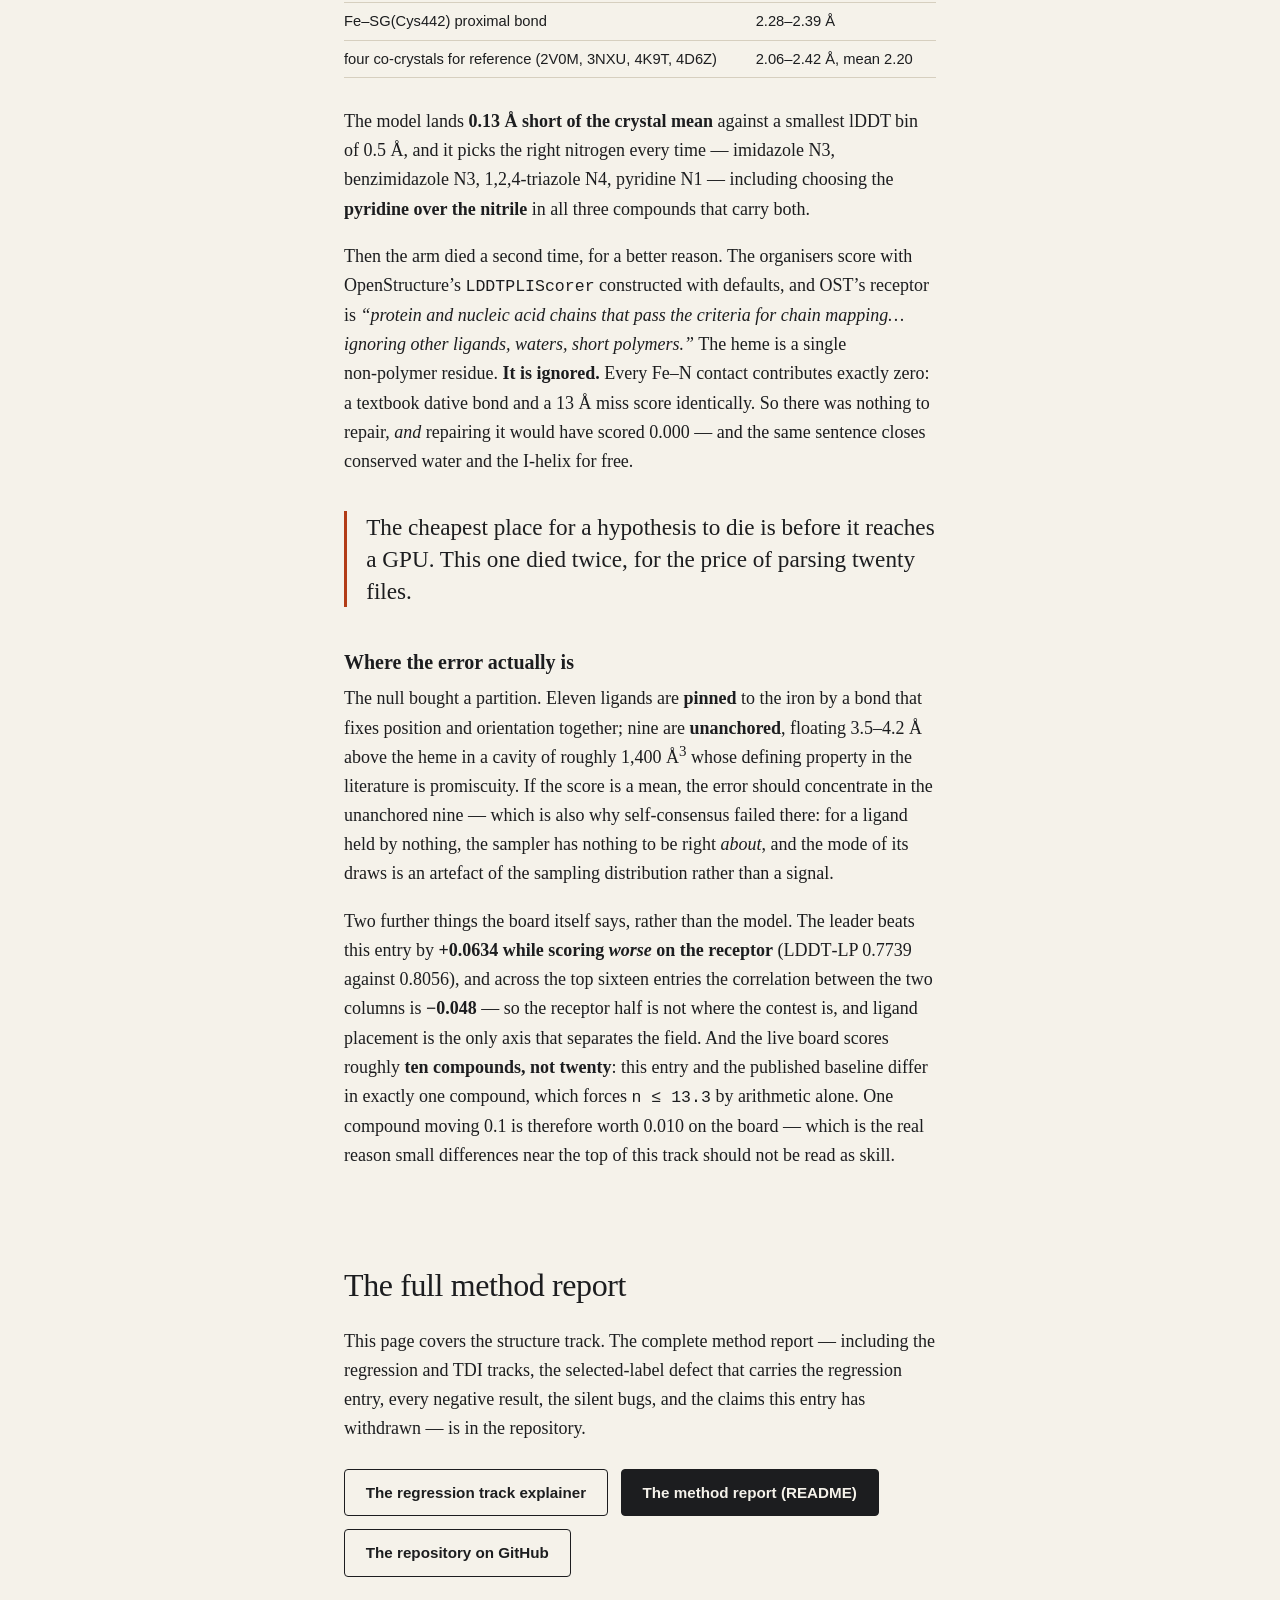
==== commit af890f78: "report: the heme section -- what the metric can and cannot see Two findings the structure track shou" ====
--- a/site/pose.html
+++ b/site/pose.html
@@ -32,6 +32,7 @@
       <li><a href="#afterwards">What the board can't say</a></li>
       <li><a href="#open">What we didn't do</a></li>
       <li><a href="#deep">The 24-hour answer</a></li>
+      <li><a href="#geometry">What the metric sees</a></li>
     </ol>
   </nav>
 </header>
@@ -259,6 +260,30 @@
   <p class="pull">A lever measured on the board and found negative is a stronger result than the same lever declined on cost.</p>
 </section>
 
+<section id="geometry" class="chapter">
+  <h2>What the metric can and cannot see</h2>
+  <p>The next arm after the consensus failure was supposed to be chemistry rather than sampling. CYP3A4&rsquo;s site is built around a heme iron, and a <b>type&#8209;II</b> inhibitor binds by donating an sp<sup>2</sup> nitrogen lone pair into the iron&rsquo;s open sixth coordination site &mdash; a dative bond near 2.0&ndash;2.2&nbsp;&Aring;, far shorter than any contact. AutoDock Vina has <b>no metal term at all</b> (ketoconazole&rsquo;s imidazole docks 13.4&nbsp;&Aring; from the iron), so the hypothesis was that a co&#8209;folding model might inherit the same blindness: right pocket, wrong chemistry, and invisible to self&#8209;consensus because the error is chemical rather than statistical.</p>
+  <p>It is false here, and twenty text files were enough to show it. Across the twenty shipped poses the Fe&ndash;ligand distance is <b>strictly bimodal with an empty middle</b> &mdash; eleven ligands at 1.90&ndash;2.29&nbsp;&Aring;, nine beyond 3.5&nbsp;&Aring;, <b>none in between</b>. The model is not interpolating a distance; it is making a discrete chemical call. Crossed against substructure competence &mdash; an aromatic nitrogen bearing no hydrogen and no substituent, so pyridine, imidazole and triazole but explicitly not amide, sulfonamide, aniline or nitrile &mdash; the two agree on <b>nineteen of twenty with zero false positives</b>. It never coordinates a ligand that chemically cannot.</p>
+  <div class="table-wrap">
+  <table>
+    <thead><tr><th>check on the eleven coordinated ligands</th><th>result</th></tr></thead>
+    <tbody>
+      <tr><td>Fe&ndash;N distance</td><td>1.899&ndash;2.290 &Aring;</td></tr>
+      <tr><td>tilt off the porphyrin normal</td><td>1.1&deg;&ndash;8.5&deg;, median 3.4&deg;</td></tr>
+      <tr><td>on the distal face, opposite the cysteine</td><td>11 / 11</td></tr>
+      <tr><td>Fe&ndash;SG(Cys442) proximal bond</td><td>2.28&ndash;2.39 &Aring;</td></tr>
+      <tr><td>four co&#8209;crystals for reference (2V0M, 3NXU, 4K9T, 4D6Z)</td><td>2.06&ndash;2.42 &Aring;, mean 2.20</td></tr>
+    </tbody>
+  </table>
+  </div>
+  <p>The model lands <b>0.13&nbsp;&Aring; short of the crystal mean</b> against a smallest lDDT bin of 0.5&nbsp;&Aring;, and it picks the right nitrogen every time &mdash; imidazole N3, benzimidazole N3, 1,2,4&#8209;triazole N4, pyridine N1 &mdash; including choosing the <b>pyridine over the nitrile</b> in all three compounds that carry both.</p>
+  <p>Then the arm died a second time, for a better reason. The organisers score with OpenStructure&rsquo;s <span class="mono">LDDTPLIScorer</span> constructed with defaults, and OST&rsquo;s receptor is <em>&ldquo;protein and nucleic acid chains that pass the criteria for chain mapping&hellip; ignoring other ligands, waters, short polymers.&rdquo;</em> The heme is a single non&#8209;polymer residue. <b>It is ignored.</b> Every Fe&ndash;N contact contributes exactly zero: a textbook dative bond and a 13&nbsp;&Aring; miss score identically. So there was nothing to repair, <em>and</em> repairing it would have scored 0.000 &mdash; and the same sentence closes conserved water and the I&#8209;helix for free.</p>
+  <p class="pull">The cheapest place for a hypothesis to die is before it reaches a GPU. This one died twice, for the price of parsing twenty files.</p>
+  <h3>Where the error actually is</h3>
+  <p>The null bought a partition. Eleven ligands are <b>pinned</b> to the iron by a bond that fixes position and orientation together; nine are <b>unanchored</b>, floating 3.5&ndash;4.2&nbsp;&Aring; above the heme in a cavity of roughly 1,400&nbsp;&Aring;<sup>3</sup> whose defining property in the literature is promiscuity. If the score is a mean, the error should concentrate in the unanchored nine &mdash; which is also why self&#8209;consensus failed there: for a ligand held by nothing, the sampler has nothing to be right <em>about</em>, and the mode of its draws is an artefact of the sampling distribution rather than a signal.</p>
+  <p>Two further things the board itself says, rather than the model. The leader beats this entry by <b>+0.0634 while scoring <em>worse</em> on the receptor</b> (LDDT&#8209;LP 0.7739 against 0.8056), and across the top sixteen entries the correlation between the two columns is <b>&minus;0.048</b> &mdash; so the receptor half is not where the contest is, and ligand placement is the only axis that separates the field. And the live board scores roughly <b>ten compounds, not twenty</b>: this entry and the published baseline differ in exactly one compound, which forces <span class="mono">n &le; 13.3</span> by arithmetic alone. One compound moving 0.1 is therefore worth 0.010 on the board &mdash; which is the real reason small differences near the top of this track should not be read as skill.</p>
+</section>
+
 <section id="read" class="chapter coda">
   <h2>The full method report</h2>
   <p>This page covers the structure track. The complete method report — including the regression and TDI tracks, the selected-label defect that carries the regression entry, every negative result, the silent bugs, and the claims this entry has withdrawn — is in the repository.</p>
